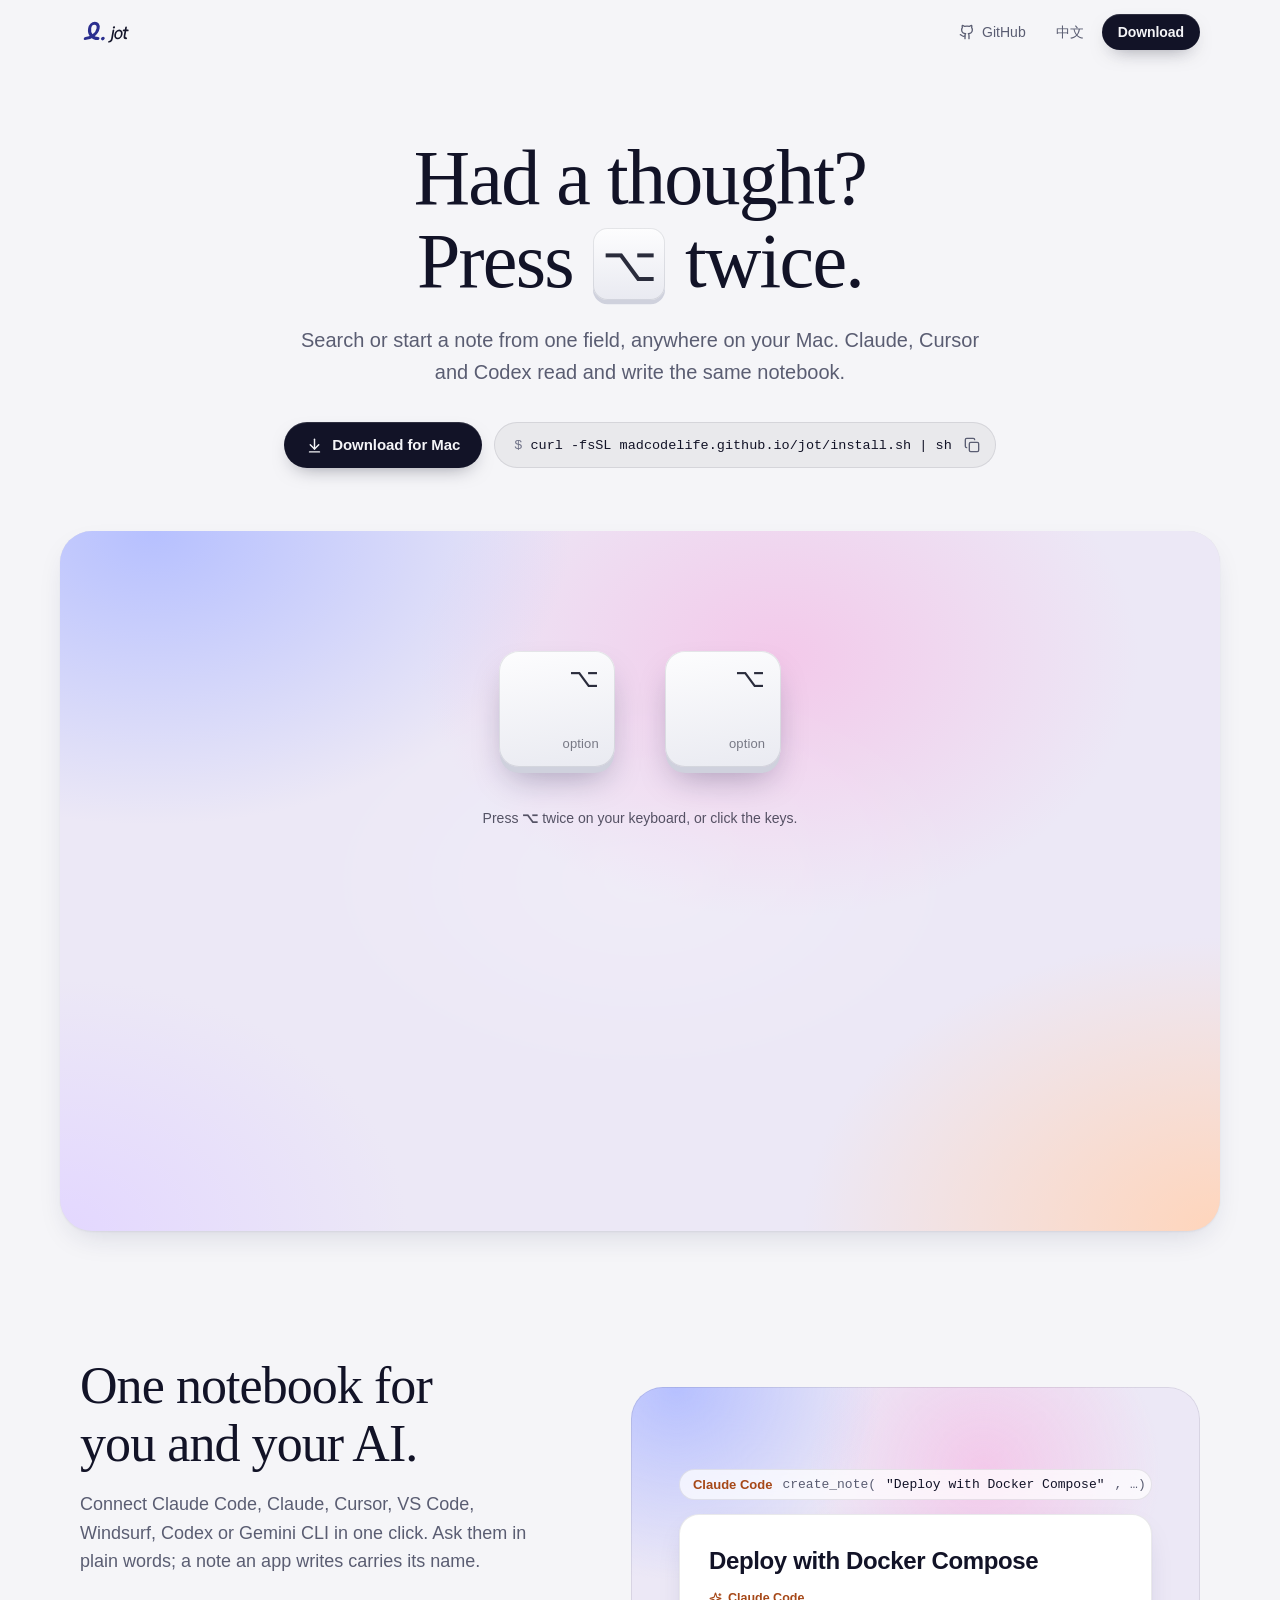
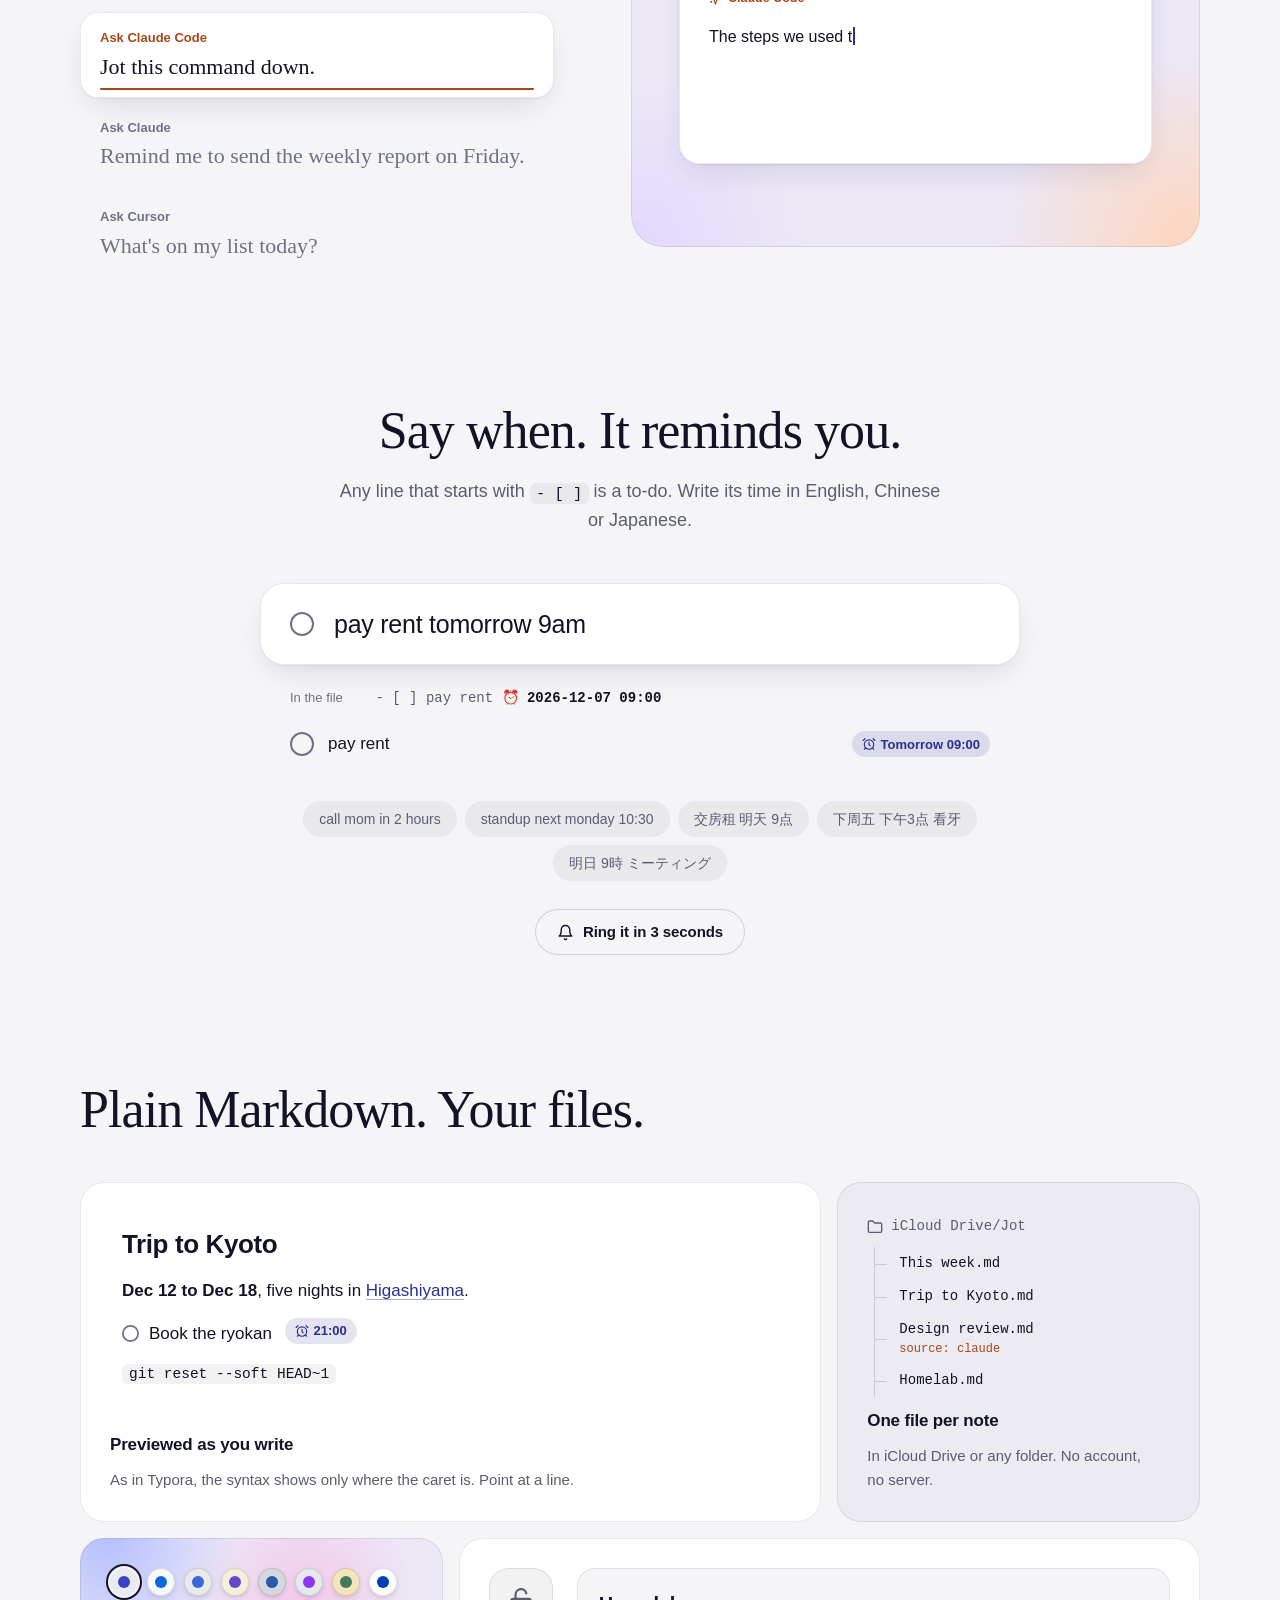
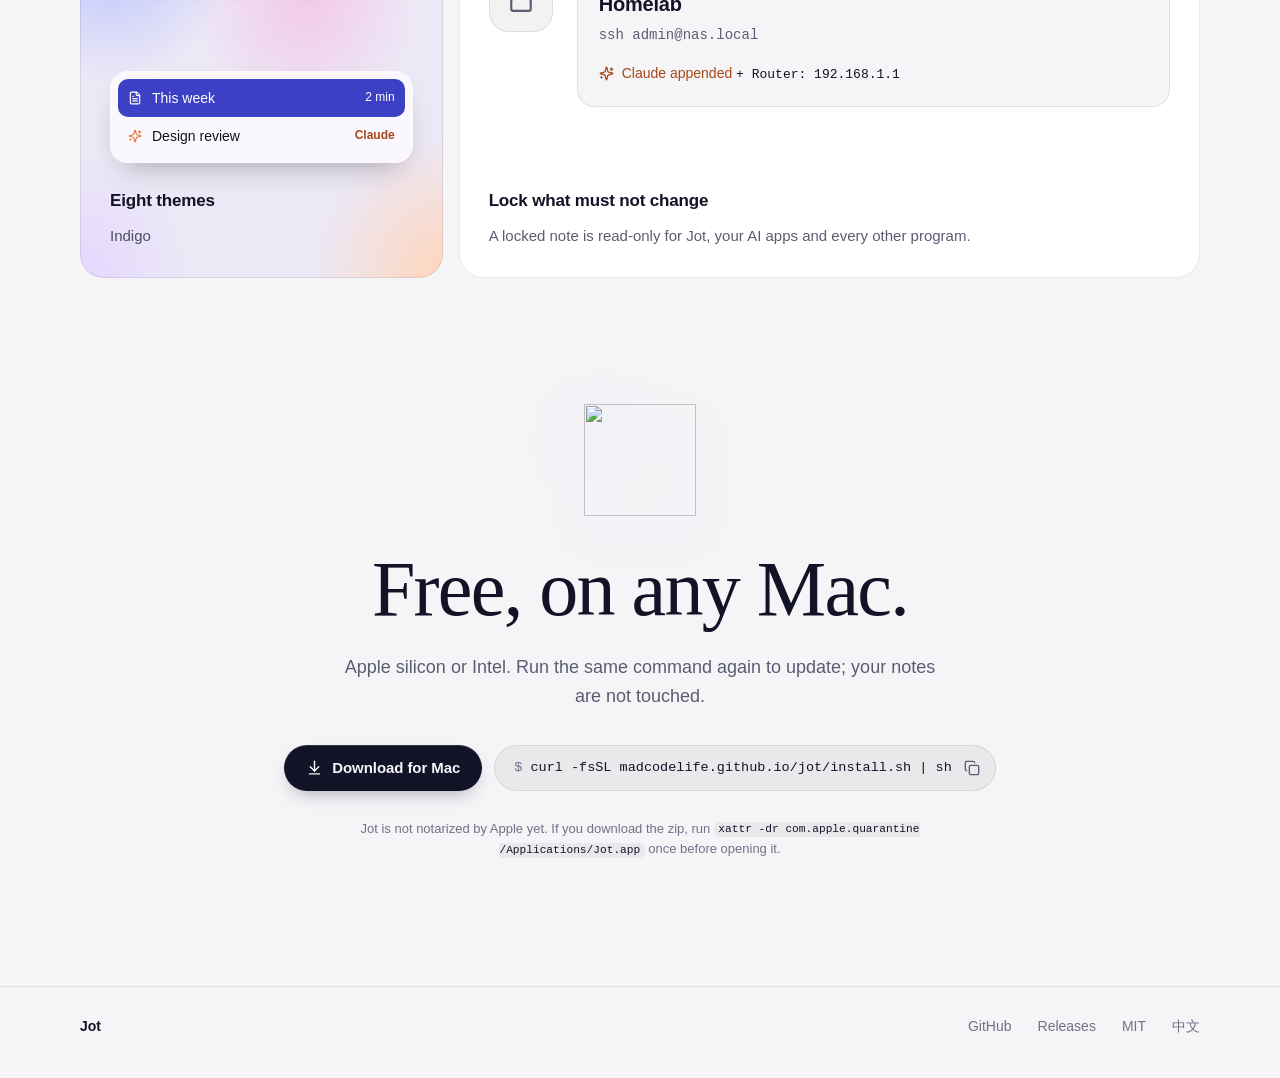
==== site/index.html @ 165623b4 "site: Add a landing page for GitHub Pages The page in site/ (plain HTML, CSS and JS, no build step)," ====
<!doctype html>
<html lang="en">
<head>
<meta charset="utf-8">
<meta name="viewport" content="width=device-width, initial-scale=1">
<title>Jot: quick notes for macOS that you share with your AI apps</title>
<meta name="description" content="Double-press ⌥ anywhere to search or start a note. Your AI apps read and write the same Markdown notebook.">
<meta name="color-scheme" content="light dark">
<meta name="theme-color" content="#f5f5f8" media="(prefers-color-scheme: light)">
<meta name="theme-color" content="#0b0b12" media="(prefers-color-scheme: dark)">
<meta property="og:title" content="Jot">
<meta property="og:description" content="Quick notes for macOS that you share with your AI apps.">
<meta property="og:image" content="https://madcodelife.github.io/jot/og.png">
<meta property="og:url" content="https://madcodelife.github.io/jot/">
<meta name="twitter:card" content="summary_large_image">
<link rel="icon" href="favicon.ico" sizes="48x48">
<link rel="icon" href="favicon.svg" type="image/svg+xml">
<link rel="apple-touch-icon" href="apple-touch-icon.png">
<link rel="stylesheet" href="style.css">
<script>
  // The language before the first paint: ?lang=, then the visitor's choice, then the browser's.
  (function () {
    var lang = new URLSearchParams(location.search).get("lang");
    try { lang = lang || localStorage.getItem("jot-lang"); } catch (e) {}
    if (lang !== "en" && lang !== "zh") lang = /^zh/i.test(navigator.language || "") ? "zh" : "en";
    document.documentElement.lang = lang === "zh" ? "zh-CN" : "en";
    document.documentElement.dataset.lang = lang;
  })();
</script>
</head>
<body>

<svg width="0" height="0" style="position:absolute" aria-hidden="true">
  <!-- Lucide icons (ISC), the set the app itself draws with. -->
  <symbol id="i-search" viewBox="0 0 24 24"><circle cx="11" cy="11" r="8"/><path d="m21 21-4.3-4.3"/></symbol>
  <symbol id="i-doc" viewBox="0 0 24 24"><path d="M15 2H6a2 2 0 0 0-2 2v16a2 2 0 0 0 2 2h12a2 2 0 0 0 2-2V7Z"/><path d="M14 2v4a2 2 0 0 0 2 2h4"/><path d="M10 9H8"/><path d="M16 13H8"/><path d="M16 17H8"/></symbol>
  <symbol id="i-spark" viewBox="0 0 24 24"><path d="M9.937 15.5A2 2 0 0 0 8.5 14.063l-6.135-1.582a.5.5 0 0 1 0-.962L8.5 9.936A2 2 0 0 0 9.937 8.5l1.582-6.135a.5.5 0 0 1 .963 0L14.063 8.5A2 2 0 0 0 15.5 9.937l6.135 1.581a.5.5 0 0 1 0 .964L15.5 14.063a2 2 0 0 0-1.437 1.437l-1.582 6.135a.5.5 0 0 1-.963 0z"/><path d="M20 3v4"/><path d="M22 5h-4"/><path d="M4 17v2"/><path d="M5 18H3"/></symbol>
  <symbol id="i-list" viewBox="0 0 24 24"><path d="m3 17 2 2 4-4"/><path d="m3 7 2 2 4-4"/><path d="M13 6h8"/><path d="M13 12h8"/><path d="M13 18h8"/></symbol>
  <symbol id="i-mic" viewBox="0 0 24 24"><path d="M12 2a3 3 0 0 0-3 3v7a3 3 0 0 0 6 0V5a3 3 0 0 0-3-3Z"/><path d="M19 10v2a7 7 0 0 1-14 0v-2"/><line x1="12" x2="12" y1="19" y2="22"/></symbol>
  <symbol id="i-gear" viewBox="0 0 24 24"><path d="M12.22 2h-.44a2 2 0 0 0-2 2v.18a2 2 0 0 1-1 1.73l-.43.25a2 2 0 0 1-2 0l-.15-.08a2 2 0 0 0-2.73.73l-.22.38a2 2 0 0 0 .73 2.73l.15.1a2 2 0 0 1 1 1.72v.51a2 2 0 0 1-1 1.74l-.15.09a2 2 0 0 0-.73 2.73l.22.38a2 2 0 0 0 2.73.73l.15-.08a2 2 0 0 1 2 0l.43.25a2 2 0 0 1 1 1.73V20a2 2 0 0 0 2 2h.44a2 2 0 0 0 2-2v-.18a2 2 0 0 1 1-1.73l.43-.25a2 2 0 0 1 2 0l.15.08a2 2 0 0 0 2.73-.73l.22-.39a2 2 0 0 0-.73-2.73l-.15-.08a2 2 0 0 1-1-1.74v-.5a2 2 0 0 1 1-1.74l.15-.09a2 2 0 0 0 .73-2.73l-.22-.38a2 2 0 0 0-2.73-.73l-.15.08a2 2 0 0 1-2 0l-.43-.25a2 2 0 0 1-1-1.73V4a2 2 0 0 0-2-2z"/><circle cx="12" cy="12" r="3"/></symbol>
  <symbol id="i-alarm" viewBox="0 0 24 24"><circle cx="12" cy="13" r="8"/><path d="M12 9v4l2 2"/><path d="M5 3 2 6"/><path d="m22 6-3-3"/><path d="M6.38 18.7 4 21"/><path d="M17.64 18.67 20 21"/></symbol>
  <symbol id="i-copy" viewBox="0 0 24 24"><rect width="14" height="14" x="8" y="8" rx="2" ry="2"/><path d="M4 16c-1.1 0-2-.9-2-2V4c0-1.1.9-2 2-2h10c1.1 0 2 .9 2 2"/></symbol>
  <symbol id="i-check" viewBox="0 0 24 24"><path d="M20 6 9 17l-5-5"/></symbol>
  <symbol id="i-return" viewBox="0 0 24 24"><polyline points="9 10 4 15 9 20"/><path d="M20 4v7a4 4 0 0 1-4 4H4"/></symbol>
  <symbol id="i-download" viewBox="0 0 24 24"><path d="M12 17V3"/><path d="m6 11 6 6 6-6"/><path d="M19 21H5"/></symbol>
  <symbol id="i-github" viewBox="0 0 24 24"><path d="M15 22v-4a4.8 4.8 0 0 0-1-3.5c3 0 6-2 6-5.5.08-1.25-.27-2.48-1-3.5.28-1.15.28-2.35 0-3.5 0 0-1 0-3 1.5-2.64-.5-5.36-.5-8 0C6 2 5 2 5 2c-.3 1.15-.3 2.35 0 3.5A5.403 5.403 0 0 0 4 9c0 3.5 3 5.5 6 5.5-.39.49-.68 1.05-.85 1.65-.17.6-.22 1.23-.15 1.85v4"/><path d="M9 18c-4.51 2-5-2-7-2"/></symbol>
  <symbol id="i-lock" viewBox="0 0 24 24"><rect width="18" height="11" x="3" y="11" rx="2" ry="2"/><path d="M7 11V7a5 5 0 0 1 10 0v4"/></symbol>
  <symbol id="i-unlock" viewBox="0 0 24 24"><rect width="18" height="11" x="3" y="11" rx="2" ry="2"/><path d="M7 11V7a5 5 0 0 1 9.9-1"/></symbol>
  <symbol id="i-folder" viewBox="0 0 24 24"><path d="M20 20a2 2 0 0 0 2-2V8a2 2 0 0 0-2-2h-7.9a2 2 0 0 1-1.69-.9L9.6 3.9A2 2 0 0 0 7.93 3H4a2 2 0 0 0-2 2v13a2 2 0 0 0 2 2Z"/></symbol>
  <symbol id="i-plus" viewBox="0 0 24 24"><path d="M5 12h14"/><path d="M12 5v14"/></symbol>
  <symbol id="i-bell" viewBox="0 0 24 24"><path d="M6 8a6 6 0 0 1 12 0c0 7 3 9 3 9H3s3-2 3-9"/><path d="M10.3 21a1.94 1.94 0 0 0 3.4 0"/></symbol>
  <symbol id="i-pointer" viewBox="0 0 24 24"><path d="M4.04 2.2 20.2 9.43c.9.4.82 1.71-.13 2l-6.42 1.95a1 1 0 0 0-.66.66l-1.95 6.42c-.29.95-1.6 1.03-2-.13L2.2 4.04a1.4 1.4 0 0 1 1.84-1.84Z"/></symbol>
</svg>

<header class="nav">
  <div class="nav-in">
    <a class="brand" href="./" aria-label="Jot">
      <!-- design/logo/loop/jot-horizontal.svg, its two inks as tokens so it turns lilac and white on dark. -->
      <svg class="brand-mark" viewBox="0 0 453 256" aria-hidden="true"><g transform="translate(-17 -2) translate(0 186) skewX(-10) translate(0 -186)"><path d="M62 186C102 186 156 150 156 100C156 71 138 56 119 56C98 56 84 74 84 98C84 148 126 186 170 186" fill="none" stroke="var(--logo-sym)" stroke-width="26" stroke-linecap="round" stroke-linejoin="round"/><circle cx="212" cy="186" r="15.5" fill="var(--logo-sym)"/></g><g transform="translate(244 45) scale(0.66)"><g transform="translate(0 0) translate(0 210) skewX(-10) translate(0 -210)" fill="none" stroke="var(--logo-word)" stroke-width="22" stroke-linecap="round" stroke-linejoin="round"><path d="M44 104V214C44 240 30 252 12 252"/><ellipse cx="118" cy="157" rx="42" ry="53"/><path d="M200 66V178C200 198 210 208 228 208M176 106H230"/><circle cx="44" cy="66" r="14" fill="var(--logo-word)" stroke="none"/></g></g></svg>
    </a>
    <nav class="nav-links">
      <a href="https://github.com/madcodelife/jot" class="nav-link"><svg class="ic"><use href="#i-github"/></svg><span>GitHub</span></a>
      <button class="nav-link lang-toggle" type="button" data-lang-toggle><span data-en>中文</span><span data-zh>English</span></button>
      <a href="https://github.com/madcodelife/jot/releases/latest" class="btn btn-small">
        <span data-en>Download</span><span data-zh>下载</span>
      </a>
    </nav>
  </div>
</header>

<main>

  <!-- Hero: the headline, then a desktop where ⌥⌥ summons a working copy of the panel. -->
  <section class="hero" id="top">
    <div class="hero-copy reveal">
      <h1 class="display">
        <span data-en>Had a thought? Press <kbd class="kbd-inline">⌥</kbd> twice.</span>
        <span data-zh><span class="nb">想到什么，</span><span class="nb">连按两下 <kbd class="kbd-inline">⌥</kbd>。</span></span>
      </h1>
      <p class="lede">
        <span data-en>Search or start a note from one field, anywhere on your Mac. Claude, Cursor and Codex read and write the same notebook.</span>
        <span data-zh>在 Mac 的任何地方，一个输入框搜索也新建。Claude、Cursor、Codex 也读写同一个本子。</span>
      </p>
      <div class="cta-row">
        <a href="https://github.com/madcodelife/jot/releases/latest" class="btn">
          <svg class="ic"><use href="#i-download"/></svg>
          <span data-en>Download for Mac</span><span data-zh>下载 Mac 版</span>
        </a>
        <button class="cmd" type="button" data-copy="curl -fsSL https://madcodelife.github.io/jot/install.sh | sh">
          <code><span class="cmd-dim">$</span> curl -fsSL madcodelife.github.io/jot/install.sh | sh</code>
          <svg class="ic cmd-ic"><use href="#i-copy"/></svg>
        </button>
      </div>
    </div>

    <div class="stage reveal" id="stage" data-state="idle">
      <div class="wall" aria-hidden="true"></div>

      <div class="keys" id="keys">
        <button class="key" type="button" data-key="0" aria-label="Option"><span class="key-glyph">⌥</span><span class="key-name">option</span></button>
        <button class="key" type="button" data-key="1" aria-label="Option"><span class="key-glyph">⌥</span><span class="key-name">option</span></button>
        <p class="keys-hint">
          <span data-en>Press <b>⌥</b> twice on your keyboard, or click the keys.</span>
          <span data-zh>在键盘上连按两下 <b>⌥</b>，或者点一下这两个键。</span>
        </p>
      </div>

      <div class="panel" id="panel" role="dialog" aria-label="Jot" hidden>
        <div class="field">
          <svg class="ic field-ic"><use href="#i-search"/></svg>
          <input id="q" type="text" autocomplete="off" spellcheck="false" aria-label="Search or create">
          <svg class="ic field-ic"><use href="#i-mic"/></svg>
        </div>
        <div class="panel-body" id="panel-body"></div>
        <div class="panel-foot">
          <span class="gear"><svg class="ic"><use href="#i-gear"/></svg></span>
          <span class="hints" id="hints"></span>
        </div>
      </div>

      <div class="cursors" id="cursors" aria-hidden="true"></div>
    </div>
  </section>

  <!-- AI apps: pick something to ask, see what lands in the notebook. -->
  <section class="ai" id="ai">
    <div class="ai-copy reveal">
      <h2 class="h2">
        <span data-en>One notebook for you and your AI.</span>
        <span data-zh>你和 AI 共用一个本子。</span>
      </h2>
      <p class="body">
        <span data-en>Connect Claude Code, Claude, Cursor, VS Code, Windsurf, Codex or Gemini CLI in one click. Ask them in plain words; a note an app writes carries its name.</span>
        <span data-zh>一键连接 Claude Code、Claude、Cursor、VS Code、Windsurf、Codex 或 Gemini CLI。用平常的话吩咐它们；应用写下的笔记带着它的名字。</span>
      </p>
      <div class="asks" role="tablist" id="asks"></div>
    </div>
    <div class="ai-demo reveal">
      <div class="call" id="call"></div>
      <article class="paper" id="ai-paper" aria-live="polite"></article>
    </div>
  </section>

  <!-- To-dos: type a time the way you'd say it, see what the file keeps. -->
  <section class="todo" id="todos">
    <h2 class="h2 center reveal">
      <span data-en>Say when. It reminds you.</span>
      <span data-zh>写下时间，到点提醒。</span>
    </h2>
    <p class="body center reveal">
      <span data-en>Any line that starts with <code>- [ ]</code> is a to-do. Write its time in English, Chinese or Japanese.</span>
      <span data-zh>以 <code>- [ ]</code> 开头的一行就是待办。时间用中文、英文或日文写都行。</span>
    </p>

    <div class="tparse reveal">
      <label class="tline">
        <span class="tbox" aria-hidden="true"></span>
        <input id="tinput" type="text" spellcheck="false" autocomplete="off" aria-label="To-do">
      </label>
      <div class="tout" id="tout">
        <div class="tfile"><span class="tfile-name" data-en>In the file</span><span class="tfile-name" data-zh>文件里</span><code id="tfile"></code></div>
        <div class="trow" id="trow"></div>
      </div>
      <div class="tchips" id="tchips"></div>
      <button class="btn btn-ghost" type="button" id="ring">
        <svg class="ic"><use href="#i-bell"/></svg>
        <span data-en>Ring it in 3 seconds</span><span data-zh>3 秒后提醒我</span>
      </button>
    </div>
  </section>

  <!-- The rest, in a grid: Markdown, files, themes, locks. -->
  <section class="more" id="more">
    <h2 class="h2 reveal">
      <span data-en>Plain Markdown. Your files.</span>
      <span data-zh>普通的 Markdown，你自己的文件。</span>
    </h2>
    <div class="bento">
      <div class="cell cell-md reveal">
        <div class="md" id="md">
          <div data-en>
            <p class="md-line md-h" tabindex="0"><span class="mk"># </span>Trip to Kyoto</p>
            <p class="md-line" tabindex="0"><span class="mk">**</span><b>Dec 12 to Dec 18</b><span class="mk">**</span>, five nights in <span class="mk">[</span><a>Higashiyama</a><span class="mk">](https://maps.app/…)</span>.</p>
            <p class="md-line" tabindex="0"><span class="mk">- [ ] </span><span class="md-box"></span>Book the ryokan <span class="chip"><svg class="ic"><use href="#i-alarm"/></svg>21:00</span><span class="mk"> ⏰ 2026-12-01 21:00</span></p>
            <p class="md-line" tabindex="0"><span class="mk">`</span><code>git reset --soft HEAD~1</code><span class="mk">`</span></p>
          </div>
          <div data-zh>
            <p class="md-line md-h" tabindex="0"><span class="mk"># </span>京都之行</p>
            <p class="md-line" tabindex="0"><span class="mk">**</span><b>12 月 12 日到 18 日</b><span class="mk">**</span>，在<span class="mk">[</span><a>东山</a><span class="mk">](https://maps.app/…)</span>住五晚。</p>
            <p class="md-line" tabindex="0"><span class="mk">- [ ] </span><span class="md-box"></span>订旅馆 <span class="chip"><svg class="ic"><use href="#i-alarm"/></svg>21:00</span><span class="mk"> ⏰ 2026-12-01 21:00</span></p>
            <p class="md-line" tabindex="0"><span class="mk">`</span><code>git reset --soft HEAD~1</code><span class="mk">`</span></p>
          </div>
        </div>
        <h3 class="h3"><span data-en>Previewed as you write</span><span data-zh>边写边预览</span></h3>
        <p class="small">
          <span data-en>As in Typora, the syntax shows only where the caret is. Point at a line.</span>
          <span data-zh>像 Typora 一样，光标在哪一行才显示那一行的符号。指一下试试。</span>
        </p>
      </div>

      <div class="cell cell-files reveal">
        <div class="files">
          <div class="files-dir"><svg class="ic"><use href="#i-folder"/></svg>iCloud Drive/Jot</div>
          <div class="files-f">This week.md</div>
          <div class="files-f"><span data-en>Trip to Kyoto.md</span><span data-zh>京都之行.md</span></div>
          <div class="files-f is-agent">Design review.md <span class="files-fm">source: claude</span></div>
          <div class="files-f">Homelab.md</div>
        </div>
        <h3 class="h3"><span data-en>One file per note</span><span data-zh>一条笔记一个文件</span></h3>
        <p class="small">
          <span data-en>In iCloud Drive or any folder. No account, no server.</span>
          <span data-zh>放在 iCloud 云盘或任何文件夹。不用账号，没有服务器。</span>
        </p>
      </div>

      <div class="cell cell-themes reveal">
        <div class="swatches" id="swatches" role="radiogroup" aria-label="Theme"></div>
        <div class="mini" id="mini">
          <div class="mini-row is-sel"><svg class="ic"><use href="#i-doc"/></svg><span>This week</span><em>2 min</em></div>
          <div class="mini-row"><svg class="ic mini-agent"><use href="#i-spark"/></svg><span>Design review</span><em class="mini-tag">Claude</em></div>
        </div>
        <h3 class="h3"><span data-en>Eight themes</span><span data-zh>八套主题</span></h3>
        <p class="small" id="theme-name"></p>
      </div>

      <div class="cell cell-lock reveal" id="lockcell" data-locked="false">
        <button class="lock-btn" type="button" id="lock" aria-pressed="false">
          <svg class="ic lock-on"><use href="#i-lock"/></svg>
          <svg class="ic lock-off"><use href="#i-unlock"/></svg>
        </button>
        <div class="lock-note">
          <div class="lock-title">Homelab</div>
          <div class="lock-line">ssh admin@nas.local</div>
          <div class="lock-agent" id="lock-agent"></div>
        </div>
        <h3 class="h3"><span data-en>Lock what must not change</span><span data-zh>不能改的，锁上</span></h3>
        <p class="small">
          <span data-en>A locked note is read-only for Jot, your AI apps and every other program.</span>
          <span data-zh>锁上的笔记，对 Jot、你的 AI 应用和其他任何程序都是只读的。</span>
        </p>
      </div>
    </div>
  </section>

  <!-- Install. -->
  <section class="get" id="install">
    <picture class="get-icon reveal">
      <source srcset="icon-dark.png" media="(prefers-color-scheme: dark)">
      <img src="icon.png" alt="" width="112" height="112">
    </picture>
    <h2 class="display center reveal">
      <span data-en>Free, on any Mac.</span>
      <span data-zh>免费，任何一台 Mac 都能用。</span>
    </h2>
    <p class="body center reveal">
      <span data-en>Apple silicon or Intel. Run the same command again to update; your notes are not touched.</span>
      <span data-zh>Apple 芯片或 Intel 都行。再运行一次同一条命令就是更新，笔记不受影响。</span>
    </p>
    <div class="cta-row center reveal">
      <a href="https://github.com/madcodelife/jot/releases/latest" class="btn">
        <svg class="ic"><use href="#i-download"/></svg>
        <span data-en>Download for Mac</span><span data-zh>下载 Mac 版</span>
      </a>
      <button class="cmd" type="button" data-copy="curl -fsSL https://madcodelife.github.io/jot/install.sh | sh">
        <code><span class="cmd-dim">$</span> curl -fsSL madcodelife.github.io/jot/install.sh | sh</code>
        <svg class="ic cmd-ic"><use href="#i-copy"/></svg>
      </button>
    </div>
    <p class="fine center reveal">
      <span data-en>Jot is not notarized by Apple yet. If you download the zip, run <code>xattr -dr com.apple.quarantine /Applications/Jot.app</code> once before opening it.</span>
      <span data-zh>Jot 还没有经过 Apple 公证。如果下载的是 zip，打开前先运行一次 <code>xattr -dr com.apple.quarantine /Applications/Jot.app</code>。</span>
    </p>
  </section>

</main>

<footer class="foot">
  <div class="foot-in">
    <span>Jot</span>
    <a href="https://github.com/madcodelife/jot">GitHub</a>
    <a href="https://github.com/madcodelife/jot/releases"><span data-en>Releases</span><span data-zh>版本</span></a>
    <a href="https://github.com/madcodelife/jot/blob/main/LICENSE">MIT</a>
    <button type="button" class="lang-toggle" data-lang-toggle><span data-en>中文</span><span data-zh>English</span></button>
  </div>
</footer>

<div class="island" id="island" aria-live="assertive"><div class="island-in"></div></div>
<div class="toast" id="toast" role="status"></div>

<script src="main.js"></script>
</body>
</html>
---- site/style.css ----
/* Jot's site. One page, no build step: tokens on :root, light and dark from the system.
   The panel in the hero takes its colors from the app's themes (app/ui/theme.json, themes.json), set by main.js as
   --p-* on the stage. */

:root {
  --bg: #f5f5f8;
  --bg-2: #ebebf1;
  --card: #ffffff;
  --fg: #121327;
  --muted: #5a5d72;
  --faint: #6f7287;
  --line: rgba(18, 19, 39, 0.09);
  --line-2: rgba(18, 19, 39, 0.16);
  --accent: #2b2f8f;
  --accent-hi: #3b40c4;
  --on-accent: #ffffff;
  --agent: #a64818;
  --code: rgba(18, 19, 39, 0.055);
  --shadow: 0 1px 2px rgba(30, 32, 80, 0.06), 0 12px 32px -12px rgba(30, 32, 80, 0.18);
  --logo-sym: #2b2f8f;
  --logo-word: #15162b;

  --key-top: #fdfdfe;
  --key-bot: #e9eaf1;
  --key-edge: rgba(18, 19, 39, 0.1);
  --key-depth: #cfd1dd;
  --key-fg: #2a2c3c;

  --wall:
    radial-gradient(60% 70% at 8% 0%, #b6c0ff 0%, transparent 60%),
    radial-gradient(50% 60% at 62% 18%, #f3c9ea 0%, transparent 62%),
    radial-gradient(60% 70% at 100% 100%, #ffd5bb 0%, transparent 60%),
    radial-gradient(50% 60% at 0% 100%, #e3d7ff 0%, transparent 60%),
    #ece8f6;

  --serif: "New York", ui-serif, "Iowan Old Style", "Songti SC", "Noto Serif SC", "Source Han Serif SC", Georgia, serif;
  --sans: -apple-system, BlinkMacSystemFont, "SF Pro Text", "PingFang SC", "Hiragino Sans GB", "Helvetica Neue", "Segoe UI", "Microsoft YaHei", sans-serif;
  --mono: ui-monospace, "SF Mono", Menlo, Consolas, monospace;

  --ease: cubic-bezier(0.16, 1, 0.3, 1);
  --spring: cubic-bezier(0.2, 0.9, 0.25, 1.08);
  --r: 24px;
  --pill: 999px;
  --gutter: clamp(16px, 4vw, 40px);
}

@media (prefers-color-scheme: dark) {
  :root {
    --bg: #0b0b12;
    --bg-2: #12121b;
    --card: #14141e;
    --fg: #ecedf5;
    --muted: #a1a3b9;
    --faint: #85879d;
    --line: rgba(255, 255, 255, 0.08);
    --line-2: rgba(255, 255, 255, 0.15);
    --accent: #9ea2ff;
    --accent-hi: #b6b9ff;
    --on-accent: #15162b;
    --agent: #ffb183;
    --code: rgba(255, 255, 255, 0.07);
    --shadow: 0 1px 2px rgba(0, 0, 0, 0.4), 0 16px 40px -16px rgba(0, 0, 0, 0.7);
    --logo-sym: #9ea2ff;
    --logo-word: #f3f3f8;

    --key-top: #2b2c38;
    --key-bot: #1e1f29;
    --key-edge: rgba(255, 255, 255, 0.09);
    --key-depth: #0c0c13;
    --key-fg: #e3e4ee;

    --wall:
      radial-gradient(60% 70% at 0% 0%, #4a2f9a 0%, transparent 62%),
      radial-gradient(50% 60% at 55% 30%, #241a63 0%, transparent 62%),
      radial-gradient(60% 70% at 100% 100%, #0f5274 0%, transparent 62%),
      radial-gradient(40% 50% at 0% 100%, #2a1b5a 0%, transparent 60%),
      #141233;
  }
}

/* Language: both are in the markup; the root's data-lang hides the other. */
[data-lang="en"] [data-zh],
[data-lang="zh"] [data-en] { display: none !important; }

* { box-sizing: border-box; }
html { -webkit-text-size-adjust: 100%; scroll-padding-top: 80px; }
body {
  margin: 0;
  background: var(--bg);
  color: var(--fg);
  font: 16px/1.6 var(--sans);
  -webkit-font-smoothing: antialiased;
  text-rendering: optimizeLegibility;
  overflow-x: hidden;
}
a { color: inherit; }
button { font: inherit; color: inherit; }
code, kbd { font-family: var(--mono); }
::selection { background: color-mix(in srgb, var(--accent) 28%, transparent); }
:focus-visible { outline: 2px solid var(--accent); outline-offset: 3px; border-radius: 6px; }

.ic {
  width: 1em; height: 1em; flex: none;
  fill: none; stroke: currentColor; stroke-width: 2; stroke-linecap: round; stroke-linejoin: round;
}

/* Type. */
.display {
  font-family: var(--serif);
  font-weight: 400;
  font-size: clamp(40px, 6.4vw, 78px);
  line-height: 1.06;
  letter-spacing: -0.022em;
  margin: 0;
  text-wrap: balance;
}
[data-lang="zh"] .display { letter-spacing: 0; line-height: 1.14; }
.nb { display: inline-block; }
.h2 {
  font-family: var(--serif);
  font-weight: 400;
  font-size: clamp(32px, 4.4vw, 52px);
  line-height: 1.1;
  letter-spacing: -0.018em;
  margin: 0 0 18px;
  text-wrap: balance;
}
[data-lang="zh"] .h2 { letter-spacing: 0; }
.h3 { font-size: 17px; font-weight: 600; letter-spacing: -0.01em; margin: 0 0 4px; }
.lede { font-size: clamp(17px, 1.6vw, 20px); color: var(--muted); max-width: 34em; margin: 22px auto 0; text-wrap: pretty; }
.body { font-size: 18px; color: var(--muted); max-width: 34em; margin: 0; text-wrap: pretty; }
.small { font-size: 15px; color: var(--muted); margin: 0; text-wrap: pretty; }
.fine { font-size: 13px; color: var(--faint); max-width: 44em; margin: 28px auto 0; }
.center { text-align: center; margin-left: auto; margin-right: auto; }
.body code, .fine code, .small code {
  font-size: 0.86em; background: var(--code); padding: 0.12em 0.4em; border-radius: 6px; color: var(--fg);
}

/* Buttons. Pills everywhere something is pressed; 24px cards; the panel keeps the app's own radii. */
.btn {
  display: inline-flex; align-items: center; gap: 9px;
  height: 46px; padding: 0 22px;
  border-radius: var(--pill); border: 0;
  background: var(--fg); color: var(--bg);
  font-size: 15px; font-weight: 600; letter-spacing: -0.005em;
  text-decoration: none; white-space: nowrap; cursor: pointer;
  transition: transform 0.25s var(--ease), background 0.2s, box-shadow 0.25s var(--ease);
  box-shadow: 0 1px 0 rgba(255, 255, 255, 0.12) inset, 0 8px 20px -10px rgba(18, 19, 39, 0.5);
}
.btn:hover { transform: translateY(-1px); }
.btn:active { transform: translateY(1px) scale(0.985); }
.btn .ic { font-size: 17px; }
.btn-small { height: 36px; padding: 0 16px; font-size: 14px; }
.btn-ghost {
  background: transparent; color: var(--fg); box-shadow: inset 0 0 0 1px var(--line-2);
}
.btn-ghost:hover { background: var(--code); }
.btn-ghost[disabled] { opacity: 0.55; cursor: default; transform: none; }

.cmd {
  display: inline-flex; align-items: center; gap: 12px;
  height: 46px; max-width: 100%; padding: 0 16px 0 20px;
  border-radius: var(--pill); border: 0;
  background: var(--code); box-shadow: inset 0 0 0 1px var(--line);
  cursor: pointer; transition: background 0.2s, box-shadow 0.2s;
}
.cmd:hover { box-shadow: inset 0 0 0 1px var(--line-2); }
.cmd code { font-size: 13.5px; white-space: nowrap; overflow: hidden; text-overflow: ellipsis; }
.cmd-dim { color: var(--faint); }
.cmd-ic { font-size: 16px; color: var(--muted); }
.cmd.is-copied .cmd-ic { color: var(--accent); }

.cta-row { display: flex; gap: 12px; justify-content: center; flex-wrap: wrap; margin-top: 34px; }

/* Nav. */
.nav {
  position: sticky; top: 0; z-index: 20;
  background: color-mix(in srgb, var(--bg) 78%, transparent);
  backdrop-filter: saturate(1.6) blur(18px); -webkit-backdrop-filter: saturate(1.6) blur(18px);
  border-bottom: 1px solid transparent;
  transition: border-color 0.3s;
}
.nav.is-scrolled { border-bottom-color: var(--line); }
.nav-in {
  max-width: 1200px; margin: 0 auto; height: 64px; padding: 0 var(--gutter);
  display: flex; align-items: center; justify-content: space-between;
}
.brand { display: flex; align-items: center; }
.brand-mark { height: 30px; width: auto; display: block; }
.nav-links { display: flex; align-items: center; gap: 6px; }
.nav-link {
  display: inline-flex; align-items: center; gap: 7px; height: 36px; padding: 0 12px;
  border-radius: var(--pill); border: 0; background: none;
  color: var(--muted); font-size: 14px; text-decoration: none; cursor: pointer;
  transition: color 0.2s, background 0.2s;
}
.nav-link:hover { color: var(--fg); background: var(--code); }
.nav-link .ic { font-size: 16px; }

/* Hero. */
main { overflow-x: clip; }
.hero { padding: clamp(48px, 8vh, 88px) var(--gutter) 0; }
.hero-copy { max-width: 900px; margin: 0 auto; text-align: center; }
.kbd-inline {
  display: inline-grid; place-items: center;
  font-family: var(--sans); font-size: 0.62em; line-height: 1;
  width: 1.5em; height: 1.5em; vertical-align: 0.12em; margin: 0 0.04em;
  border-radius: 0.3em;
  background: linear-gradient(var(--key-top), var(--key-bot));
  box-shadow: inset 0 0 0 1px var(--key-edge), 0 0.09em 0 var(--key-depth);
  color: var(--key-fg);
}

/* The desktop the panel is summoned onto. */
.stage {
  position: relative;
  max-width: 1160px; margin: clamp(44px, 7vh, 72px) auto 0;
  height: clamp(560px, 62vw, 700px);
  border-radius: 32px; overflow: hidden;
  isolation: isolate;
  box-shadow: inset 0 0 0 1px var(--line), var(--shadow);
  user-select: none; -webkit-user-select: none;
}
.wall { position: absolute; inset: 0; background: var(--wall); z-index: -1; }
.wall::after {
  /* A slow drift of the light, so the glass has something to refract. */
  content: ""; position: absolute; inset: -20%;
  background: radial-gradient(30% 30% at 50% 50%, rgba(255, 255, 255, 0.35), transparent 70%);
  animation: drift 18s ease-in-out infinite alternate;
  mix-blend-mode: soft-light;
}
@keyframes drift { from { transform: translate(-18%, -10%); } to { transform: translate(22%, 14%); } }

.keys {
  position: absolute; inset: 0;
  display: grid; grid-template-columns: auto auto; gap: 18px;
  place-content: start center; justify-items: center; padding-top: clamp(64px, 13%, 120px);
  transition: opacity 0.35s var(--ease), transform 0.5s var(--ease), filter 0.35s;
}
.stage[data-state="open"] .keys { opacity: 0; transform: scale(0.92); filter: blur(6px); pointer-events: none; }
.key {
  position: relative; width: 116px; height: 116px;
  border: 0; border-radius: 20px; cursor: pointer;
  background: linear-gradient(170deg, var(--key-top), var(--key-bot));
  color: var(--key-fg);
  box-shadow:
    inset 0 0 0 1px var(--key-edge),
    inset 0 1px 0 rgba(255, 255, 255, 0.5),
    0 7px 0 -1px var(--key-depth),
    0 18px 34px -10px rgba(20, 20, 60, 0.35);
  transition: transform 0.12s var(--ease), box-shadow 0.12s var(--ease);
}
@media (prefers-color-scheme: dark) { .key { box-shadow: inset 0 0 0 1px var(--key-edge), inset 0 1px 0 rgba(255,255,255,.08), 0 7px 0 -1px var(--key-depth), 0 18px 34px -10px rgba(0,0,0,.6); } }
.key:hover { transform: translateY(-1px); }
.key.is-down {
  transform: translateY(5px);
  box-shadow: inset 0 0 0 1px var(--key-edge), 0 2px 0 -1px var(--key-depth), 0 8px 16px -8px rgba(20, 20, 60, 0.3);
}
.key.is-lit::after {
  content: ""; position: absolute; inset: -6px; border-radius: 25px;
  box-shadow: 0 0 0 2px var(--p-primary, var(--accent));
  animation: lit 0.6s var(--ease) forwards;
}
@keyframes lit { from { opacity: 1; transform: scale(0.96); } to { opacity: 0; transform: scale(1.08); } }
.key-glyph { position: absolute; top: 14px; right: 16px; font-size: 26px; line-height: 1; }
.key-name { position: absolute; bottom: 13px; right: 16px; font-size: 13px; letter-spacing: 0.01em; opacity: 0.6; }
.keys-hint {
  grid-column: 1 / -1; margin: 22px 0 0; font-size: 14px;
  color: color-mix(in srgb, var(--fg) 70%, transparent);
}
.keys-hint b { font-weight: 600; }

/* The panel: a copy of Jot's, in its proportions (the app's macOS tokens). */
.panel {
  --p-radius: 28px;
  position: absolute; left: 50%; top: 9%;
  width: min(640px, calc(100% - 32px));
  transform: translateX(-50%);
  border-radius: var(--p-radius);
  background: var(--p-fill);
  color: var(--p-fg);
  backdrop-filter: blur(34px) saturate(1.7); -webkit-backdrop-filter: blur(34px) saturate(1.7);
  box-shadow:
    inset 0 0 0 1px var(--p-edge, rgba(255, 255, 255, 0.3)),
    0 1px 0 rgba(255, 255, 255, 0.25) inset,
    0 30px 80px -20px var(--p-shadow, rgba(30, 40, 80, 0.35));
  user-select: text; -webkit-user-select: text;
  transition: border-radius 0.4s var(--spring);
}
.panel[hidden] { display: block; visibility: hidden; }
.panel.is-in { animation: summon 0.5s var(--spring) both; }
.panel.is-out { animation: dismiss 0.26s var(--ease) both; }
@keyframes summon { from { opacity: 0; transform: translateX(-50%) translateY(-10px) scale(0.94); } to { opacity: 1; transform: translateX(-50%) scale(1); } }
@keyframes dismiss { to { opacity: 0; transform: translateX(-50%) translateY(-6px) scale(0.96); } }
.panel.is-capsule { --p-radius: 33px; }

.field { display: flex; align-items: center; gap: 14px; height: 66px; padding: 0 24px; }
.field-ic { font-size: 21px; color: var(--p-muted); }
.field input {
  flex: 1; min-width: 0; height: 100%;
  border: 0; outline: 0; background: none;
  font: 400 22px/1 var(--sans); color: var(--p-fg); letter-spacing: -0.01em;
  caret-color: var(--p-primary);
}
.field input::placeholder { color: var(--p-muted); }

.panel-body {
  height: 0; overflow: hidden;
  transition: height 0.46s var(--spring);
}
.panel-in { padding: 4px 8px 6px; max-height: 410px; overflow-y: auto; scrollbar-width: none; }
.panel-in::-webkit-scrollbar { display: none; }

.row {
  display: grid; grid-template-columns: 32px 1fr auto; align-items: center; gap: 14px;
  height: 54px; padding: 0 14px; border-radius: 14px;
  cursor: default; position: relative;
  animation: rise 0.5s var(--ease) both; animation-delay: calc(var(--i, 0) * 26ms);
}
@keyframes rise { from { opacity: 0; transform: translateY(8px); } }
.row:hover { background: var(--p-hover); }
.row.is-sel { background: var(--p-primary); color: var(--p-on); }
.row-ic {
  width: 32px; height: 32px; border-radius: 9px;
  display: grid; place-items: center; font-size: 17px;
  background: color-mix(in srgb, var(--p-fg) 7%, transparent); color: var(--p-fg);
}
.row-ic.is-agent { background: color-mix(in srgb, var(--p-agent) 18%, transparent); color: var(--p-agent); }
.row-ic.is-todo { background: color-mix(in srgb, var(--p-primary) 16%, transparent); color: var(--p-due); }
.row.is-sel .row-ic { background: color-mix(in srgb, var(--p-on) 22%, transparent); color: var(--p-on); }
.row-t { min-width: 0; line-height: 1.25; }
.row-title { font-size: 15px; white-space: nowrap; overflow: hidden; text-overflow: ellipsis; }
.row-sub { font-size: 13px; color: var(--p-muted); white-space: nowrap; overflow: hidden; text-overflow: ellipsis; margin-top: 2px; }
.row.is-sel .row-sub { color: color-mix(in srgb, var(--p-on) 86%, transparent); }
.row-meta { display: flex; gap: 14px; align-items: center; font-size: 13px; color: var(--p-muted); white-space: nowrap; }
.row.is-sel .row-meta { color: var(--p-on); }
.row-src { color: var(--p-agent-ink); font-weight: 500; }
.row.is-sel .row-src { color: var(--p-on); }
.row.is-new { animation: arrive 0.7s var(--spring) both; }
@keyframes arrive {
  0% { opacity: 0; transform: translateY(-10px) scale(0.98); background: color-mix(in srgb, var(--p-agent) 26%, transparent); }
  60% { opacity: 1; transform: none; background: color-mix(in srgb, var(--p-agent) 16%, transparent); }
  100% { background: transparent; }
}
.dots { display: inline-flex; gap: 5px; }
.dots i { width: 9px; height: 9px; border-radius: 50%; box-shadow: inset 0 0 0 1.5px currentColor; }

/* The to-do view. */
.group { display: flex; gap: 8px; font-size: 13px; font-weight: 600; color: var(--p-muted); padding: 12px 16px 4px; animation: rise 0.5s var(--ease) both; animation-delay: calc(var(--i, 0) * 26ms); }
.group.is-late { color: var(--p-late); }
.group b { font-weight: 500; opacity: 0.8; }
.trow-p {
  display: flex; align-items: center; gap: 14px; height: 46px; padding: 0 14px; border-radius: 14px;
  animation: rise 0.5s var(--ease) both; animation-delay: calc(var(--i, 0) * 26ms);
  transition: opacity 0.35s, transform 0.45s var(--ease);
}
.trow-p:hover { background: var(--p-hover); }
.trow-p.is-sel { background: color-mix(in srgb, var(--p-primary) 22%, transparent); }
.trow-p.is-done { opacity: 0; transform: translateX(16px); }
.tick {
  width: 22px; height: 22px; border-radius: 50%; flex: none; cursor: pointer; padding: 0;
  border: 0; background: none; box-shadow: inset 0 0 0 1.75px color-mix(in srgb, var(--p-fg) 55%, transparent);
  display: grid; place-items: center; color: var(--p-on); position: relative;
  transition: box-shadow 0.2s, background 0.25s var(--spring), transform 0.2s var(--spring);
}
.tick .ic { font-size: 13px; stroke-width: 3; opacity: 0; transform: scale(0.4); transition: 0.3s var(--spring); }
.tick:hover { box-shadow: inset 0 0 0 1.75px var(--p-primary); }
.tick.is-on { background: var(--p-primary); box-shadow: none; transform: scale(1.06); }
.tick.is-on .ic { opacity: 1; transform: none; }
.tick.is-on::after {
  content: ""; position: absolute; inset: -7px; border-radius: 50%;
  border: 2px solid var(--p-primary); animation: burst 0.5s var(--ease) forwards;
}
@keyframes burst { from { opacity: 0.8; transform: scale(0.6); } to { opacity: 0; transform: scale(1.4); } }
.trow-title { font-size: 15px; white-space: nowrap; overflow: hidden; text-overflow: ellipsis; transition: color 0.3s; }
.trow-p.is-ticked .trow-title { text-decoration: line-through; color: var(--p-muted); }
.trow-note { font-size: 13px; color: var(--p-muted); white-space: nowrap; flex: 1; overflow: hidden; text-overflow: ellipsis; }
.pchip {
  display: inline-flex; align-items: center; gap: 5px; height: 26px; padding: 0 10px;
  border-radius: var(--pill); font-size: 13px; font-weight: 600; white-space: nowrap;
  background: color-mix(in srgb, var(--p-primary) 14%, transparent); color: var(--p-due);
  font-variant-numeric: tabular-nums;
}
.pchip.is-late { background: color-mix(in srgb, var(--p-late) 14%, transparent); color: var(--p-late); }

/* A note open in the panel: Jot's paper. */
.ppaper {
  margin: 2px 8px 6px; padding: 22px 26px; border-radius: 20px; min-height: 250px;
  background: var(--p-paper); color: var(--p-paper-fg);
  box-shadow: 0 0 0 1px var(--p-line);
  animation: rise 0.4s var(--ease) both;
}
.ppaper h4 { margin: 0 0 10px; font-size: 22px; font-weight: 700; letter-spacing: -0.01em; color: var(--p-paper-fg); }
.ppaper p { margin: 0 0 8px; font-size: 15px; line-height: 1.6; }
.ppaper .pl-todo { display: flex; align-items: center; gap: 10px; }
.ppaper .pl-todo i { width: 16px; height: 16px; border-radius: 50%; box-shadow: inset 0 0 0 1.5px var(--p-paper-muted); flex: none; }
.ppaper code { font-size: 13px; background: color-mix(in srgb, var(--p-paper-fg) 7%, transparent); padding: 2px 6px; border-radius: 6px; }
.ppaper textarea {
  width: 100%; min-height: 150px; resize: none; border: 0; outline: 0; background: none; padding: 0;
  font: 15px/1.6 var(--sans); color: var(--p-paper-fg); caret-color: var(--p-primary);
}
.ppaper textarea::placeholder { color: var(--p-paper-muted); }
.psrc { font-size: 12px; font-weight: 600; color: var(--p-agent-ink); margin: -4px 0 12px; }

.panel-foot { display: flex; align-items: center; justify-content: space-between; height: 0; overflow: hidden; padding: 0 10px; transition: height 0.4s var(--spring); }
.panel.is-open .panel-foot { height: 62px; }
.gear {
  width: 38px; height: 38px; border-radius: 50%; display: grid; place-items: center; font-size: 19px;
  color: var(--p-muted); box-shadow: inset 0 0 0 1px var(--p-line);
}
.hints {
  display: inline-flex; align-items: center; gap: 18px; height: 40px; padding: 0 8px 0 16px;
  border-radius: var(--pill); box-shadow: inset 0 0 0 1px var(--p-line); font-size: 14px;
}
.hints span { display: inline-flex; align-items: center; gap: 8px; }
.hints kbd {
  display: inline-grid; place-items: center; min-width: 26px; height: 26px; padding: 0 6px;
  border-radius: 7px; font: 500 13px var(--sans); color: var(--p-muted);
  box-shadow: inset 0 0 0 1px var(--p-line); background: color-mix(in srgb, var(--p-fg) 5%, transparent);
}
.hints kbd .ic { font-size: 14px; }

/* AI cursors on the stage. */
.cursors { position: absolute; inset: 0; pointer-events: none; }
.acur {
  position: absolute; left: 0; top: 0;
  display: flex; align-items: flex-start; gap: 2px;
  transition: transform 1.25s cubic-bezier(0.65, 0, 0.35, 1), opacity 0.4s;
  will-change: transform;
}
.acur .ic { font-size: 22px; fill: var(--c); stroke: #fff; stroke-width: 1.5; filter: drop-shadow(0 2px 3px rgba(0, 0, 0, 0.25)); }
.acur span {
  margin-top: 16px; padding: 3px 9px; border-radius: var(--pill);
  background: var(--c); color: #fff; font-size: 12px; font-weight: 600; white-space: nowrap;
  box-shadow: 0 4px 12px -4px rgba(0, 0, 0, 0.35);
}
.acur.is-click .ic { animation: press 0.3s var(--ease); }
@keyframes press { 50% { transform: scale(0.82); } }

/* Sections. */
section { scroll-margin-top: 72px; }
.ai, .todo, .more, .get { max-width: 1200px; margin: 0 auto; padding: clamp(96px, 14vh, 160px) var(--gutter) 0; }

/* AI apps. */
.ai { display: grid; grid-template-columns: 5fr 6fr; gap: clamp(40px, 6vw, 88px); align-items: center; }
.asks { display: grid; gap: 4px; margin-top: 36px; }
.ask {
  text-align: left; border: 0; background: none; cursor: pointer;
  padding: 16px 20px; border-radius: 18px; position: relative;
  transition: background 0.25s;
}
.ask:hover { background: var(--code); }
.ask-app { display: block; font-size: 13px; font-weight: 600; color: var(--faint); margin-bottom: 4px; transition: color 0.25s; }
.ask-q { display: block; font-family: var(--serif); font-size: 22px; line-height: 1.3; color: var(--faint); transition: color 0.25s; }
.ask.is-on { background: var(--card); box-shadow: inset 0 0 0 1px var(--line), var(--shadow); }
.ask.is-on .ask-q { color: var(--fg); }
.ask.is-on .ask-app { color: var(--agent); }
.ask-bar { position: absolute; left: 20px; right: 20px; bottom: 8px; height: 2px; border-radius: 2px; background: var(--line); overflow: hidden; opacity: 0; }
.ask.is-on .ask-bar { opacity: 1; }
.ask-bar i { display: block; height: 100%; width: 100%; background: var(--agent); transform-origin: left; transform: scaleX(0); }
.ask.is-on.is-auto .ask-bar i { animation: fill var(--dur, 6s) linear forwards; }
@keyframes fill { to { transform: scaleX(1); } }

.ai-demo {
  position: relative; padding: clamp(28px, 4vw, 48px); border-radius: 32px; overflow: hidden; isolation: isolate;
  background: var(--wall); box-shadow: inset 0 0 0 1px var(--line);
  min-height: 460px; display: flex; flex-direction: column; justify-content: center; gap: 14px;
}
.call {
  align-self: flex-start;
  display: inline-flex; align-items: center; gap: 10px; max-width: 100%;
  padding: 8px 14px; border-radius: var(--pill);
  background: color-mix(in srgb, var(--card) 72%, transparent);
  backdrop-filter: blur(12px); -webkit-backdrop-filter: blur(12px);
  box-shadow: inset 0 0 0 1px var(--line);
  font: 13px var(--mono); color: var(--muted);
  white-space: nowrap; overflow: hidden; text-overflow: ellipsis;
}
.call b { font: 600 13px var(--sans); color: var(--agent); }
.call em { font-style: normal; color: var(--fg); }
.paper {
  background: var(--card); border-radius: 20px; padding: 28px 30px; min-height: 250px;
  box-shadow: var(--shadow), inset 0 0 0 1px var(--line);
}
.paper h4 { margin: 0 0 6px; font-size: 24px; font-weight: 700; letter-spacing: -0.015em; }
.paper .src { display: inline-flex; gap: 6px; align-items: center; font-size: 12.5px; font-weight: 600; color: var(--agent); margin-bottom: 16px; }
.paper .src .ic { font-size: 13px; }
.paper p { margin: 0 0 10px; color: var(--fg); min-height: 1.6em; }
.paper pre {
  margin: 0 0 10px; padding: 12px 14px; border-radius: 12px; background: var(--code);
  font: 13.5px/1.5 var(--mono); white-space: pre; overflow-x: auto; scrollbar-width: none;
}
.paper .pl-todo { display: flex; align-items: center; gap: 12px; }
.paper .pl-todo > i { width: 18px; height: 18px; border-radius: 50%; box-shadow: inset 0 0 0 1.75px var(--faint); flex: none; }
.paper .chip { margin-left: auto; }
.caret { display: inline-block; width: 2px; height: 1.1em; background: var(--accent); vertical-align: -0.18em; margin-left: 1px; animation: blink 1s steps(1) infinite; }
@keyframes blink { 50% { opacity: 0; } }
.paper .new { animation: rise 0.45s var(--ease) both; }

.chip {
  display: inline-flex; align-items: center; gap: 5px; height: 26px; padding: 0 10px;
  border-radius: var(--pill); font-size: 13px; font-weight: 600; white-space: nowrap; line-height: 1;
  background: color-mix(in srgb, var(--accent) 13%, transparent); color: var(--accent);
  font-family: var(--sans); font-variant-numeric: tabular-nums; vertical-align: 0.05em;
}
.chip .ic { font-size: 14px; }

/* To-dos. */
.todo { text-align: center; }
.todo .body { margin-bottom: 48px; }
.tparse { max-width: 760px; margin: 0 auto; }
.tline {
  display: flex; align-items: center; gap: 18px;
  height: 82px; padding: 0 30px; border-radius: 24px;
  background: var(--card); box-shadow: var(--shadow), inset 0 0 0 1px var(--line);
  cursor: text; transition: box-shadow 0.25s;
}
.tline:focus-within { box-shadow: var(--shadow), inset 0 0 0 1.5px var(--accent); }
.tbox { width: 24px; height: 24px; border-radius: 50%; box-shadow: inset 0 0 0 2px var(--faint); flex: none; }
.tline input {
  flex: 1; min-width: 0; border: 0; outline: 0; background: none;
  font: 400 clamp(19px, 2.4vw, 25px) var(--sans); color: var(--fg); letter-spacing: -0.01em; caret-color: var(--accent);
}
.tout { display: grid; gap: 14px; margin-top: 18px; text-align: left; }
.tfile {
  display: flex; align-items: center; gap: 14px; padding: 0 30px; min-height: 30px;
  font-size: 13px; color: var(--faint);
}
.tfile code { font-size: 14px; color: var(--muted); overflow-wrap: anywhere; }
.tfile code b { color: var(--fg); font-weight: 600; }
.tfile-name { flex: none; width: 5.5em; }
.trow { display: flex; align-items: center; gap: 14px; padding: 0 30px; min-height: 34px; font-size: 17px; }
.trow .chip { margin-left: auto; }
.trow .is-none { color: var(--faint); font-size: 14px; }
.trow .chip { animation: pop 0.4s var(--spring); }
@keyframes pop { from { transform: scale(0.85); opacity: 0; } }
.tchips { display: flex; flex-wrap: wrap; gap: 8px; justify-content: center; margin: 40px 0 28px; }
.tchip {
  height: 36px; padding: 0 16px; border-radius: var(--pill); border: 0; cursor: pointer;
  background: var(--code); color: var(--muted); font-size: 14px;
  transition: background 0.2s, color 0.2s, transform 0.2s var(--ease);
}
.tchip:hover { color: var(--fg); background: color-mix(in srgb, var(--accent) 12%, transparent); }
.tchip:active { transform: scale(0.97); }

/* The grid of the rest. */
.more .h2 { margin-bottom: 44px; }
.bento { display: grid; grid-template-columns: repeat(3, minmax(0, 1fr)); gap: 16px; }
.cell {
  border-radius: var(--r); padding: 30px; background: var(--card);
  box-shadow: inset 0 0 0 1px var(--line);
  display: flex; flex-direction: column; justify-content: flex-end; gap: 6px; min-height: 340px;
}
.cell > :first-child { margin-bottom: auto; }
.cell-md { grid-column: span 2; }
.cell-lock { grid-column: span 2; }
.cell-files { background: var(--bg-2); }
.cell-themes { background: var(--wall); }
.cell-themes .small { color: color-mix(in srgb, var(--fg) 72%, transparent); }

.md { padding-top: 6px; }
.md-line {
  margin: 0; padding: 7px 12px; border-radius: 10px; font-size: 17px; line-height: 1.5; outline: 0;
  transition: background 0.2s; cursor: text;
}
.md-line:hover, .md-line:focus { background: var(--code); }
.md-h { font-size: 26px; font-weight: 700; letter-spacing: -0.015em; }
.md-line a { color: var(--accent); text-decoration: underline; text-decoration-color: color-mix(in srgb, var(--accent) 40%, transparent); text-underline-offset: 3px; }
.md-line code { font-size: 14.5px; background: var(--code); padding: 2px 7px; border-radius: 6px; }
.md-box { display: inline-block; width: 17px; height: 17px; border-radius: 50%; box-shadow: inset 0 0 0 1.75px var(--faint); vertical-align: -0.2em; margin-right: 10px; }
.mk { display: none; color: var(--faint); font-weight: 400; font-family: var(--mono); font-size: 0.86em; }
.md-line:hover .mk, .md-line:focus .mk { display: inline; }
.md-line:hover .md-box, .md-line:focus .md-box,
.md-line:hover .chip, .md-line:focus .chip { display: none; }
.md-line .chip { margin-left: 8px; }

.files { font: 14px/1.5 var(--mono); padding-top: 4px; }
.files-dir { display: flex; align-items: center; gap: 8px; color: var(--muted); margin-bottom: 10px; }
.files-dir .ic { font-size: 16px; }
.files-f { padding: 6px 0 6px 24px; border-left: 1px solid var(--line-2); margin-left: 7px; color: var(--fg); position: relative; }
.files-f::before { content: ""; position: absolute; left: 0; top: 50%; width: 12px; height: 1px; background: var(--line-2); }
.files-fm { display: block; font-size: 12px; color: var(--agent); }

.swatches { display: flex; flex-wrap: wrap; gap: 9px; }
.sw {
  width: 28px; height: 28px; border-radius: 50%; border: 0; padding: 0; cursor: pointer; position: relative;
  background: var(--sw-bg); box-shadow: inset 0 0 0 1px rgba(0, 0, 0, 0.12), 0 2px 6px -2px rgba(0, 0, 0, 0.25);
  transition: transform 0.25s var(--spring);
}
.sw::after { content: ""; position: absolute; inset: 8px; border-radius: 50%; background: var(--sw-fg); }
.sw:hover { transform: scale(1.08); }
.sw[aria-checked="true"] { box-shadow: 0 0 0 2px var(--bg), 0 0 0 4px var(--fg); }
.mini {
  margin: 22px 0 18px; padding: 8px; border-radius: 18px;
  background: var(--p-fill); color: var(--p-fg);
  backdrop-filter: blur(20px) saturate(1.6); -webkit-backdrop-filter: blur(20px) saturate(1.6);
  box-shadow: inset 0 0 0 1px var(--p-edge, rgba(255,255,255,.3)), 0 14px 30px -14px rgba(0, 0, 0, 0.35);
  transition: background 0.4s, color 0.4s;
}
.mini-row { display: flex; align-items: center; gap: 10px; height: 38px; padding: 0 10px; border-radius: 10px; font-size: 14px; transition: background 0.4s, color 0.4s; }
.mini-row span { flex: 1; }
.mini-row em { font-style: normal; font-size: 12px; color: var(--p-muted); }
.mini-row.is-sel { background: var(--p-primary); color: var(--p-on); }
.mini-row.is-sel em { color: var(--p-on); }
.mini-agent { color: var(--p-agent); }
.mini-tag { color: var(--p-agent-ink) !important; font-weight: 600; }

.cell-lock { display: grid; grid-template-columns: auto 1fr; grid-template-rows: 1fr auto auto; column-gap: 24px; align-items: start; }
.cell-lock > .h3, .cell-lock > .small { grid-column: 1 / -1; }
.cell-lock > :first-child { margin-bottom: 0; }
.lock-btn {
  width: 64px; height: 64px; border-radius: 20px; border: 0; cursor: pointer;
  display: grid; place-items: center; font-size: 26px;
  background: var(--code); color: var(--muted); box-shadow: inset 0 0 0 1px var(--line);
  transition: background 0.3s, color 0.3s, transform 0.3s var(--spring);
}
.lock-btn:hover { color: var(--fg); }
.lock-btn:active { transform: scale(0.94); }
.lock-btn .lock-on { display: none; }
.cell-lock[data-locked="true"] .lock-btn { background: var(--accent); color: var(--on-accent); box-shadow: none; }
.cell-lock[data-locked="true"] .lock-on { display: block; }
.cell-lock[data-locked="true"] .lock-off { display: none; }
.lock-note { min-width: 0; padding: 20px 22px; margin-bottom: 24px; border-radius: 18px; background: var(--bg); box-shadow: inset 0 0 0 1px var(--line); }
.lock-title { font-size: 20px; font-weight: 700; letter-spacing: -0.01em; }
.lock-line { font-family: var(--mono); font-size: 14px; color: var(--muted); margin-top: 4px; }
.lock-agent { margin-top: 14px; min-height: 26px; font-size: 14px; display: flex; align-items: center; gap: 8px; color: var(--agent); }
.lock-agent .ic { font-size: 15px; }
.lock-agent.is-denied { animation: deny 0.45s var(--ease); }
@keyframes deny { 20% { transform: translateX(-6px); } 40% { transform: translateX(5px); } 60% { transform: translateX(-3px); } 80% { transform: translateX(2px); } }
.lock-agent .add { color: var(--fg); font-family: var(--mono); font-size: 13px; }

/* Install. */
.get { text-align: center; padding-bottom: clamp(96px, 14vh, 150px); }
.get-icon { display: block; width: 112px; height: 112px; margin: 0 auto 32px; }
.get-icon img { width: 100%; height: 100%; display: block; filter: drop-shadow(0 18px 30px rgba(43, 47, 143, 0.28)); }
.get .body { margin-top: 22px; }

.foot { border-top: 1px solid var(--line); }
.foot-in {
  max-width: 1200px; margin: 0 auto; padding: 28px var(--gutter) 40px;
  display: flex; flex-wrap: wrap; gap: 8px 26px; align-items: center;
  font-size: 14px; color: var(--faint);
}
.foot-in > span { color: var(--fg); font-weight: 600; margin-right: auto; }
.foot a, .foot button { color: var(--faint); text-decoration: none; background: none; border: 0; padding: 0; cursor: pointer; font-size: 14px; }
.foot a:hover, .foot button:hover { color: var(--fg); }

/* The notch island, for a reminder that comes due. */
.island {
  position: fixed; left: 50%; top: 10px; z-index: 40;
  width: 128px; height: 36px; border-radius: 20px;
  background: #050507; color: #fff;
  transform: translateX(-50%) translateY(-60px); opacity: 0;
  transition: transform 0.5s var(--spring), opacity 0.3s, width 0.56s var(--spring), height 0.56s var(--spring), border-radius 0.56s var(--spring);
  box-shadow: 0 18px 40px -12px rgba(0, 0, 0, 0.5);
  overflow: hidden;
}
.island.is-peek { transform: translateX(-50%); opacity: 1; }
.island.is-open { width: min(380px, calc(100vw - 32px)); height: 72px; border-radius: 30px; }
.island-in {
  display: flex; align-items: center; gap: 14px; height: 72px; padding: 0 14px 0 16px;
  opacity: 0; transition: opacity 0.25s 0.1s;
}
.island.is-open .island-in { opacity: 1; }
.island-bell {
  width: 42px; height: 42px; border-radius: 50%; flex: none; display: grid; place-items: center; font-size: 19px;
  background: conic-gradient(from 200deg, #ff9f43, #ff5e8a, #b07cff, #4fa8ff, #ffcf5c, #ff9f43);
  animation: ring 0.8s var(--ease) 0.35s;
}
.island-bell .ic { color: #fff; filter: drop-shadow(0 1px 2px rgba(0,0,0,.3)); }
@keyframes ring { 15% { transform: rotate(14deg); } 30% { transform: rotate(-12deg); } 45% { transform: rotate(8deg); } 60% { transform: rotate(-5deg); } 75% { transform: rotate(2deg); } }
.island-t { flex: 1; min-width: 0; text-align: left; line-height: 1.25; }
.island-t small { display: block; font-size: 12px; color: rgba(255, 255, 255, 0.58); }
.island-t b { display: block; font-size: 15px; font-weight: 600; white-space: nowrap; overflow: hidden; text-overflow: ellipsis; }
.island-done {
  height: 34px; padding: 0 14px; border-radius: var(--pill); border: 0; cursor: pointer;
  background: rgba(255, 255, 255, 0.14); color: #fff; font-size: 13px; font-weight: 600;
  display: inline-flex; align-items: center; gap: 6px;
}
.island-done:hover { background: rgba(255, 255, 255, 0.22); }
.island-done .ic { font-size: 14px; stroke-width: 3; }

.toast {
  position: fixed; left: 50%; bottom: 28px; z-index: 40;
  transform: translate(-50%, 20px); opacity: 0; pointer-events: none;
  padding: 10px 18px; border-radius: var(--pill);
  background: var(--fg); color: var(--bg); font-size: 14px; font-weight: 600;
  transition: transform 0.4s var(--spring), opacity 0.25s;
}
.toast.is-on { transform: translate(-50%, 0); opacity: 1; }

/* Reveal on scroll. */
.reveal { opacity: 0; transform: translateY(18px); transition: opacity 0.9s var(--ease), transform 0.9s var(--ease); }
.reveal.is-in { opacity: 1; transform: none; }

/* Narrow screens: one column, the stage shorter, the keys smaller. */
@media (max-width: 900px) {
  .ai { grid-template-columns: 1fr; }
  .bento { grid-template-columns: 1fr; }
  .cell-md, .cell-lock { grid-column: auto; }
  .cell { min-height: 0; }
  .cell > :first-child { margin-bottom: 24px; }
}
@media (max-width: 640px) {
  .nav-link span { display: none; }
  .nav-link.lang-toggle span { display: inline; }
  [data-lang="en"] .nav-link.lang-toggle [data-zh], [data-lang="zh"] .nav-link.lang-toggle [data-en] { display: none; }
  .stage { height: 600px; border-radius: 24px; margin-top: 40px; }
  .key { width: 92px; height: 92px; border-radius: 17px; }
  .key-glyph { font-size: 22px; top: 11px; right: 13px; }
  .keys-hint { max-width: 260px; text-align: center; }
  .panel { top: 4%; }
  .field { height: 56px; padding: 0 18px; }
  .field input { font-size: 18px; }
  .row { grid-template-columns: 30px 1fr; gap: 12px; padding: 0 10px; }
  .row-meta { display: none; }
  .trow-note { display: none; }
  .hints span:last-child { display: none; }
  .cta-row { flex-direction: column; align-items: stretch; }
  .cta-row .btn { justify-content: center; }
  .cmd { justify-content: space-between; }
  .tline { height: 68px; padding: 0 20px; }
  .tfile, .trow { padding: 0 8px; }
  .tfile { flex-direction: column; align-items: flex-start; gap: 2px; }
  .trow { font-size: 16px; }
  .ask-q { font-size: 19px; }
  .ai-demo { min-height: 0; padding: 20px; }
  .paper { padding: 22px; }
  .cell { padding: 24px; }
  .cell-lock { grid-template-columns: 1fr; }
  .lock-btn { margin-bottom: 16px; }
}

@media (prefers-reduced-motion: reduce) {
  *, *::before, *::after { animation-duration: 0.01ms !important; animation-iteration-count: 1 !important; transition-duration: 0.01ms !important; }
  .reveal { opacity: 1; transform: none; }
  .wall::after { animation: none; }
}
@media (prefers-reduced-transparency: reduce) {
  .panel, .mini, .call, .nav { backdrop-filter: none; -webkit-backdrop-filter: none; }
  .panel, .mini { background: var(--p-paper); }
}
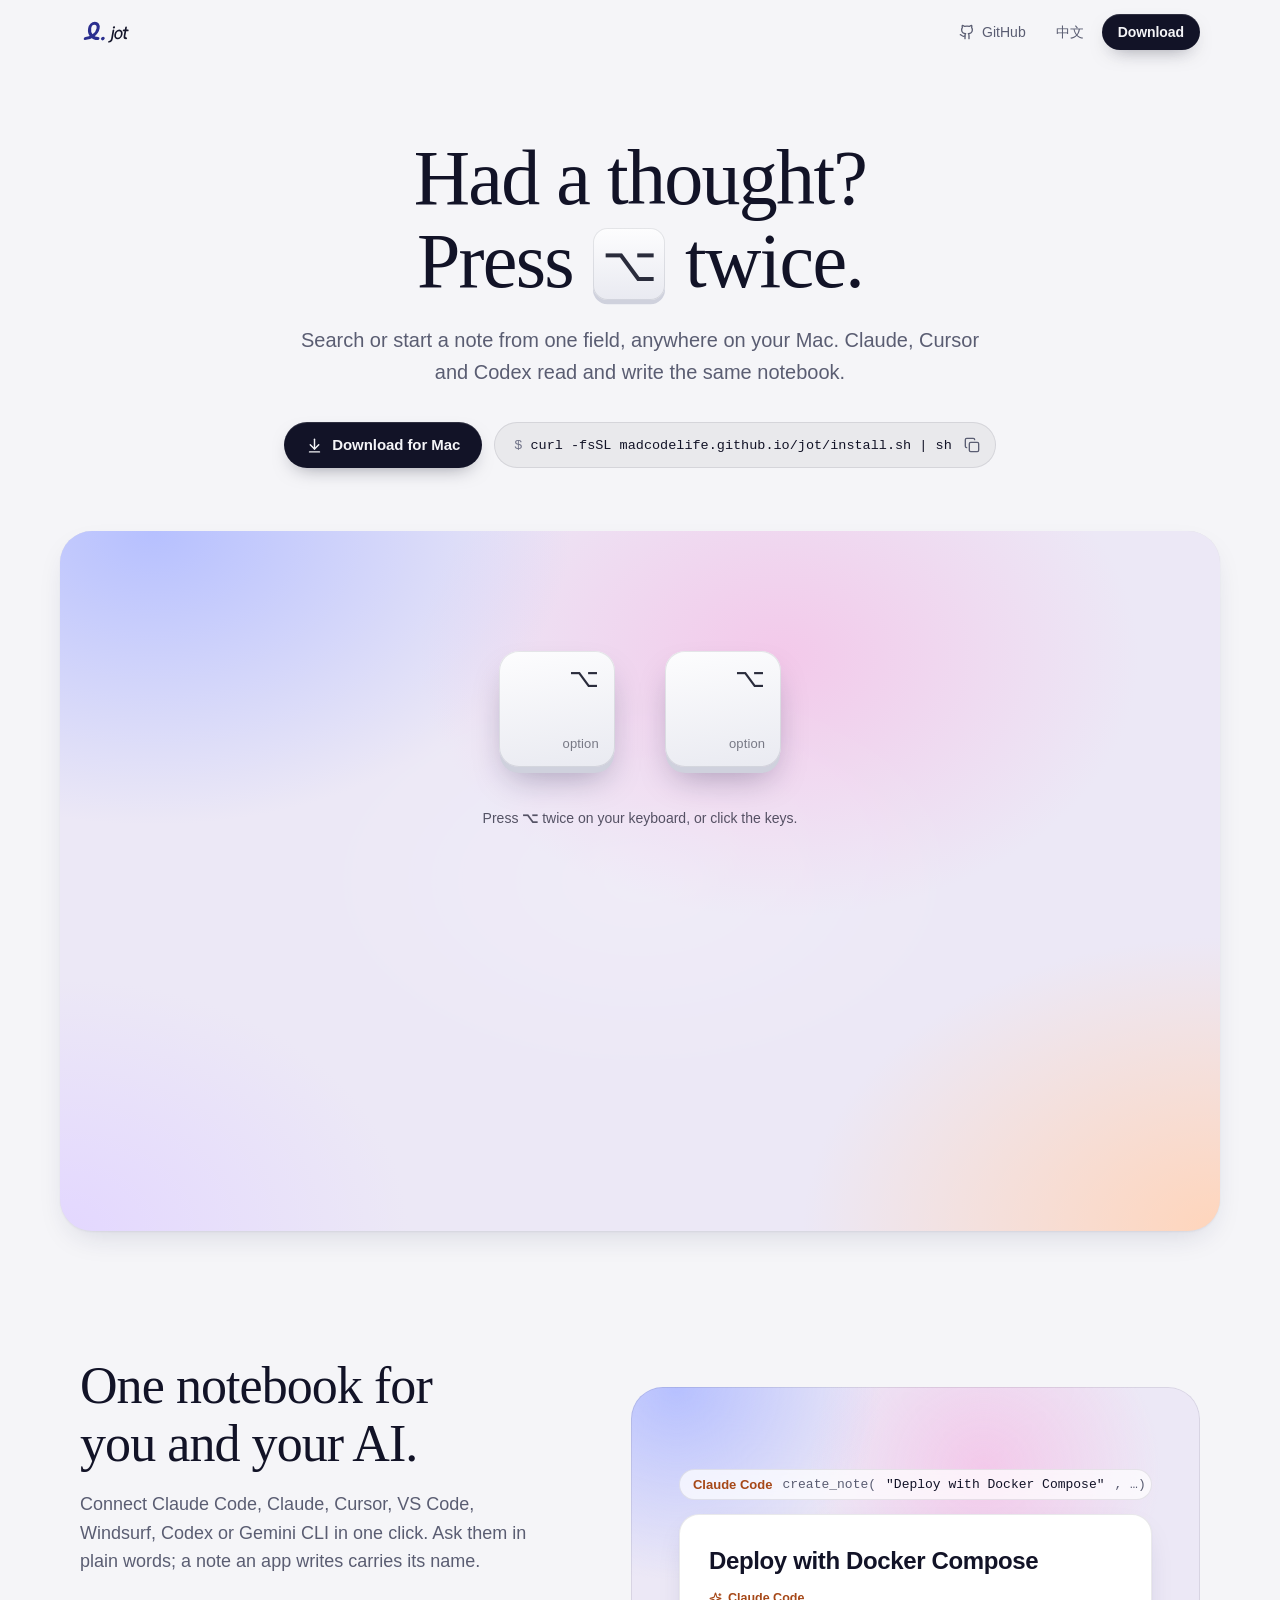
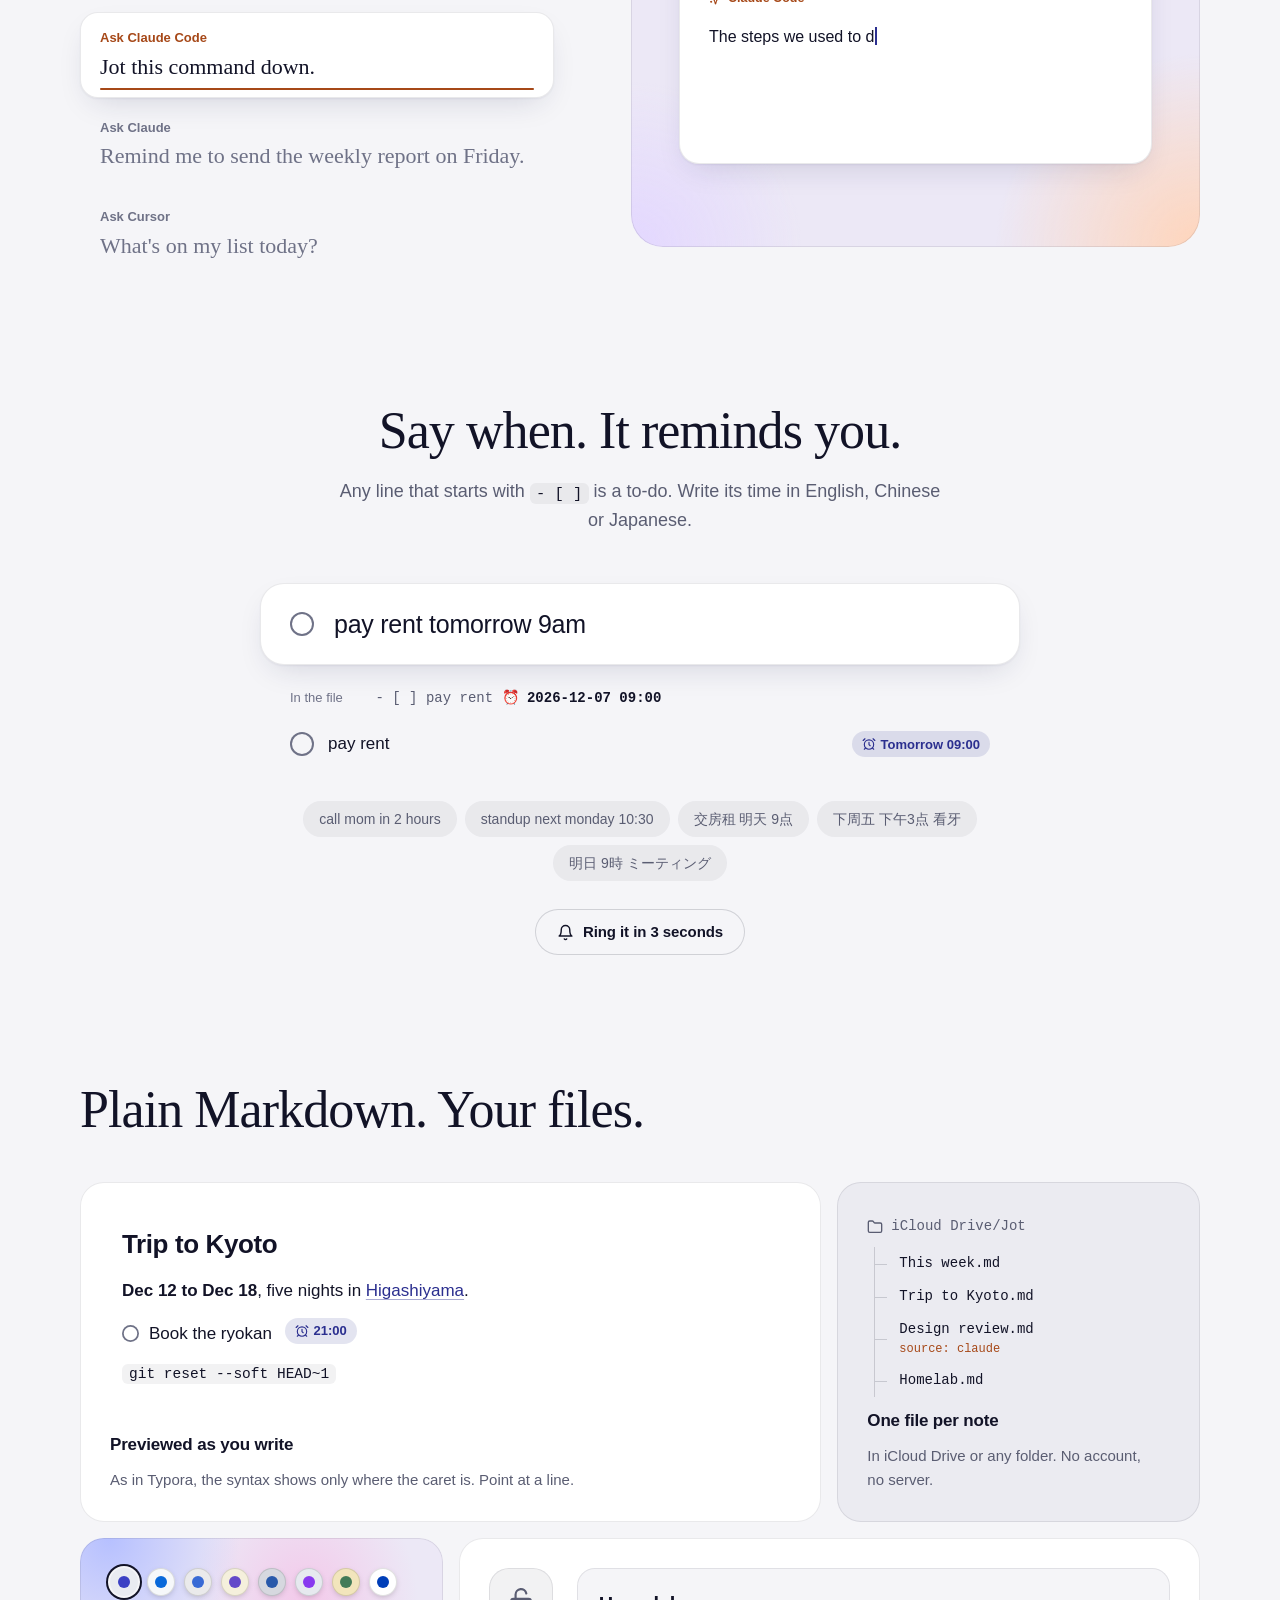
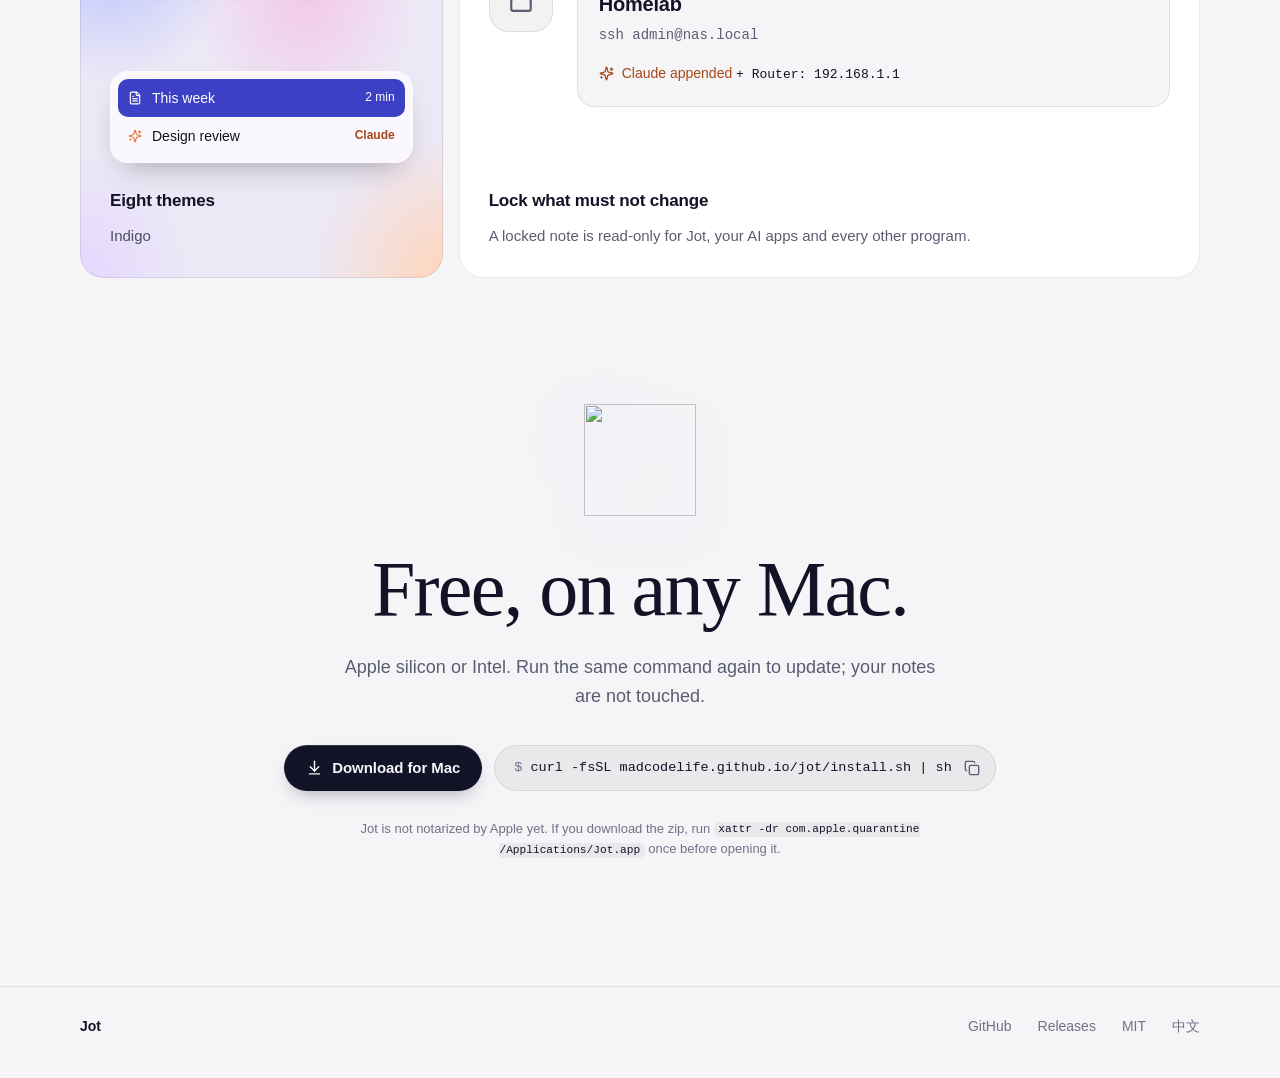
==== commit a1b61a4d: "site: Rewrite the Chinese copy in plainer words The Chinese read as translated from the English. Say" ====
--- a/site/index.html
+++ b/site/index.html
@@ -75,11 +75,11 @@
     <div class="hero-copy reveal">
       <h1 class="display">
         <span data-en>Had a thought? Press <kbd class="kbd-inline">⌥</kbd> twice.</span>
-        <span data-zh><span class="nb">想到什么，</span><span class="nb">连按两下 <kbd class="kbd-inline">⌥</kbd>。</span></span>
+        <span data-zh><span class="nb">想到什么，</span><span class="nb">按两下 <kbd class="kbd-inline">⌥</kbd> 记下来</span></span>
       </h1>
       <p class="lede">
         <span data-en>Search or start a note from one field, anywhere on your Mac. Claude, Cursor and Codex read and write the same notebook.</span>
-        <span data-zh>在 Mac 的任何地方，一个输入框搜索也新建。Claude、Cursor、Codex 也读写同一个本子。</span>
+        <span data-zh>在 Mac 上随时呼出，一个输入框，既能搜也能记。你的笔记，Claude、Cursor、Codex 也能看、也能写。</span>
       </p>
       <div class="cta-row">
         <a href="https://github.com/madcodelife/jot/releases/latest" class="btn">
@@ -101,7 +101,7 @@
         <button class="key" type="button" data-key="1" aria-label="Option"><span class="key-glyph">⌥</span><span class="key-name">option</span></button>
         <p class="keys-hint">
           <span data-en>Press <b>⌥</b> twice on your keyboard, or click the keys.</span>
-          <span data-zh>在键盘上连按两下 <b>⌥</b>，或者点一下这两个键。</span>
+          <span data-zh>在键盘上按两下 <b>⌥</b>，或者直接点这两个键</span>
         </p>
       </div>
 
@@ -127,11 +127,11 @@
     <div class="ai-copy reveal">
       <h2 class="h2">
         <span data-en>One notebook for you and your AI.</span>
-        <span data-zh>你和 AI 共用一个本子。</span>
+        <span data-zh>你记的，AI 也看得到</span>
       </h2>
       <p class="body">
         <span data-en>Connect Claude Code, Claude, Cursor, VS Code, Windsurf, Codex or Gemini CLI in one click. Ask them in plain words; a note an app writes carries its name.</span>
-        <span data-zh>一键连接 Claude Code、Claude、Cursor、VS Code、Windsurf、Codex 或 Gemini CLI。用平常的话吩咐它们；应用写下的笔记带着它的名字。</span>
+        <span data-zh>Claude Code、Claude、Cursor、VS Code、Windsurf、Codex、Gemini CLI，点一下就能连上。直接跟它说“帮我记一下”，它写的笔记会标上自己的名字。</span>
       </p>
       <div class="asks" role="tablist" id="asks"></div>
     </div>
@@ -145,11 +145,11 @@
   <section class="todo" id="todos">
     <h2 class="h2 center reveal">
       <span data-en>Say when. It reminds you.</span>
-      <span data-zh>写下时间，到点提醒。</span>
+      <span data-zh>随手写个时间，到点就提醒</span>
     </h2>
     <p class="body center reveal">
       <span data-en>Any line that starts with <code>- [ ]</code> is a to-do. Write its time in English, Chinese or Japanese.</span>
-      <span data-zh>以 <code>- [ ]</code> 开头的一行就是待办。时间用中文、英文或日文写都行。</span>
+      <span data-zh>任何一行 <code>- [ ]</code> 都是待办。时间就照平时说话那样写，中文、英文、日文都认得。</span>
     </p>
 
     <div class="tparse reveal">
@@ -158,7 +158,7 @@
         <input id="tinput" type="text" spellcheck="false" autocomplete="off" aria-label="To-do">
       </label>
       <div class="tout" id="tout">
-        <div class="tfile"><span class="tfile-name" data-en>In the file</span><span class="tfile-name" data-zh>文件里</span><code id="tfile"></code></div>
+        <div class="tfile"><span class="tfile-name" data-en>In the file</span><span class="tfile-name" data-zh>存成</span><code id="tfile"></code></div>
         <div class="trow" id="trow"></div>
       </div>
       <div class="tchips" id="tchips"></div>
@@ -173,7 +173,7 @@
   <section class="more" id="more">
     <h2 class="h2 reveal">
       <span data-en>Plain Markdown. Your files.</span>
-      <span data-zh>普通的 Markdown，你自己的文件。</span>
+      <span data-zh>纯 Markdown，文件在你手里</span>
     </h2>
     <div class="bento">
       <div class="cell cell-md reveal">
@@ -194,30 +194,30 @@
         <h3 class="h3"><span data-en>Previewed as you write</span><span data-zh>边写边预览</span></h3>
         <p class="small">
           <span data-en>As in Typora, the syntax shows only where the caret is. Point at a line.</span>
-          <span data-zh>像 Typora 一样，光标在哪一行才显示那一行的符号。指一下试试。</span>
+          <span data-zh>和 Typora 一样，只有光标所在的那行才显示 Markdown 符号。鼠标移上去看看。</span>
         </p>
       </div>
 
       <div class="cell cell-files reveal">
         <div class="files">
           <div class="files-dir"><svg class="ic"><use href="#i-folder"/></svg>iCloud Drive/Jot</div>
-          <div class="files-f">This week.md</div>
+          <div class="files-f"><span data-en>This week.md</span><span data-zh>本周.md</span></div>
           <div class="files-f"><span data-en>Trip to Kyoto.md</span><span data-zh>京都之行.md</span></div>
-          <div class="files-f is-agent">Design review.md <span class="files-fm">source: claude</span></div>
+          <div class="files-f is-agent"><span data-en>Design review.md</span><span data-zh>设计评审.md</span> <span class="files-fm">source: claude</span></div>
           <div class="files-f">Homelab.md</div>
         </div>
         <h3 class="h3"><span data-en>One file per note</span><span data-zh>一条笔记一个文件</span></h3>
         <p class="small">
           <span data-en>In iCloud Drive or any folder. No account, no server.</span>
-          <span data-zh>放在 iCloud 云盘或任何文件夹。不用账号，没有服务器。</span>
+          <span data-zh>放在 iCloud 云盘或任意文件夹。不用注册，也没有服务器。</span>
         </p>
       </div>
 
       <div class="cell cell-themes reveal">
         <div class="swatches" id="swatches" role="radiogroup" aria-label="Theme"></div>
         <div class="mini" id="mini">
-          <div class="mini-row is-sel"><svg class="ic"><use href="#i-doc"/></svg><span>This week</span><em>2 min</em></div>
-          <div class="mini-row"><svg class="ic mini-agent"><use href="#i-spark"/></svg><span>Design review</span><em class="mini-tag">Claude</em></div>
+          <div class="mini-row is-sel"><svg class="ic"><use href="#i-doc"/></svg><span><span data-en>This week</span><span data-zh>本周</span></span><em><span data-en>2 min</span><span data-zh>2 分钟前</span></em></div>
+          <div class="mini-row"><svg class="ic mini-agent"><use href="#i-spark"/></svg><span><span data-en>Design review</span><span data-zh>设计评审</span></span><em class="mini-tag">Claude</em></div>
         </div>
         <h3 class="h3"><span data-en>Eight themes</span><span data-zh>八套主题</span></h3>
         <p class="small" id="theme-name"></p>
@@ -233,10 +233,10 @@
           <div class="lock-line">ssh admin@nas.local</div>
           <div class="lock-agent" id="lock-agent"></div>
         </div>
-        <h3 class="h3"><span data-en>Lock what must not change</span><span data-zh>不能改的，锁上</span></h3>
+        <h3 class="h3"><span data-en>Lock what must not change</span><span data-zh>重要的笔记，锁起来</span></h3>
         <p class="small">
           <span data-en>A locked note is read-only for Jot, your AI apps and every other program.</span>
-          <span data-zh>锁上的笔记，对 Jot、你的 AI 应用和其他任何程序都是只读的。</span>
+          <span data-zh>锁上之后，Jot、AI 应用和其他程序都只能看，不能改。</span>
         </p>
       </div>
     </div>
@@ -250,11 +250,11 @@
     </picture>
     <h2 class="display center reveal">
       <span data-en>Free, on any Mac.</span>
-      <span data-zh>免费，任何一台 Mac 都能用。</span>
+      <span data-zh>免费，装上就能用</span>
     </h2>
     <p class="body center reveal">
       <span data-en>Apple silicon or Intel. Run the same command again to update; your notes are not touched.</span>
-      <span data-zh>Apple 芯片或 Intel 都行。再运行一次同一条命令就是更新，笔记不受影响。</span>
+      <span data-zh>Apple 芯片和 Intel 的 Mac 都支持。想更新，再跑一遍同一条命令就行，笔记不会动。</span>
     </p>
     <div class="cta-row center reveal">
       <a href="https://github.com/madcodelife/jot/releases/latest" class="btn">
@@ -268,7 +268,7 @@
     </div>
     <p class="fine center reveal">
       <span data-en>Jot is not notarized by Apple yet. If you download the zip, run <code>xattr -dr com.apple.quarantine /Applications/Jot.app</code> once before opening it.</span>
-      <span data-zh>Jot 还没有经过 Apple 公证。如果下载的是 zip，打开前先运行一次 <code>xattr -dr com.apple.quarantine /Applications/Jot.app</code>。</span>
+      <span data-zh>Jot 暂未经过 Apple 公证。如果是下载 zip 安装，第一次打开前先运行 <code>xattr -dr com.apple.quarantine /Applications/Jot.app</code></span>
     </p>
   </section>
 
--- a/site/style.css
+++ b/site/style.css
@@ -315,9 +315,11 @@
   display: grid; grid-template-columns: 32px 1fr auto; align-items: center; gap: 14px;
   height: 54px; padding: 0 14px; border-radius: 14px;
   cursor: default; position: relative;
-  animation: rise 0.5s var(--ease) both; animation-delay: calc(var(--i, 0) * 26ms);
 }
 @keyframes rise { from { opacity: 0; transform: translateY(8px); } }
+/* A view showing for the first time: its rows rise in, one after another. */
+.is-fresh > .row, .is-fresh > .group, .is-fresh > .trow-p { animation: rise 0.5s var(--ease) both; animation-delay: calc(var(--i, 0) * 26ms); }
+.is-fresh > .ppaper { animation: rise 0.4s var(--ease) both; }
 .row:hover { background: var(--p-hover); }
 .row.is-sel { background: var(--p-primary); color: var(--p-on); }
 .row-ic {
@@ -346,12 +348,11 @@
 .dots i { width: 9px; height: 9px; border-radius: 50%; box-shadow: inset 0 0 0 1.5px currentColor; }
 
 /* The to-do view. */
-.group { display: flex; gap: 8px; font-size: 13px; font-weight: 600; color: var(--p-muted); padding: 12px 16px 4px; animation: rise 0.5s var(--ease) both; animation-delay: calc(var(--i, 0) * 26ms); }
+.group { display: flex; gap: 8px; font-size: 13px; font-weight: 600; color: var(--p-muted); padding: 12px 16px 4px; }
 .group.is-late { color: var(--p-late); }
 .group b { font-weight: 500; opacity: 0.8; }
 .trow-p {
   display: flex; align-items: center; gap: 14px; height: 46px; padding: 0 14px; border-radius: 14px;
-  animation: rise 0.5s var(--ease) both; animation-delay: calc(var(--i, 0) * 26ms);
   transition: opacity 0.35s, transform 0.45s var(--ease);
 }
 .trow-p:hover { background: var(--p-hover); }
@@ -388,7 +389,6 @@
   margin: 2px 8px 6px; padding: 22px 26px; border-radius: 20px; min-height: 250px;
   background: var(--p-paper); color: var(--p-paper-fg);
   box-shadow: 0 0 0 1px var(--p-line);
-  animation: rise 0.4s var(--ease) both;
 }
 .ppaper h4 { margin: 0 0 10px; font-size: 22px; font-weight: 700; letter-spacing: -0.01em; color: var(--p-paper-fg); }
 .ppaper p { margin: 0 0 8px; font-size: 15px; line-height: 1.6; }
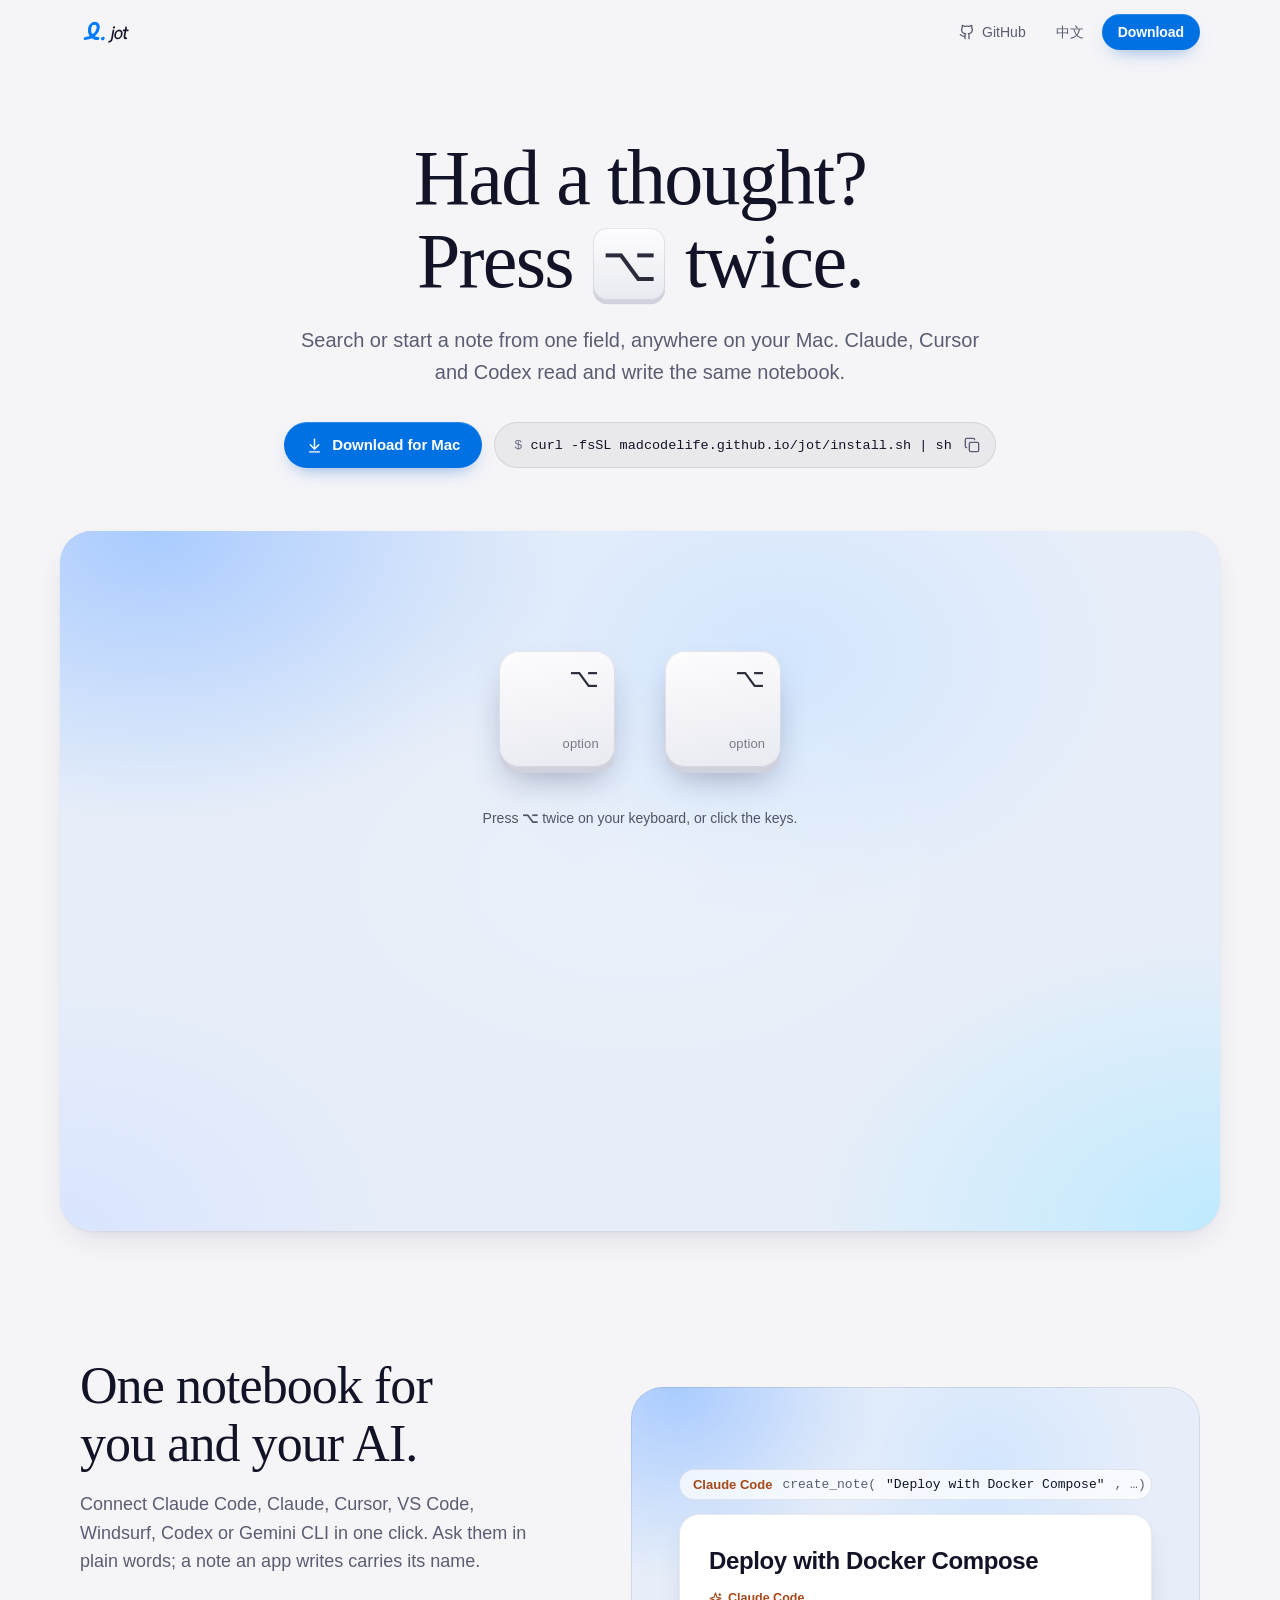
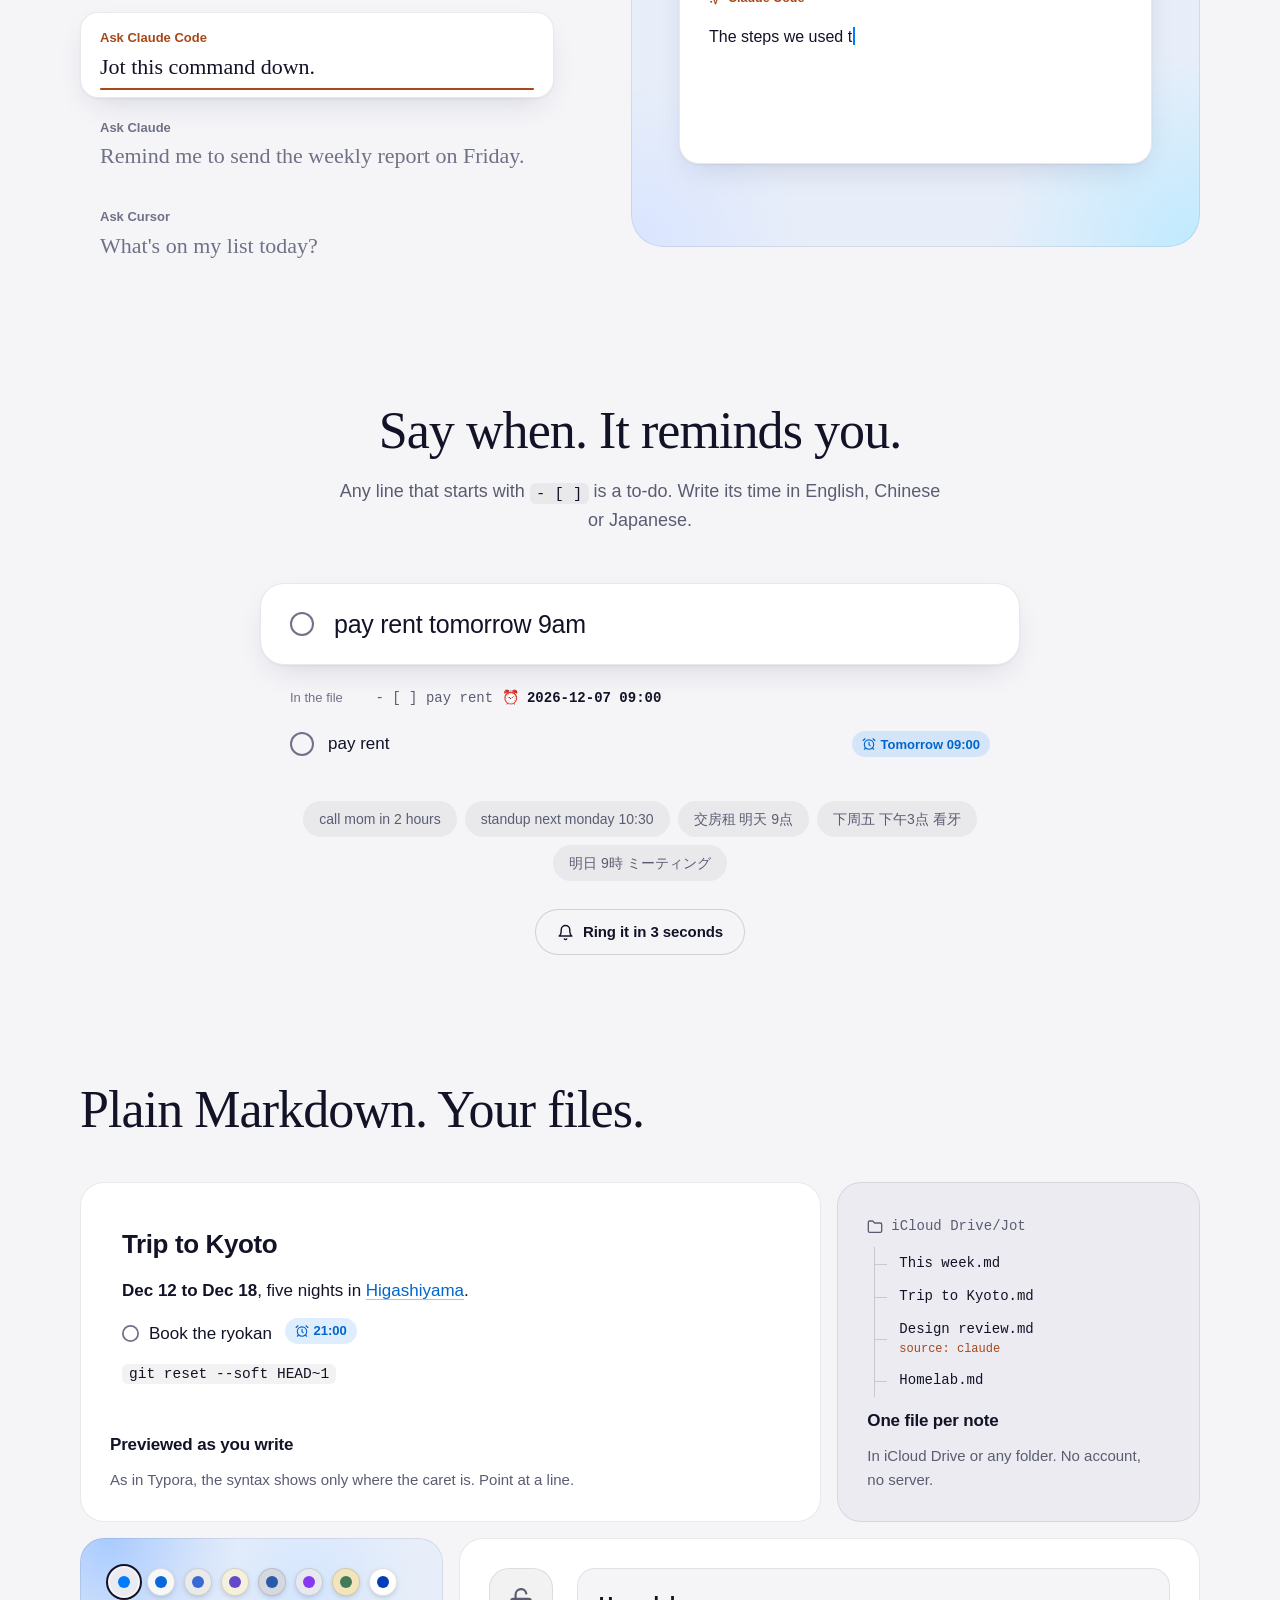
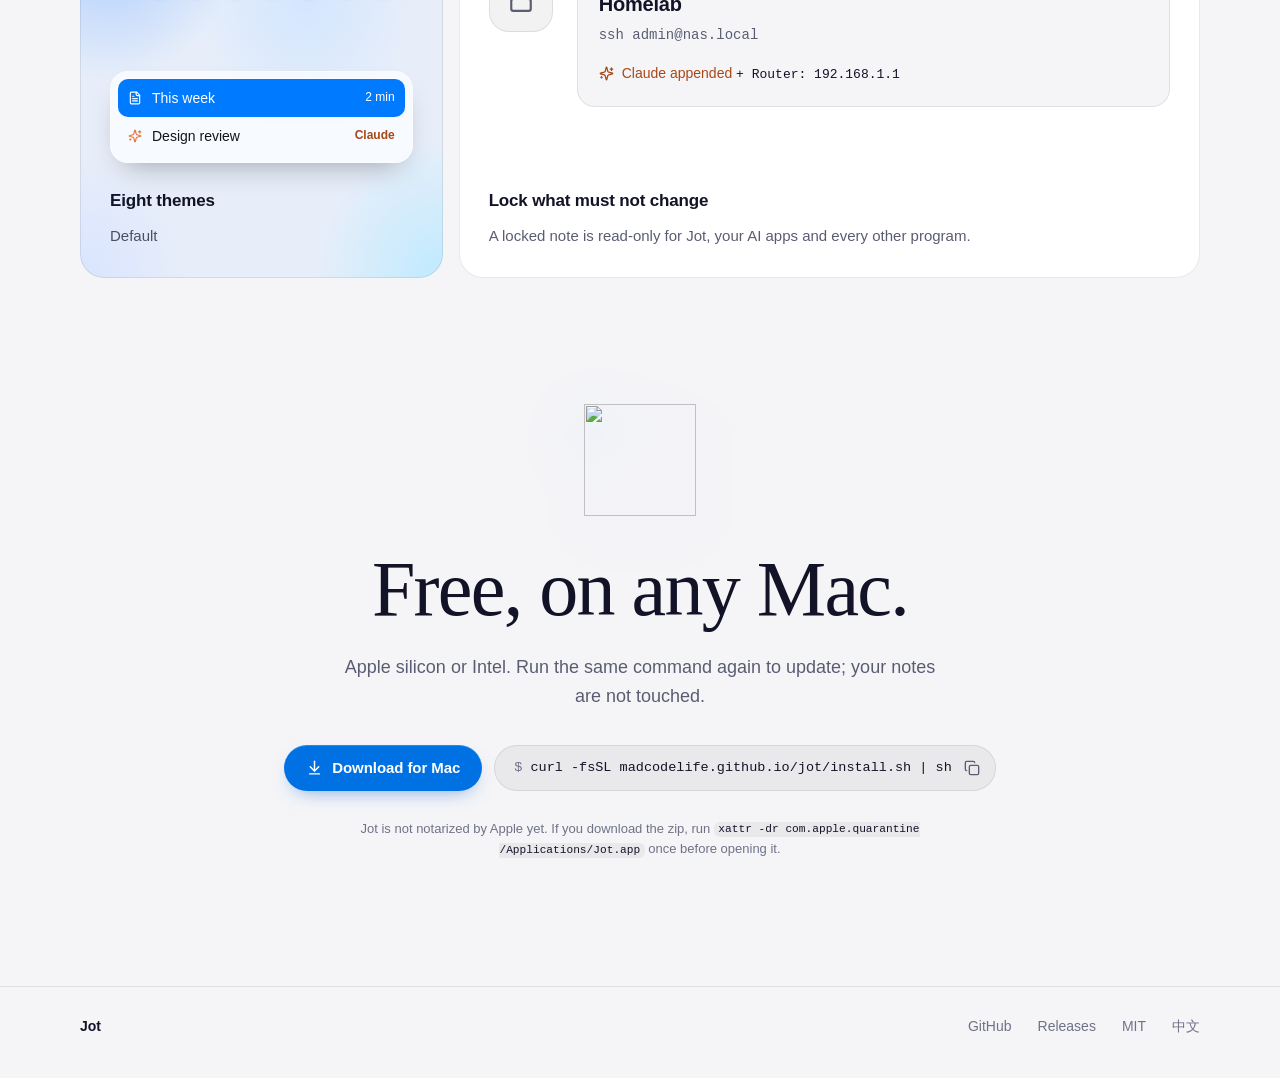
==== commit 5d172d33: "site: Use macOS system blue across the page The accent (#007AFF, #0A84FF on dark), the filled button" ====
--- a/site/index.html
+++ b/site/index.html
@@ -7,7 +7,7 @@
 <meta name="description" content="Double-press ⌥ anywhere to search or start a note. Your AI apps read and write the same Markdown notebook.">
 <meta name="color-scheme" content="light dark">
 <meta name="theme-color" content="#f5f5f8" media="(prefers-color-scheme: light)">
-<meta name="theme-color" content="#0b0b12" media="(prefers-color-scheme: dark)">
+<meta name="theme-color" content="#0a0b0f" media="(prefers-color-scheme: dark)">
 <meta property="og:title" content="Jot">
 <meta property="og:description" content="Quick notes for macOS that you share with your AI apps.">
 <meta property="og:image" content="https://madcodelife.github.io/jot/og.png">
@@ -55,7 +55,7 @@
 <header class="nav">
   <div class="nav-in">
     <a class="brand" href="./" aria-label="Jot">
-      <!-- design/logo/loop/jot-horizontal.svg, its two inks as tokens so it turns lilac and white on dark. -->
+      <!-- design/logo/loop/jot-horizontal.svg, its two inks as tokens: the symbol in the site's blue, the word dark or white. -->
       <svg class="brand-mark" viewBox="0 0 453 256" aria-hidden="true"><g transform="translate(-17 -2) translate(0 186) skewX(-10) translate(0 -186)"><path d="M62 186C102 186 156 150 156 100C156 71 138 56 119 56C98 56 84 74 84 98C84 148 126 186 170 186" fill="none" stroke="var(--logo-sym)" stroke-width="26" stroke-linecap="round" stroke-linejoin="round"/><circle cx="212" cy="186" r="15.5" fill="var(--logo-sym)"/></g><g transform="translate(244 45) scale(0.66)"><g transform="translate(0 0) translate(0 210) skewX(-10) translate(0 -210)" fill="none" stroke="var(--logo-word)" stroke-width="22" stroke-linecap="round" stroke-linejoin="round"><path d="M44 104V214C44 240 30 252 12 252"/><ellipse cx="118" cy="157" rx="42" ry="53"/><path d="M200 66V178C200 198 210 208 228 208M176 106H230"/><circle cx="44" cy="66" r="14" fill="var(--logo-word)" stroke="none"/></g></g></svg>
     </a>
     <nav class="nav-links">
--- a/site/style.css
+++ b/site/style.css
@@ -11,13 +11,17 @@
   --faint: #6f7287;
   --line: rgba(18, 19, 39, 0.09);
   --line-2: rgba(18, 19, 39, 0.16);
-  --accent: #2b2f8f;
-  --accent-hi: #3b40c4;
+  /* macOS system blue: #007AFF fills; text in blue uses the deeper ink, which reads at AA on the page. */
+  --accent: #007aff;
+  --accent-ink: #0066cc;
   --on-accent: #ffffff;
   --agent: #a64818;
   --code: rgba(18, 19, 39, 0.055);
   --shadow: 0 1px 2px rgba(30, 32, 80, 0.06), 0 12px 32px -12px rgba(30, 32, 80, 0.18);
-  --logo-sym: #2b2f8f;
+  --logo-sym: #007aff;
+  /* Filled buttons: Apple's button blue, deep enough for white text (4.6:1). */
+  --btn: #0071e3;
+  --btn-hover: #0077ed;
   --logo-word: #15162b;
 
   --key-top: #fdfdfe;
@@ -27,11 +31,11 @@
   --key-fg: #2a2c3c;
 
   --wall:
-    radial-gradient(60% 70% at 8% 0%, #b6c0ff 0%, transparent 60%),
-    radial-gradient(50% 60% at 62% 18%, #f3c9ea 0%, transparent 62%),
-    radial-gradient(60% 70% at 100% 100%, #ffd5bb 0%, transparent 60%),
-    radial-gradient(50% 60% at 0% 100%, #e3d7ff 0%, transparent 60%),
-    #ece8f6;
+    radial-gradient(60% 70% at 8% 0%, #a9cbff 0%, transparent 60%),
+    radial-gradient(50% 60% at 62% 18%, #d3e6ff 0%, transparent 62%),
+    radial-gradient(60% 70% at 100% 100%, #bfeaff 0%, transparent 60%),
+    radial-gradient(50% 60% at 0% 100%, #d9e4ff 0%, transparent 60%),
+    #e7eef9;
 
   --serif: "New York", ui-serif, "Iowan Old Style", "Songti SC", "Noto Serif SC", "Source Han Serif SC", Georgia, serif;
   --sans: -apple-system, BlinkMacSystemFont, "SF Pro Text", "PingFang SC", "Hiragino Sans GB", "Helvetica Neue", "Segoe UI", "Microsoft YaHei", sans-serif;
@@ -46,21 +50,21 @@
 
 @media (prefers-color-scheme: dark) {
   :root {
-    --bg: #0b0b12;
-    --bg-2: #12121b;
-    --card: #14141e;
+    --bg: #0a0b0f;
+    --bg-2: #111318;
+    --card: #14161c;
     --fg: #ecedf5;
-    --muted: #a1a3b9;
-    --faint: #85879d;
+    --muted: #a0a4b4;
+    --faint: #848898;
     --line: rgba(255, 255, 255, 0.08);
     --line-2: rgba(255, 255, 255, 0.15);
-    --accent: #9ea2ff;
-    --accent-hi: #b6b9ff;
-    --on-accent: #15162b;
+    --accent: #0a84ff;
+    --accent-ink: #4ea1ff;
+    --on-accent: #ffffff;
     --agent: #ffb183;
     --code: rgba(255, 255, 255, 0.07);
     --shadow: 0 1px 2px rgba(0, 0, 0, 0.4), 0 16px 40px -16px rgba(0, 0, 0, 0.7);
-    --logo-sym: #9ea2ff;
+    --logo-sym: #0a84ff;
     --logo-word: #f3f3f8;
 
     --key-top: #2b2c38;
@@ -70,11 +74,11 @@
     --key-fg: #e3e4ee;
 
     --wall:
-      radial-gradient(60% 70% at 0% 0%, #4a2f9a 0%, transparent 62%),
-      radial-gradient(50% 60% at 55% 30%, #241a63 0%, transparent 62%),
-      radial-gradient(60% 70% at 100% 100%, #0f5274 0%, transparent 62%),
-      radial-gradient(40% 50% at 0% 100%, #2a1b5a 0%, transparent 60%),
-      #141233;
+      radial-gradient(60% 70% at 0% 0%, #1550b8 0%, transparent 62%),
+      radial-gradient(50% 60% at 55% 30%, #0c2a6b 0%, transparent 62%),
+      radial-gradient(60% 70% at 100% 100%, #0b5a7a 0%, transparent 62%),
+      radial-gradient(40% 50% at 0% 100%, #102a66 0%, transparent 60%),
+      #0b1530;
   }
 }
 
@@ -141,20 +145,20 @@
   display: inline-flex; align-items: center; gap: 9px;
   height: 46px; padding: 0 22px;
   border-radius: var(--pill); border: 0;
-  background: var(--fg); color: var(--bg);
+  background: var(--btn); color: #fff;
   font-size: 15px; font-weight: 600; letter-spacing: -0.005em;
   text-decoration: none; white-space: nowrap; cursor: pointer;
   transition: transform 0.25s var(--ease), background 0.2s, box-shadow 0.25s var(--ease);
-  box-shadow: 0 1px 0 rgba(255, 255, 255, 0.12) inset, 0 8px 20px -10px rgba(18, 19, 39, 0.5);
-}
-.btn:hover { transform: translateY(-1px); }
+  box-shadow: 0 1px 0 rgba(255, 255, 255, 0.16) inset, 0 8px 20px -10px rgba(0, 90, 200, 0.6);
+}
+.btn:hover { transform: translateY(-1px); background: var(--btn-hover); }
 .btn:active { transform: translateY(1px) scale(0.985); }
 .btn .ic { font-size: 17px; }
 .btn-small { height: 36px; padding: 0 16px; font-size: 14px; }
 .btn-ghost {
   background: transparent; color: var(--fg); box-shadow: inset 0 0 0 1px var(--line-2);
 }
-.btn-ghost:hover { background: var(--code); }
+.btn-ghost:hover { background: var(--code); color: var(--fg); }
 .btn-ghost[disabled] { opacity: 0.55; cursor: default; transform: none; }
 
 .cmd {
@@ -500,7 +504,7 @@
 .chip {
   display: inline-flex; align-items: center; gap: 5px; height: 26px; padding: 0 10px;
   border-radius: var(--pill); font-size: 13px; font-weight: 600; white-space: nowrap; line-height: 1;
-  background: color-mix(in srgb, var(--accent) 13%, transparent); color: var(--accent);
+  background: color-mix(in srgb, var(--accent) 13%, transparent); color: var(--accent-ink);
   font-family: var(--sans); font-variant-numeric: tabular-nums; vertical-align: 0.05em;
 }
 .chip .ic { font-size: 14px; }
@@ -565,7 +569,7 @@
 }
 .md-line:hover, .md-line:focus { background: var(--code); }
 .md-h { font-size: 26px; font-weight: 700; letter-spacing: -0.015em; }
-.md-line a { color: var(--accent); text-decoration: underline; text-decoration-color: color-mix(in srgb, var(--accent) 40%, transparent); text-underline-offset: 3px; }
+.md-line a { color: var(--accent-ink); text-decoration: underline; text-decoration-color: color-mix(in srgb, var(--accent) 40%, transparent); text-underline-offset: 3px; }
 .md-line code { font-size: 14.5px; background: var(--code); padding: 2px 7px; border-radius: 6px; }
 .md-box { display: inline-block; width: 17px; height: 17px; border-radius: 50%; box-shadow: inset 0 0 0 1.75px var(--faint); vertical-align: -0.2em; margin-right: 10px; }
 .mk { display: none; color: var(--faint); font-weight: 400; font-family: var(--mono); font-size: 0.86em; }
@@ -632,7 +636,7 @@
 /* Install. */
 .get { text-align: center; padding-bottom: clamp(96px, 14vh, 150px); }
 .get-icon { display: block; width: 112px; height: 112px; margin: 0 auto 32px; }
-.get-icon img { width: 100%; height: 100%; display: block; filter: drop-shadow(0 18px 30px rgba(43, 47, 143, 0.28)); }
+.get-icon img { width: 100%; height: 100%; display: block; filter: drop-shadow(0 18px 30px rgba(0, 90, 200, 0.26)); }
 .get .body { margin-top: 22px; }
 
 .foot { border-top: 1px solid var(--line); }
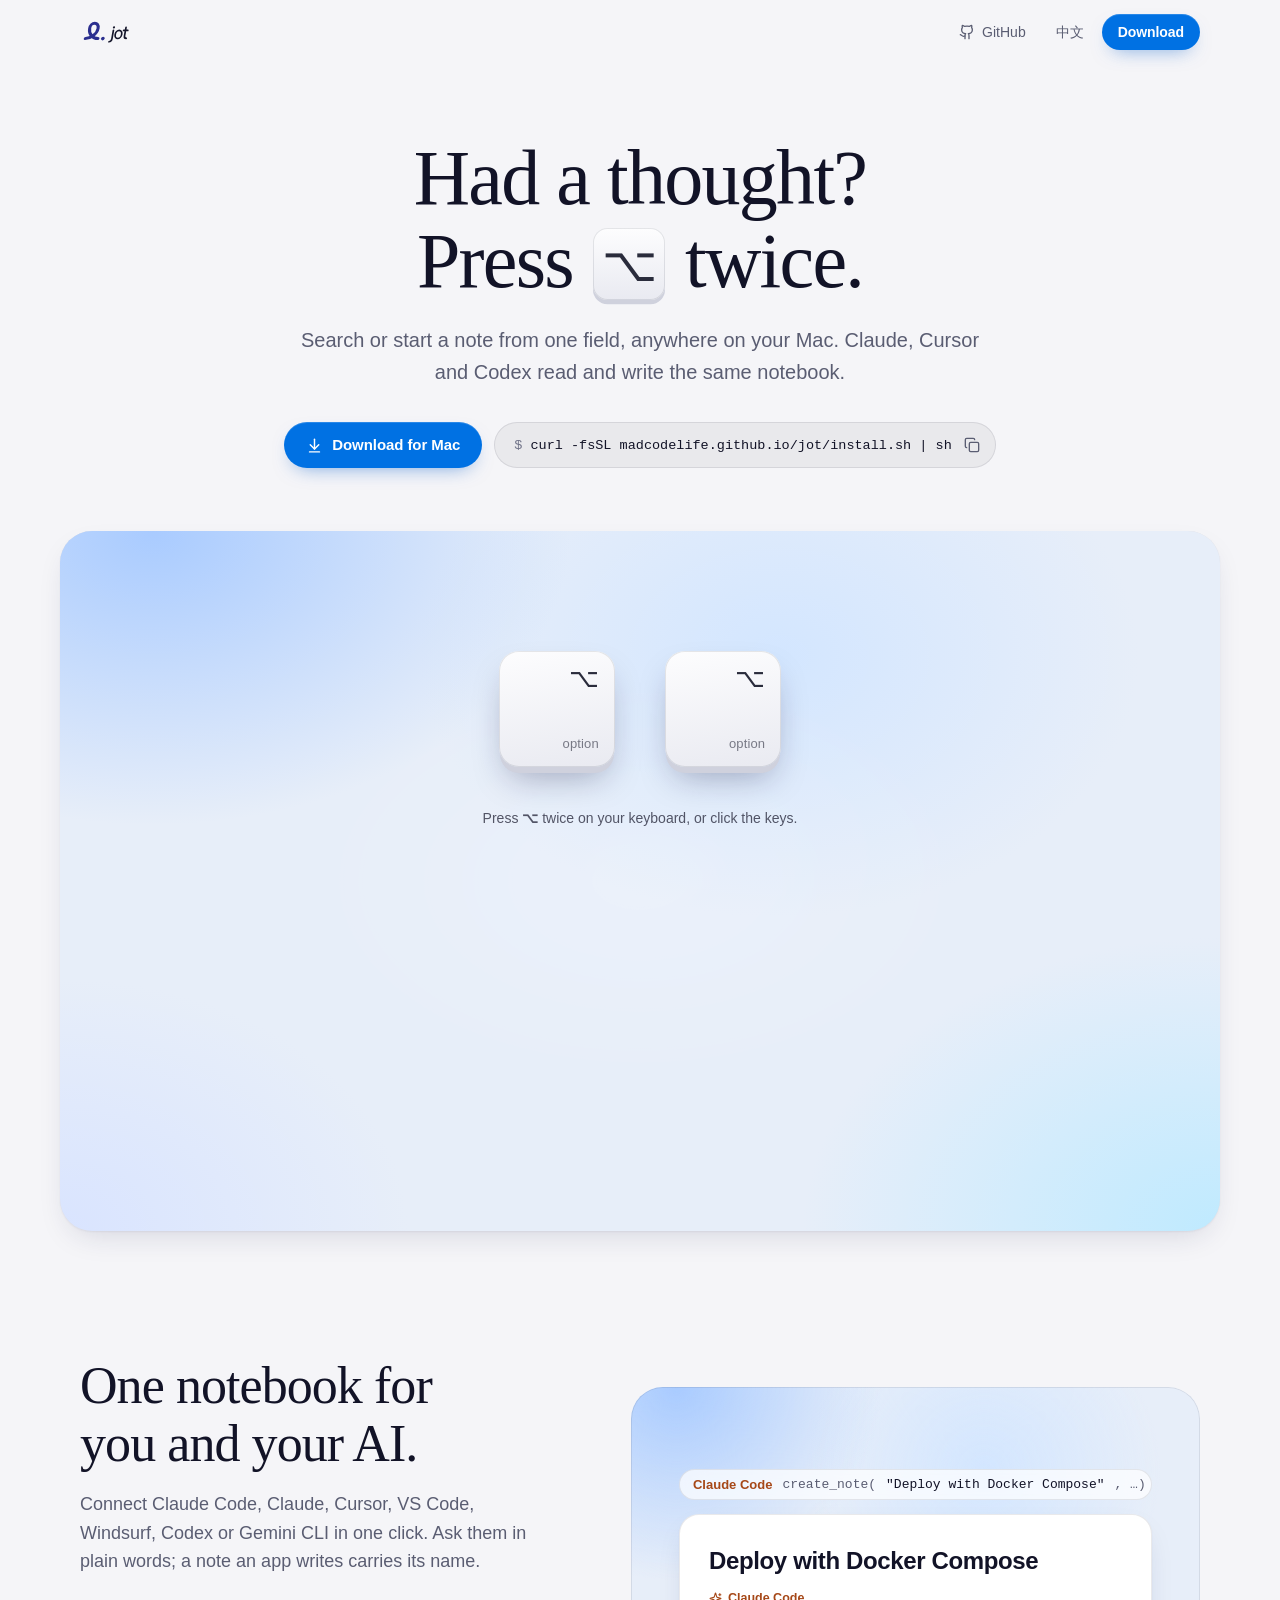
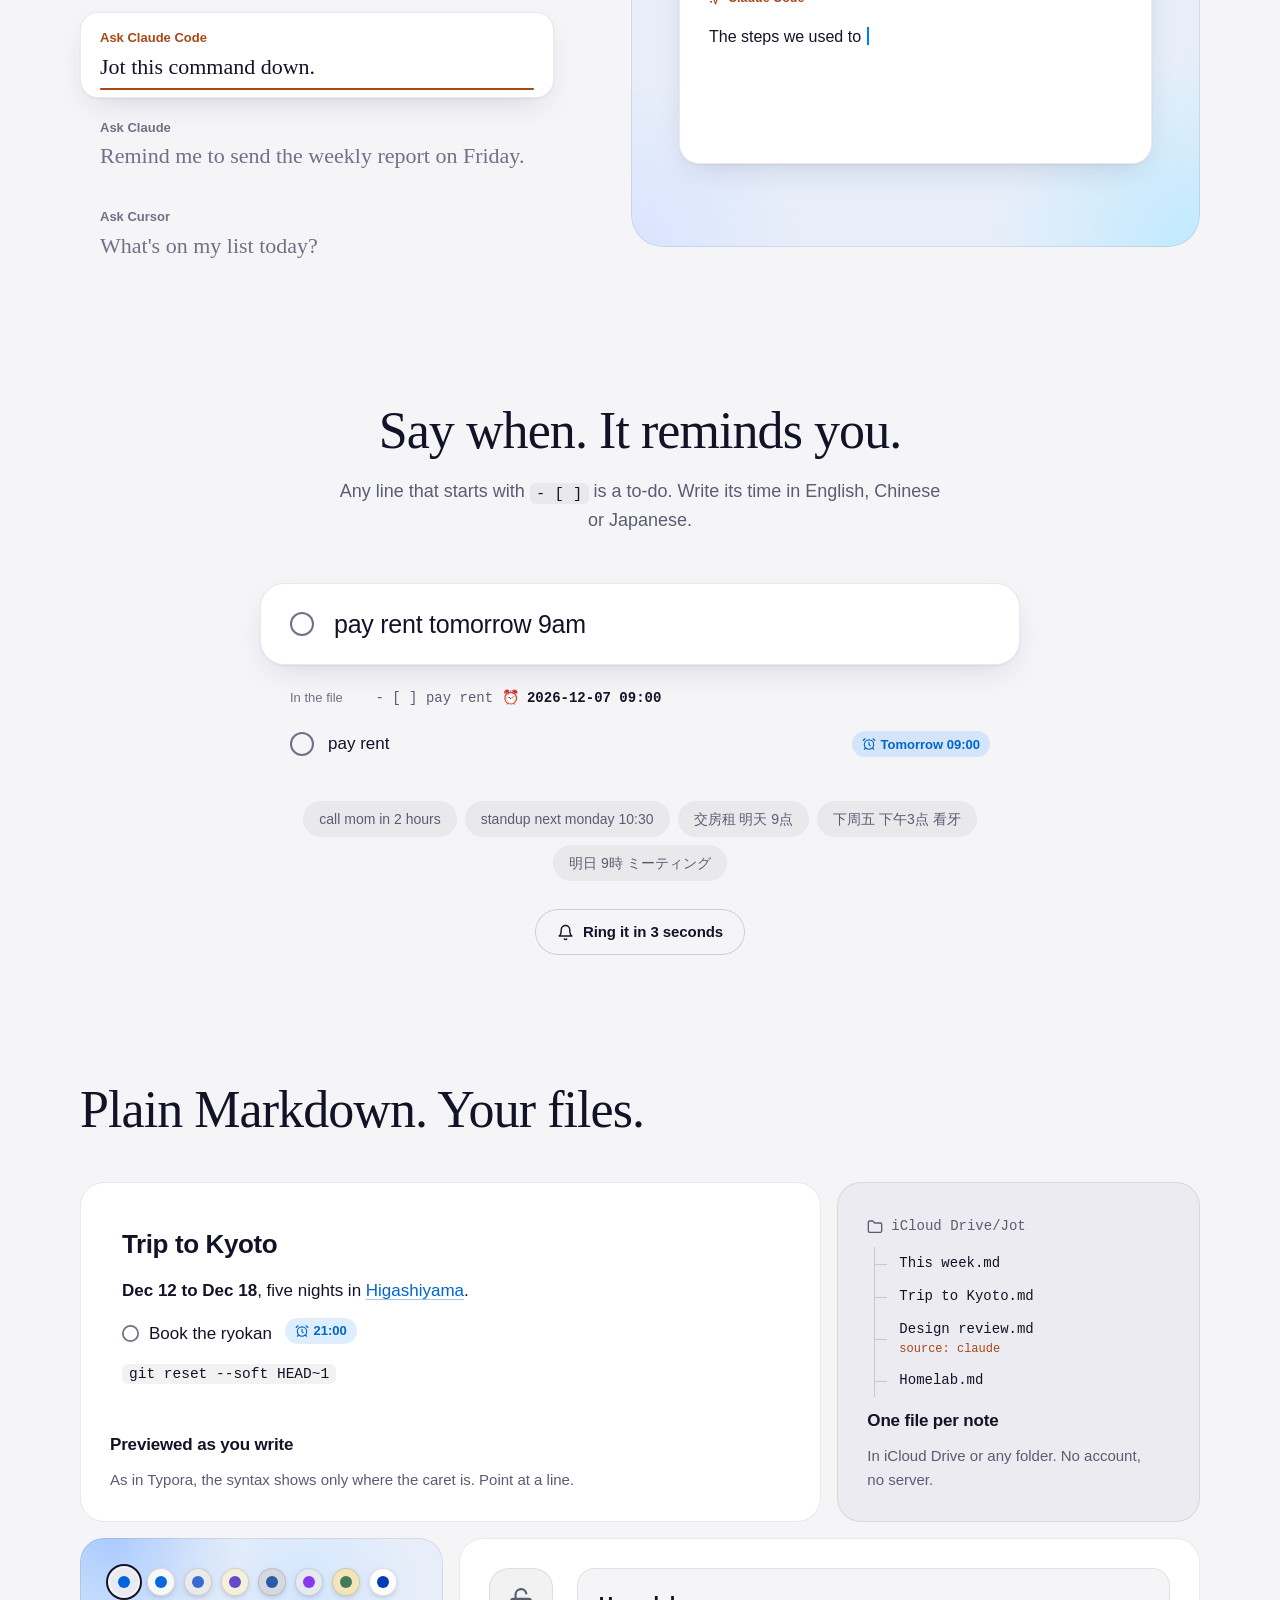
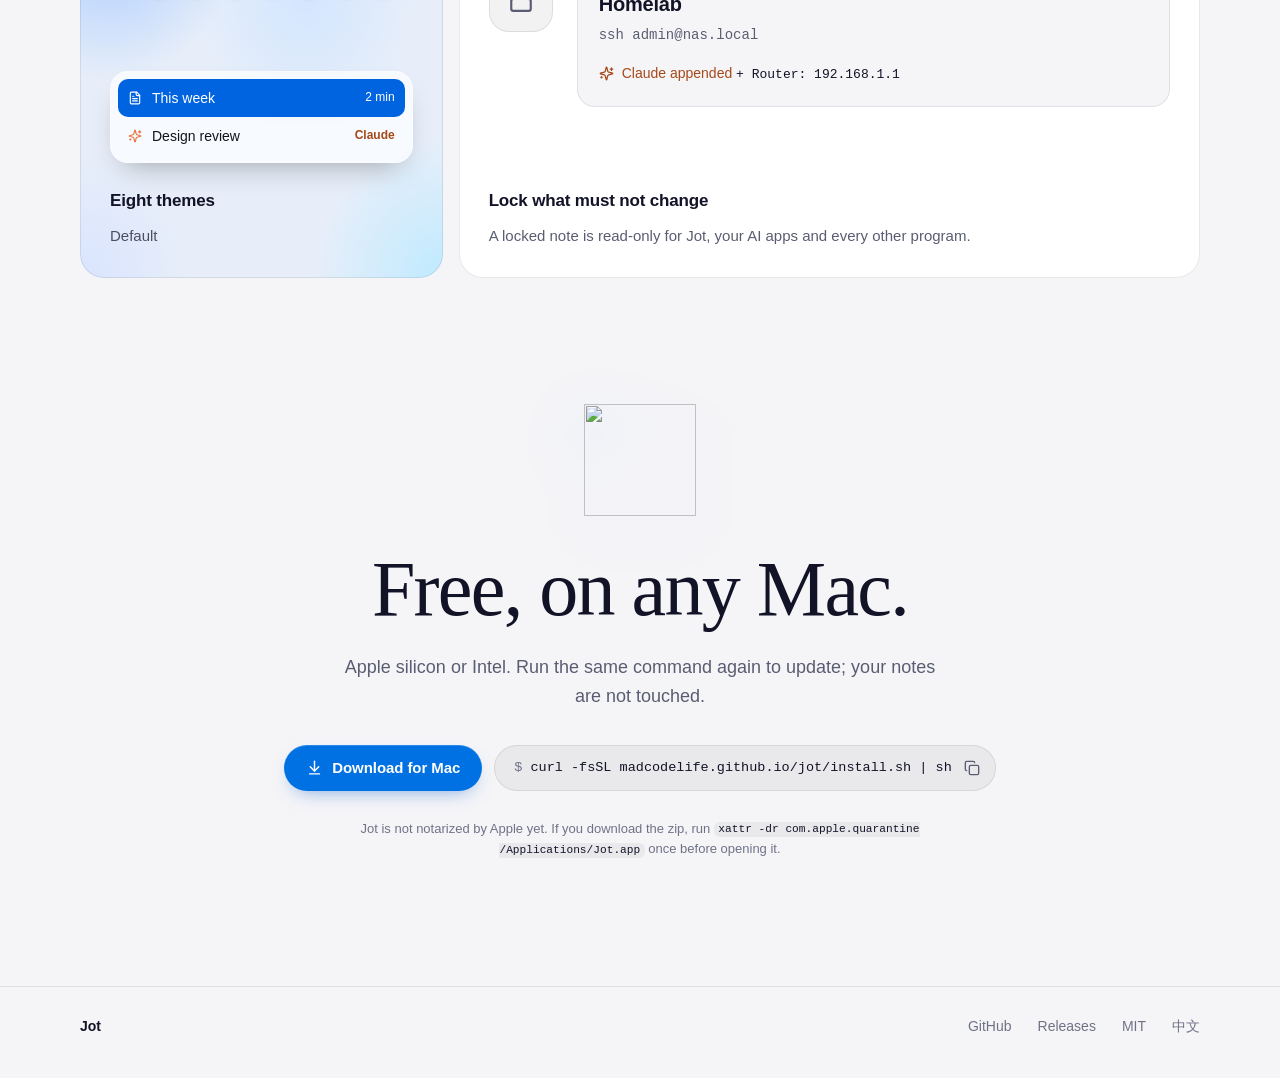
==== commit 7ce76e45: "site: Draw the logo in the brand's indigo again The page's accent is blue, but the logo is the brand" ====
--- a/site/index.html
+++ b/site/index.html
@@ -55,7 +55,7 @@
 <header class="nav">
   <div class="nav-in">
     <a class="brand" href="./" aria-label="Jot">
-      <!-- design/logo/loop/jot-horizontal.svg, its two inks as tokens: the symbol in the site's blue, the word dark or white. -->
+      <!-- design/logo/loop/jot-horizontal.svg, its two inks as tokens: indigo and night, lilac and white on dark. -->
       <svg class="brand-mark" viewBox="0 0 453 256" aria-hidden="true"><g transform="translate(-17 -2) translate(0 186) skewX(-10) translate(0 -186)"><path d="M62 186C102 186 156 150 156 100C156 71 138 56 119 56C98 56 84 74 84 98C84 148 126 186 170 186" fill="none" stroke="var(--logo-sym)" stroke-width="26" stroke-linecap="round" stroke-linejoin="round"/><circle cx="212" cy="186" r="15.5" fill="var(--logo-sym)"/></g><g transform="translate(244 45) scale(0.66)"><g transform="translate(0 0) translate(0 210) skewX(-10) translate(0 -210)" fill="none" stroke="var(--logo-word)" stroke-width="22" stroke-linecap="round" stroke-linejoin="round"><path d="M44 104V214C44 240 30 252 12 252"/><ellipse cx="118" cy="157" rx="42" ry="53"/><path d="M200 66V178C200 198 210 208 228 208M176 106H230"/><circle cx="44" cy="66" r="14" fill="var(--logo-word)" stroke="none"/></g></g></svg>
     </a>
     <nav class="nav-links">
--- a/site/style.css
+++ b/site/style.css
@@ -18,7 +18,8 @@
   --agent: #a64818;
   --code: rgba(18, 19, 39, 0.055);
   --shadow: 0 1px 2px rgba(30, 32, 80, 0.06), 0 12px 32px -12px rgba(30, 32, 80, 0.18);
-  --logo-sym: #007aff;
+  /* The logo keeps the brand's inks (design/logo/loop/README.md): indigo, lilac on dark. The UI is blue. */
+  --logo-sym: #2b2f8f;
   /* Filled buttons: Apple's button blue, deep enough for white text (4.6:1). */
   --btn: #0071e3;
   --btn-hover: #0077ed;
@@ -64,7 +65,7 @@
     --agent: #ffb183;
     --code: rgba(255, 255, 255, 0.07);
     --shadow: 0 1px 2px rgba(0, 0, 0, 0.4), 0 16px 40px -16px rgba(0, 0, 0, 0.7);
-    --logo-sym: #0a84ff;
+    --logo-sym: #9ea2ff;
     --logo-word: #f3f3f8;
 
     --key-top: #2b2c38;
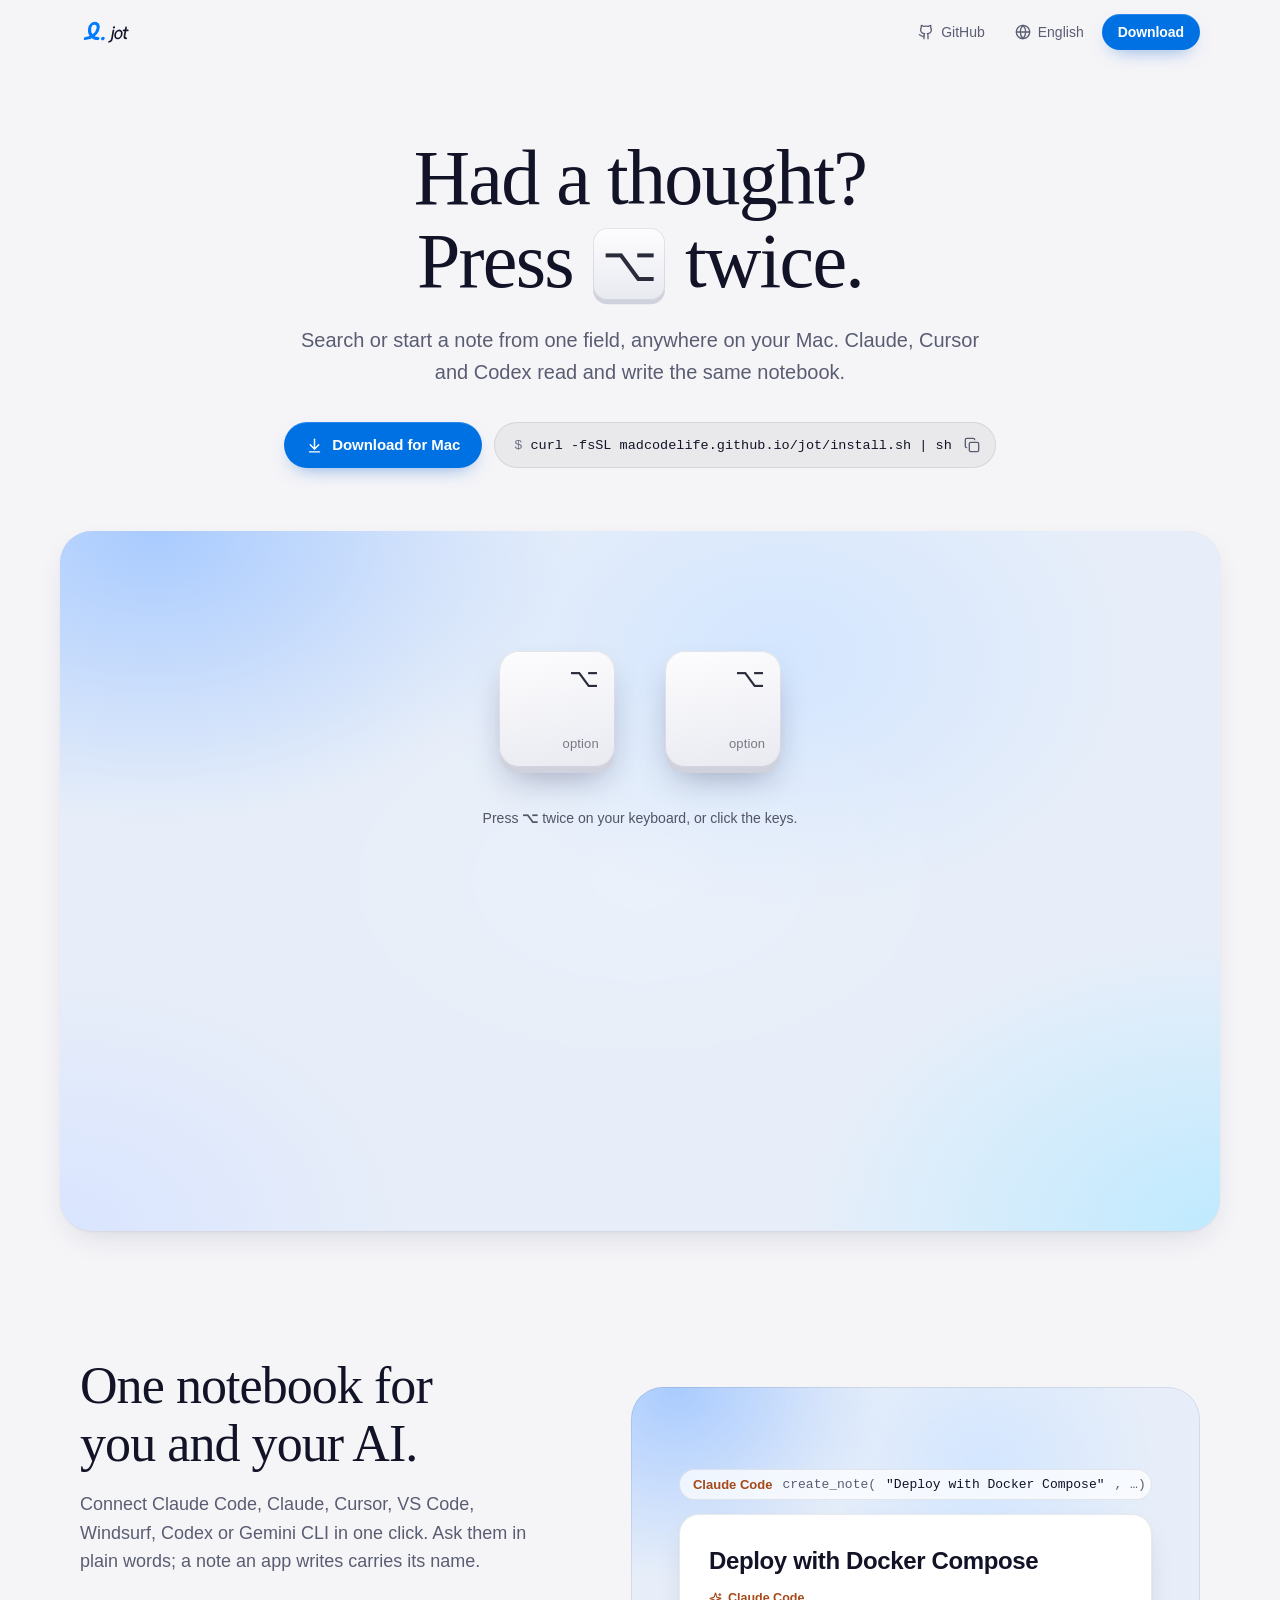
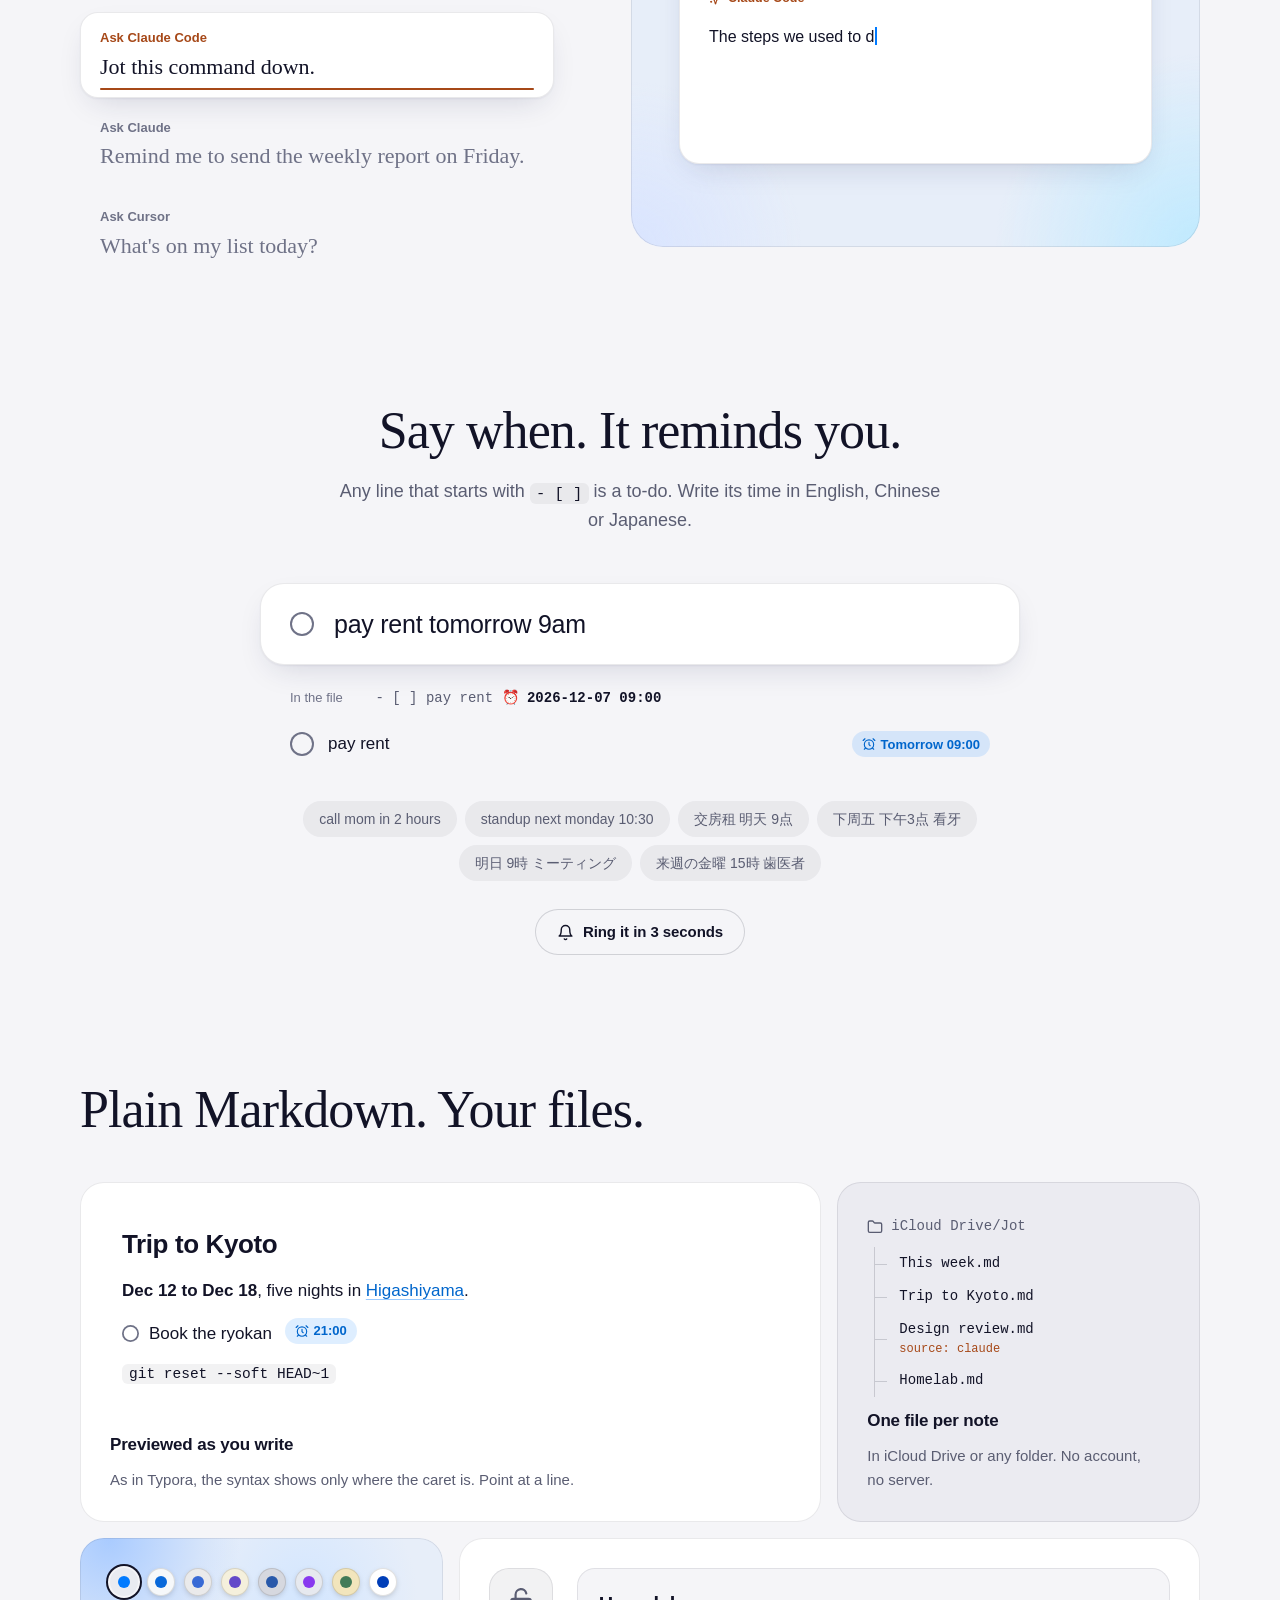
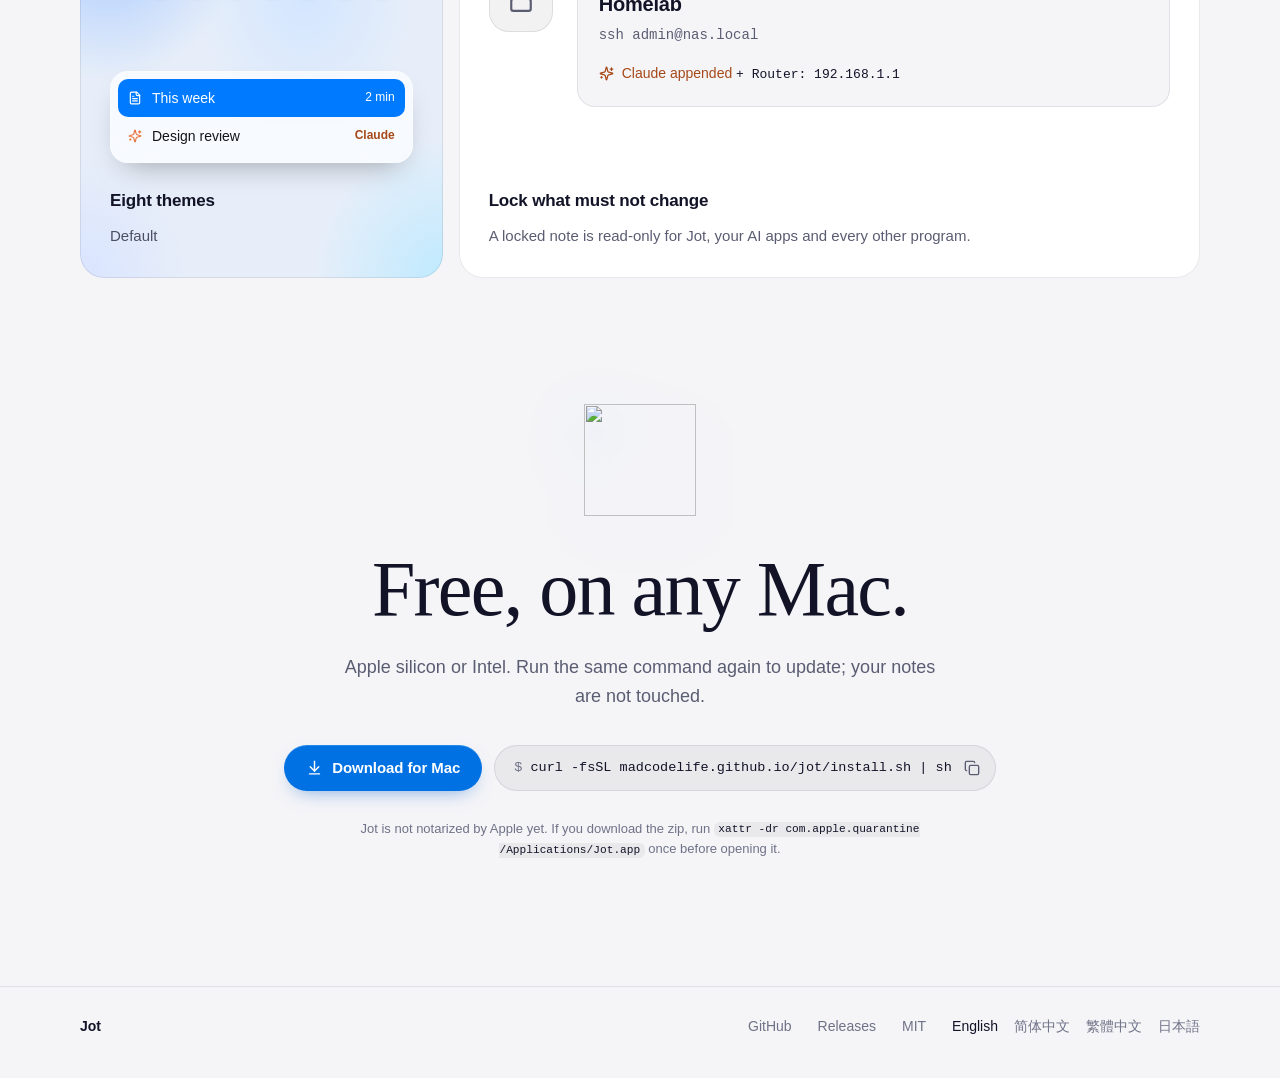
==== commit af343df3: "site: Speak every language the app does: Traditional Chinese and Japanese, from a language menu The " ====
--- a/site/index.html
+++ b/site/index.html
@@ -18,13 +18,35 @@
 <link rel="apple-touch-icon" href="apple-touch-icon.png">
 <link rel="stylesheet" href="style.css">
 <script>
-  // The language before the first paint: ?lang=, then the visitor's choice, then the browser's.
+  // The app's languages. The page's one is set before the first paint: ?lang=, then the visitor's choice, then the
+  // browser's. Chinese tagged Hant, or from Taiwan, Hong Kong or Macau, is Traditional (as in the app).
   (function () {
-    var lang = new URLSearchParams(location.search).get("lang");
-    try { lang = lang || localStorage.getItem("jot-lang"); } catch (e) {}
-    if (lang !== "en" && lang !== "zh") lang = /^zh/i.test(navigator.language || "") ? "zh" : "en";
-    document.documentElement.lang = lang === "zh" ? "zh-CN" : "en";
-    document.documentElement.dataset.lang = lang;
+    var TAG = { en: "en", zh: "zh-CN", "zh-Hant": "zh-TW", ja: "ja" };
+    var TITLE = {
+      en: "Jot: quick notes for macOS that you share with your AI apps",
+      zh: "Jot：在 Mac 上随手记，AI 也能读写",
+      "zh-Hant": "Jot：在 Mac 上隨手記，AI 也能讀寫",
+      ja: "Jot：AI と共有できる Mac のメモ帳",
+    };
+    function pick(l) {
+      l = String(l || "").toLowerCase().replace(/_/g, "-");
+      if (/^en\b/.test(l)) return "en";
+      if (/^zh-(hant|tw|hk|mo)\b/.test(l)) return "zh-Hant";
+      if (/^zh\b/.test(l)) return "zh";
+      if (/^ja\b/.test(l)) return "ja";
+      return null;
+    }
+    window.jotLang = function (l) {
+      var root = document.documentElement;
+      root.dataset.lang = l;
+      root.lang = TAG[l];
+      document.title = TITLE[l];
+    };
+    var lang = pick(new URLSearchParams(location.search).get("lang"));
+    try { lang = lang || pick(localStorage.getItem("jot-lang")); } catch (e) {}
+    var langs = navigator.languages || [navigator.language];
+    for (var i = 0; !lang && i < langs.length; i++) lang = pick(langs[i]);
+    window.jotLang(lang || "en");
   })();
 </script>
 </head>
@@ -49,20 +71,30 @@
   <symbol id="i-folder" viewBox="0 0 24 24"><path d="M20 20a2 2 0 0 0 2-2V8a2 2 0 0 0-2-2h-7.9a2 2 0 0 1-1.69-.9L9.6 3.9A2 2 0 0 0 7.93 3H4a2 2 0 0 0-2 2v13a2 2 0 0 0 2 2Z"/></symbol>
   <symbol id="i-plus" viewBox="0 0 24 24"><path d="M5 12h14"/><path d="M12 5v14"/></symbol>
   <symbol id="i-bell" viewBox="0 0 24 24"><path d="M6 8a6 6 0 0 1 12 0c0 7 3 9 3 9H3s3-2 3-9"/><path d="M10.3 21a1.94 1.94 0 0 0 3.4 0"/></symbol>
+  <symbol id="i-globe" viewBox="0 0 24 24"><circle cx="12" cy="12" r="10"/><path d="M12 2a14.5 14.5 0 0 0 0 20 14.5 14.5 0 0 0 0-20"/><path d="M2 12h20"/></symbol>
   <symbol id="i-pointer" viewBox="0 0 24 24"><path d="M4.04 2.2 20.2 9.43c.9.4.82 1.71-.13 2l-6.42 1.95a1 1 0 0 0-.66.66l-1.95 6.42c-.29.95-1.6 1.03-2-.13L2.2 4.04a1.4 1.4 0 0 1 1.84-1.84Z"/></symbol>
 </svg>
 
 <header class="nav">
   <div class="nav-in">
     <a class="brand" href="./" aria-label="Jot">
-      <!-- design/logo/loop/jot-horizontal.svg, its two inks as tokens: indigo and night, lilac and white on dark. -->
+      <!-- design/logo/loop/jot-horizontal.svg, its two inks as tokens: the symbol in the site's blue, the word dark or white. -->
       <svg class="brand-mark" viewBox="0 0 453 256" aria-hidden="true"><g transform="translate(-17 -2) translate(0 186) skewX(-10) translate(0 -186)"><path d="M62 186C102 186 156 150 156 100C156 71 138 56 119 56C98 56 84 74 84 98C84 148 126 186 170 186" fill="none" stroke="var(--logo-sym)" stroke-width="26" stroke-linecap="round" stroke-linejoin="round"/><circle cx="212" cy="186" r="15.5" fill="var(--logo-sym)"/></g><g transform="translate(244 45) scale(0.66)"><g transform="translate(0 0) translate(0 210) skewX(-10) translate(0 -210)" fill="none" stroke="var(--logo-word)" stroke-width="22" stroke-linecap="round" stroke-linejoin="round"><path d="M44 104V214C44 240 30 252 12 252"/><ellipse cx="118" cy="157" rx="42" ry="53"/><path d="M200 66V178C200 198 210 208 228 208M176 106H230"/><circle cx="44" cy="66" r="14" fill="var(--logo-word)" stroke="none"/></g></g></svg>
     </a>
     <nav class="nav-links">
       <a href="https://github.com/madcodelife/jot" class="nav-link"><svg class="ic"><use href="#i-github"/></svg><span>GitHub</span></a>
-      <button class="nav-link lang-toggle" type="button" data-lang-toggle><span data-en>中文</span><span data-zh>English</span></button>
+      <label class="nav-link lang-pick">
+        <svg class="ic"><use href="#i-globe"/></svg>
+        <span data-en>English</span><span data-zh>简体中文</span><span data-zh-hant>繁體中文</span><span data-ja>日本語</span>
+        <select data-lang-pick aria-label="Language">
+          <option value="en" lang="en">English</option>
+          <option value="zh" lang="zh-CN">简体中文</option>
+          <option value="zh-Hant" lang="zh-TW">繁體中文</option>
+          <option value="ja" lang="ja">日本語</option>
+        </select>
+      </label>
       <a href="https://github.com/madcodelife/jot/releases/latest" class="btn btn-small">
-        <span data-en>Download</span><span data-zh>下载</span>
+        <span data-en>Download</span><span data-zh>下载</span><span data-zh-hant>下載</span><span data-ja>ダウンロード</span>
       </a>
     </nav>
   </div>
@@ -76,15 +108,19 @@
       <h1 class="display">
         <span data-en>Had a thought? Press <kbd class="kbd-inline">⌥</kbd> twice.</span>
         <span data-zh><span class="nb">想到什么，</span><span class="nb">按两下 <kbd class="kbd-inline">⌥</kbd> 记下来</span></span>
+        <span data-zh-hant><span class="nb">想到什麼，</span><span class="nb">按兩下 <kbd class="kbd-inline">⌥</kbd> 記下來</span></span>
+        <span data-ja><span class="nb">思いついたら、</span><span class="nb"><kbd class="kbd-inline">⌥</kbd> を2回</span></span>
       </h1>
       <p class="lede">
         <span data-en>Search or start a note from one field, anywhere on your Mac. Claude, Cursor and Codex read and write the same notebook.</span>
         <span data-zh>在 Mac 上随时呼出，一个输入框，既能搜也能记。你的笔记，Claude、Cursor、Codex 也能看、也能写。</span>
+        <span data-zh-hant>在 Mac 上隨時叫出來，一個輸入框，可以搜尋也可以記。你的筆記，Claude、Cursor、Codex 也能看、也能寫。</span>
+        <span data-ja>Mac のどこからでも呼び出せて、ひとつの入力欄で検索もメモも。書いたメモは Claude、Cursor、Codex も読み書きできます。</span>
       </p>
       <div class="cta-row">
         <a href="https://github.com/madcodelife/jot/releases/latest" class="btn">
           <svg class="ic"><use href="#i-download"/></svg>
-          <span data-en>Download for Mac</span><span data-zh>下载 Mac 版</span>
+          <span data-en>Download for Mac</span><span data-zh>下载 Mac 版</span><span data-zh-hant>下載 Mac 版</span><span data-ja>Mac 版をダウンロード</span>
         </a>
         <button class="cmd" type="button" data-copy="curl -fsSL https://madcodelife.github.io/jot/install.sh | sh">
           <code><span class="cmd-dim">$</span> curl -fsSL madcodelife.github.io/jot/install.sh | sh</code>
@@ -102,6 +138,8 @@
         <p class="keys-hint">
           <span data-en>Press <b>⌥</b> twice on your keyboard, or click the keys.</span>
           <span data-zh>在键盘上按两下 <b>⌥</b>，或者直接点这两个键</span>
+          <span data-zh-hant>在鍵盤上按兩下 <b>⌥</b>，或直接點這兩個鍵</span>
+          <span data-ja>キーボードの <b>⌥</b> を2回押すか、このキーをクリック</span>
         </p>
       </div>
 
@@ -128,10 +166,14 @@
       <h2 class="h2">
         <span data-en>One notebook for you and your AI.</span>
         <span data-zh>你记的，AI 也看得到</span>
+        <span data-zh-hant>你記的，AI 也看得到</span>
+        <span data-ja>書いたメモは、AI にも見える</span>
       </h2>
       <p class="body">
         <span data-en>Connect Claude Code, Claude, Cursor, VS Code, Windsurf, Codex or Gemini CLI in one click. Ask them in plain words; a note an app writes carries its name.</span>
         <span data-zh>Claude Code、Claude、Cursor、VS Code、Windsurf、Codex、Gemini CLI，点一下就能连上。直接跟它说“帮我记一下”，它写的笔记会标上自己的名字。</span>
+        <span data-zh-hant>Claude Code、Claude、Cursor、VS Code、Windsurf、Codex、Gemini CLI，點一下就能連上。直接跟它說「幫我記一下」，它寫的筆記會標上自己的名字。</span>
+        <span data-ja>Claude Code、Claude、Cursor、VS Code、Windsurf、Codex、Gemini CLI とワンクリックでつながります。「メモしておいて」と頼めば書いてくれて、そのメモには AI の名前が付きます。</span>
       </p>
       <div class="asks" role="tablist" id="asks"></div>
     </div>
@@ -146,10 +188,14 @@
     <h2 class="h2 center reveal">
       <span data-en>Say when. It reminds you.</span>
       <span data-zh>随手写个时间，到点就提醒</span>
+      <span data-zh-hant>隨手寫個時間，時間到就提醒你</span>
+      <span data-ja>時間を書いておけば、その時に知らせます</span>
     </h2>
     <p class="body center reveal">
       <span data-en>Any line that starts with <code>- [ ]</code> is a to-do. Write its time in English, Chinese or Japanese.</span>
       <span data-zh>任何一行 <code>- [ ]</code> 都是待办。时间就照平时说话那样写，中文、英文、日文都认得。</span>
+      <span data-zh-hant>任何一行 <code>- [ ]</code> 都是待辦。時間就照平常講話那樣寫，中文、英文、日文都看得懂。</span>
+      <span data-ja><code>- [ ]</code> で始まる行は、どれもやることになります。時間はふだん話すように書けば大丈夫。日本語、英語、中国語のどれでも読み取ります。</span>
     </p>
 
     <div class="tparse reveal">
@@ -158,13 +204,13 @@
         <input id="tinput" type="text" spellcheck="false" autocomplete="off" aria-label="To-do">
       </label>
       <div class="tout" id="tout">
-        <div class="tfile"><span class="tfile-name" data-en>In the file</span><span class="tfile-name" data-zh>存成</span><code id="tfile"></code></div>
+        <div class="tfile"><span class="tfile-name" data-en>In the file</span><span class="tfile-name" data-zh>存成</span><span class="tfile-name" data-zh-hant>存成</span><span class="tfile-name" data-ja>ファイル</span><code id="tfile"></code></div>
         <div class="trow" id="trow"></div>
       </div>
       <div class="tchips" id="tchips"></div>
       <button class="btn btn-ghost" type="button" id="ring">
         <svg class="ic"><use href="#i-bell"/></svg>
-        <span data-en>Ring it in 3 seconds</span><span data-zh>3 秒后提醒我</span>
+        <span data-en>Ring it in 3 seconds</span><span data-zh>3 秒后提醒我</span><span data-zh-hant>3 秒後提醒我</span><span data-ja>3 秒後に鳴らす</span>
       </button>
     </div>
   </section>
@@ -174,6 +220,8 @@
     <h2 class="h2 reveal">
       <span data-en>Plain Markdown. Your files.</span>
       <span data-zh>纯 Markdown，文件在你手里</span>
+      <span data-zh-hant>純 Markdown，檔案在你手上</span>
+      <span data-ja>ただの Markdown。ファイルは手元に</span>
     </h2>
     <div class="bento">
       <div class="cell cell-md reveal">
@@ -190,36 +238,52 @@
             <p class="md-line" tabindex="0"><span class="mk">- [ ] </span><span class="md-box"></span>订旅馆 <span class="chip"><svg class="ic"><use href="#i-alarm"/></svg>21:00</span><span class="mk"> ⏰ 2026-12-01 21:00</span></p>
             <p class="md-line" tabindex="0"><span class="mk">`</span><code>git reset --soft HEAD~1</code><span class="mk">`</span></p>
           </div>
-        </div>
-        <h3 class="h3"><span data-en>Previewed as you write</span><span data-zh>边写边预览</span></h3>
+          <div data-zh-hant>
+            <p class="md-line md-h" tabindex="0"><span class="mk"># </span>京都旅行</p>
+            <p class="md-line" tabindex="0"><span class="mk">**</span><b>12 月 12 日到 18 日</b><span class="mk">**</span>，在<span class="mk">[</span><a>東山</a><span class="mk">](https://maps.app/…)</span>住五晚。</p>
+            <p class="md-line" tabindex="0"><span class="mk">- [ ] </span><span class="md-box"></span>訂旅館 <span class="chip"><svg class="ic"><use href="#i-alarm"/></svg>21:00</span><span class="mk"> ⏰ 2026-12-01 21:00</span></p>
+            <p class="md-line" tabindex="0"><span class="mk">`</span><code>git reset --soft HEAD~1</code><span class="mk">`</span></p>
+          </div>
+          <div data-ja>
+            <p class="md-line md-h" tabindex="0"><span class="mk"># </span>京都旅行</p>
+            <p class="md-line" tabindex="0"><span class="mk">**</span><b>12月12日〜18日</b><span class="mk">**</span>、<span class="mk">[</span><a>東山</a><span class="mk">](https://maps.app/…)</span>に5泊。</p>
+            <p class="md-line" tabindex="0"><span class="mk">- [ ] </span><span class="md-box"></span>旅館を予約 <span class="chip"><svg class="ic"><use href="#i-alarm"/></svg>21:00</span><span class="mk"> ⏰ 2026-12-01 21:00</span></p>
+            <p class="md-line" tabindex="0"><span class="mk">`</span><code>git reset --soft HEAD~1</code><span class="mk">`</span></p>
+          </div>
+        </div>
+        <h3 class="h3"><span data-en>Previewed as you write</span><span data-zh>边写边预览</span><span data-zh-hant>邊寫邊預覽</span><span data-ja>書きながらプレビュー</span></h3>
         <p class="small">
           <span data-en>As in Typora, the syntax shows only where the caret is. Point at a line.</span>
           <span data-zh>和 Typora 一样，只有光标所在的那行才显示 Markdown 符号。鼠标移上去看看。</span>
+          <span data-zh-hant>跟 Typora 一樣，只有游標所在的那一行才會顯示 Markdown 符號。把滑鼠移上去看看。</span>
+          <span data-ja>Typora と同じように、Markdown の記号はカーソルのある行にだけ表示されます。行にマウスを乗せてみてください。</span>
         </p>
       </div>
 
       <div class="cell cell-files reveal">
         <div class="files">
           <div class="files-dir"><svg class="ic"><use href="#i-folder"/></svg>iCloud Drive/Jot</div>
-          <div class="files-f"><span data-en>This week.md</span><span data-zh>本周.md</span></div>
-          <div class="files-f"><span data-en>Trip to Kyoto.md</span><span data-zh>京都之行.md</span></div>
-          <div class="files-f is-agent"><span data-en>Design review.md</span><span data-zh>设计评审.md</span> <span class="files-fm">source: claude</span></div>
+          <div class="files-f"><span data-en>This week.md</span><span data-zh>本周.md</span><span data-zh-hant>本週.md</span><span data-ja>今週.md</span></div>
+          <div class="files-f"><span data-en>Trip to Kyoto.md</span><span data-zh>京都之行.md</span><span data-zh-hant>京都旅行.md</span><span data-ja>京都旅行.md</span></div>
+          <div class="files-f is-agent"><span data-en>Design review.md</span><span data-zh>设计评审.md</span><span data-zh-hant>設計審查.md</span><span data-ja>デザインレビュー.md</span> <span class="files-fm">source: claude</span></div>
           <div class="files-f">Homelab.md</div>
         </div>
-        <h3 class="h3"><span data-en>One file per note</span><span data-zh>一条笔记一个文件</span></h3>
+        <h3 class="h3"><span data-en>One file per note</span><span data-zh>一条笔记一个文件</span><span data-zh-hant>一則筆記一個檔案</span><span data-ja>メモ1件にファイル1つ</span></h3>
         <p class="small">
           <span data-en>In iCloud Drive or any folder. No account, no server.</span>
           <span data-zh>放在 iCloud 云盘或任意文件夹。不用注册，也没有服务器。</span>
+          <span data-zh-hant>放在 iCloud 雲碟或任何資料夾。不用註冊，也沒有伺服器。</span>
+          <span data-ja>iCloud Drive でも、好きなフォルダでも。アカウントもサーバーもいりません。</span>
         </p>
       </div>
 
       <div class="cell cell-themes reveal">
         <div class="swatches" id="swatches" role="radiogroup" aria-label="Theme"></div>
         <div class="mini" id="mini">
-          <div class="mini-row is-sel"><svg class="ic"><use href="#i-doc"/></svg><span><span data-en>This week</span><span data-zh>本周</span></span><em><span data-en>2 min</span><span data-zh>2 分钟前</span></em></div>
-          <div class="mini-row"><svg class="ic mini-agent"><use href="#i-spark"/></svg><span><span data-en>Design review</span><span data-zh>设计评审</span></span><em class="mini-tag">Claude</em></div>
-        </div>
-        <h3 class="h3"><span data-en>Eight themes</span><span data-zh>八套主题</span></h3>
+          <div class="mini-row is-sel"><svg class="ic"><use href="#i-doc"/></svg><span><span data-en>This week</span><span data-zh>本周</span><span data-zh-hant>本週</span><span data-ja>今週</span></span><em><span data-en>2 min</span><span data-zh>2 分钟前</span><span data-zh-hant>2 分鐘前</span><span data-ja>2 分前</span></em></div>
+          <div class="mini-row"><svg class="ic mini-agent"><use href="#i-spark"/></svg><span><span data-en>Design review</span><span data-zh>设计评审</span><span data-zh-hant>設計審查</span><span data-ja>デザインレビュー</span></span><em class="mini-tag">Claude</em></div>
+        </div>
+        <h3 class="h3"><span data-en>Eight themes</span><span data-zh>八套主题</span><span data-zh-hant>八套主題</span><span data-ja>8 つのテーマ</span></h3>
         <p class="small" id="theme-name"></p>
       </div>
 
@@ -233,10 +297,12 @@
           <div class="lock-line">ssh admin@nas.local</div>
           <div class="lock-agent" id="lock-agent"></div>
         </div>
-        <h3 class="h3"><span data-en>Lock what must not change</span><span data-zh>重要的笔记，锁起来</span></h3>
+        <h3 class="h3"><span data-en>Lock what must not change</span><span data-zh>重要的笔记，锁起来</span><span data-zh-hant>重要的筆記，鎖起來</span><span data-ja>大事なメモはロック</span></h3>
         <p class="small">
           <span data-en>A locked note is read-only for Jot, your AI apps and every other program.</span>
           <span data-zh>锁上之后，Jot、AI 应用和其他程序都只能看，不能改。</span>
+          <span data-zh-hant>鎖上之後，Jot、AI App 和其他程式都只能看，不能改。</span>
+          <span data-ja>ロックしたメモは、Jot も AI アプリもほかのアプリも、読めるだけで書き換えられません。</span>
         </p>
       </div>
     </div>
@@ -251,15 +317,19 @@
     <h2 class="display center reveal">
       <span data-en>Free, on any Mac.</span>
       <span data-zh>免费，装上就能用</span>
+      <span data-zh-hant>免費，裝了就能用</span>
+      <span data-ja>無料。どの Mac でも</span>
     </h2>
     <p class="body center reveal">
       <span data-en>Apple silicon or Intel. Run the same command again to update; your notes are not touched.</span>
       <span data-zh>Apple 芯片和 Intel 的 Mac 都支持。想更新，再跑一遍同一条命令就行，笔记不会动。</span>
+      <span data-zh-hant>Apple 晶片和 Intel 的 Mac 都支援。要更新的話，再執行一次同一個指令就好，筆記不會被動到。</span>
+      <span data-ja>Apple シリコンでも Intel でも動きます。アップデートは同じコマンドをもう一度実行するだけで、メモはそのまま残ります。</span>
     </p>
     <div class="cta-row center reveal">
       <a href="https://github.com/madcodelife/jot/releases/latest" class="btn">
         <svg class="ic"><use href="#i-download"/></svg>
-        <span data-en>Download for Mac</span><span data-zh>下载 Mac 版</span>
+        <span data-en>Download for Mac</span><span data-zh>下载 Mac 版</span><span data-zh-hant>下載 Mac 版</span><span data-ja>Mac 版をダウンロード</span>
       </a>
       <button class="cmd" type="button" data-copy="curl -fsSL https://madcodelife.github.io/jot/install.sh | sh">
         <code><span class="cmd-dim">$</span> curl -fsSL madcodelife.github.io/jot/install.sh | sh</code>
@@ -269,6 +339,8 @@
     <p class="fine center reveal">
       <span data-en>Jot is not notarized by Apple yet. If you download the zip, run <code>xattr -dr com.apple.quarantine /Applications/Jot.app</code> once before opening it.</span>
       <span data-zh>Jot 暂未经过 Apple 公证。如果是下载 zip 安装，第一次打开前先运行 <code>xattr -dr com.apple.quarantine /Applications/Jot.app</code></span>
+      <span data-zh-hant>Jot 目前還沒有經過 Apple 公證。如果是下載 zip 安裝，第一次打開前先執行 <code>xattr -dr com.apple.quarantine /Applications/Jot.app</code></span>
+      <span data-ja>Jot はまだ Apple の公証を受けていません。zip をダウンロードした場合は、初めて開く前に <code>xattr -dr com.apple.quarantine /Applications/Jot.app</code> を一度実行してください。</span>
     </p>
   </section>
 
@@ -278,9 +350,14 @@
   <div class="foot-in">
     <span>Jot</span>
     <a href="https://github.com/madcodelife/jot">GitHub</a>
-    <a href="https://github.com/madcodelife/jot/releases"><span data-en>Releases</span><span data-zh>版本</span></a>
+    <a href="https://github.com/madcodelife/jot/releases"><span data-en>Releases</span><span data-zh>版本</span><span data-zh-hant>版本</span><span data-ja>リリース</span></a>
     <a href="https://github.com/madcodelife/jot/blob/main/LICENSE">MIT</a>
-    <button type="button" class="lang-toggle" data-lang-toggle><span data-en>中文</span><span data-zh>English</span></button>
+    <div class="foot-langs">
+      <button type="button" data-set-lang="en" lang="en">English</button>
+      <button type="button" data-set-lang="zh" lang="zh-CN">简体中文</button>
+      <button type="button" data-set-lang="zh-Hant" lang="zh-TW">繁體中文</button>
+      <button type="button" data-set-lang="ja" lang="ja">日本語</button>
+    </div>
   </div>
 </footer>
 
--- a/site/style.css
+++ b/site/style.css
@@ -18,8 +18,7 @@
   --agent: #a64818;
   --code: rgba(18, 19, 39, 0.055);
   --shadow: 0 1px 2px rgba(30, 32, 80, 0.06), 0 12px 32px -12px rgba(30, 32, 80, 0.18);
-  /* The logo keeps the brand's inks (design/logo/loop/README.md): indigo, lilac on dark. The UI is blue. */
-  --logo-sym: #2b2f8f;
+  --logo-sym: #007aff;
   /* Filled buttons: Apple's button blue, deep enough for white text (4.6:1). */
   --btn: #0071e3;
   --btn-hover: #0077ed;
@@ -65,7 +64,7 @@
     --agent: #ffb183;
     --code: rgba(255, 255, 255, 0.07);
     --shadow: 0 1px 2px rgba(0, 0, 0, 0.4), 0 16px 40px -16px rgba(0, 0, 0, 0.7);
-    --logo-sym: #9ea2ff;
+    --logo-sym: #0a84ff;
     --logo-word: #f3f3f8;
 
     --key-top: #2b2c38;
@@ -83,9 +82,20 @@
   }
 }
 
-/* Language: both are in the markup; the root's data-lang hides the other. */
-[data-lang="en"] [data-zh],
-[data-lang="zh"] [data-en] { display: none !important; }
+/* Language: every one is in the markup; the root's data-lang hides the others. */
+html:not([data-lang="en"]) [data-en],
+html:not([data-lang="zh"]) [data-zh],
+html:not([data-lang="zh-Hant"]) [data-zh-hant],
+html:not([data-lang="ja"]) [data-ja] { display: none !important; }
+/* Traditional Chinese and Japanese take their own glyphs before the Simplified ones. */
+[data-lang="zh-Hant"] {
+  --serif: "New York", ui-serif, "Iowan Old Style", "Songti TC", "Noto Serif TC", "Source Han Serif TC", Georgia, serif;
+  --sans: -apple-system, BlinkMacSystemFont, "SF Pro Text", "PingFang TC", "Helvetica Neue", "Segoe UI", "Microsoft JhengHei", sans-serif;
+}
+[data-lang="ja"] {
+  --serif: "New York", ui-serif, "Iowan Old Style", "Hiragino Mincho ProN", "Yu Mincho", "Noto Serif JP", Georgia, serif;
+  --sans: -apple-system, BlinkMacSystemFont, "SF Pro Text", "Hiragino Sans", "Hiragino Kaku Gothic ProN", "Helvetica Neue", "Segoe UI", "Yu Gothic", Meiryo, sans-serif;
+}
 
 * { box-sizing: border-box; }
 html { -webkit-text-size-adjust: 100%; scroll-padding-top: 80px; }
@@ -119,7 +129,7 @@
   margin: 0;
   text-wrap: balance;
 }
-[data-lang="zh"] .display { letter-spacing: 0; line-height: 1.14; }
+html:not([data-lang="en"]) .display { letter-spacing: 0; line-height: 1.14; }
 .nb { display: inline-block; }
 .h2 {
   font-family: var(--serif);
@@ -130,7 +140,7 @@
   margin: 0 0 18px;
   text-wrap: balance;
 }
-[data-lang="zh"] .h2 { letter-spacing: 0; }
+html:not([data-lang="en"]) .h2 { letter-spacing: 0; }
 .h3 { font-size: 17px; font-weight: 600; letter-spacing: -0.01em; margin: 0 0 4px; }
 .lede { font-size: clamp(17px, 1.6vw, 20px); color: var(--muted); max-width: 34em; margin: 22px auto 0; text-wrap: pretty; }
 .body { font-size: 18px; color: var(--muted); max-width: 34em; margin: 0; text-wrap: pretty; }
@@ -201,6 +211,13 @@
 }
 .nav-link:hover { color: var(--fg); background: var(--code); }
 .nav-link .ic { font-size: 16px; }
+/* The language menu: a native select laid over the globe and the language's name. */
+.lang-pick { position: relative; }
+.lang-pick select {
+  position: absolute; inset: 0; width: 100%; height: 100%;
+  opacity: 0; cursor: pointer; font-size: 16px; border: 0;
+}
+.lang-pick:has(select:focus-visible) { outline: 2px solid var(--accent); outline-offset: 3px; }
 
 /* Hero. */
 main { overflow-x: clip; }
@@ -649,6 +666,8 @@
 .foot-in > span { color: var(--fg); font-weight: 600; margin-right: auto; }
 .foot a, .foot button { color: var(--faint); text-decoration: none; background: none; border: 0; padding: 0; cursor: pointer; font-size: 14px; }
 .foot a:hover, .foot button:hover { color: var(--fg); }
+.foot-langs { display: flex; flex-wrap: wrap; gap: 8px 16px; }
+.foot-langs button[aria-current="true"] { color: var(--fg); }
 
 /* The notch island, for a reminder that comes due. */
 .island {
@@ -708,8 +727,6 @@
 }
 @media (max-width: 640px) {
   .nav-link span { display: none; }
-  .nav-link.lang-toggle span { display: inline; }
-  [data-lang="en"] .nav-link.lang-toggle [data-zh], [data-lang="zh"] .nav-link.lang-toggle [data-en] { display: none; }
   .stage { height: 600px; border-radius: 24px; margin-top: 40px; }
   .key { width: 92px; height: 92px; border-radius: 17px; }
   .key-glyph { font-size: 22px; top: 11px; right: 13px; }
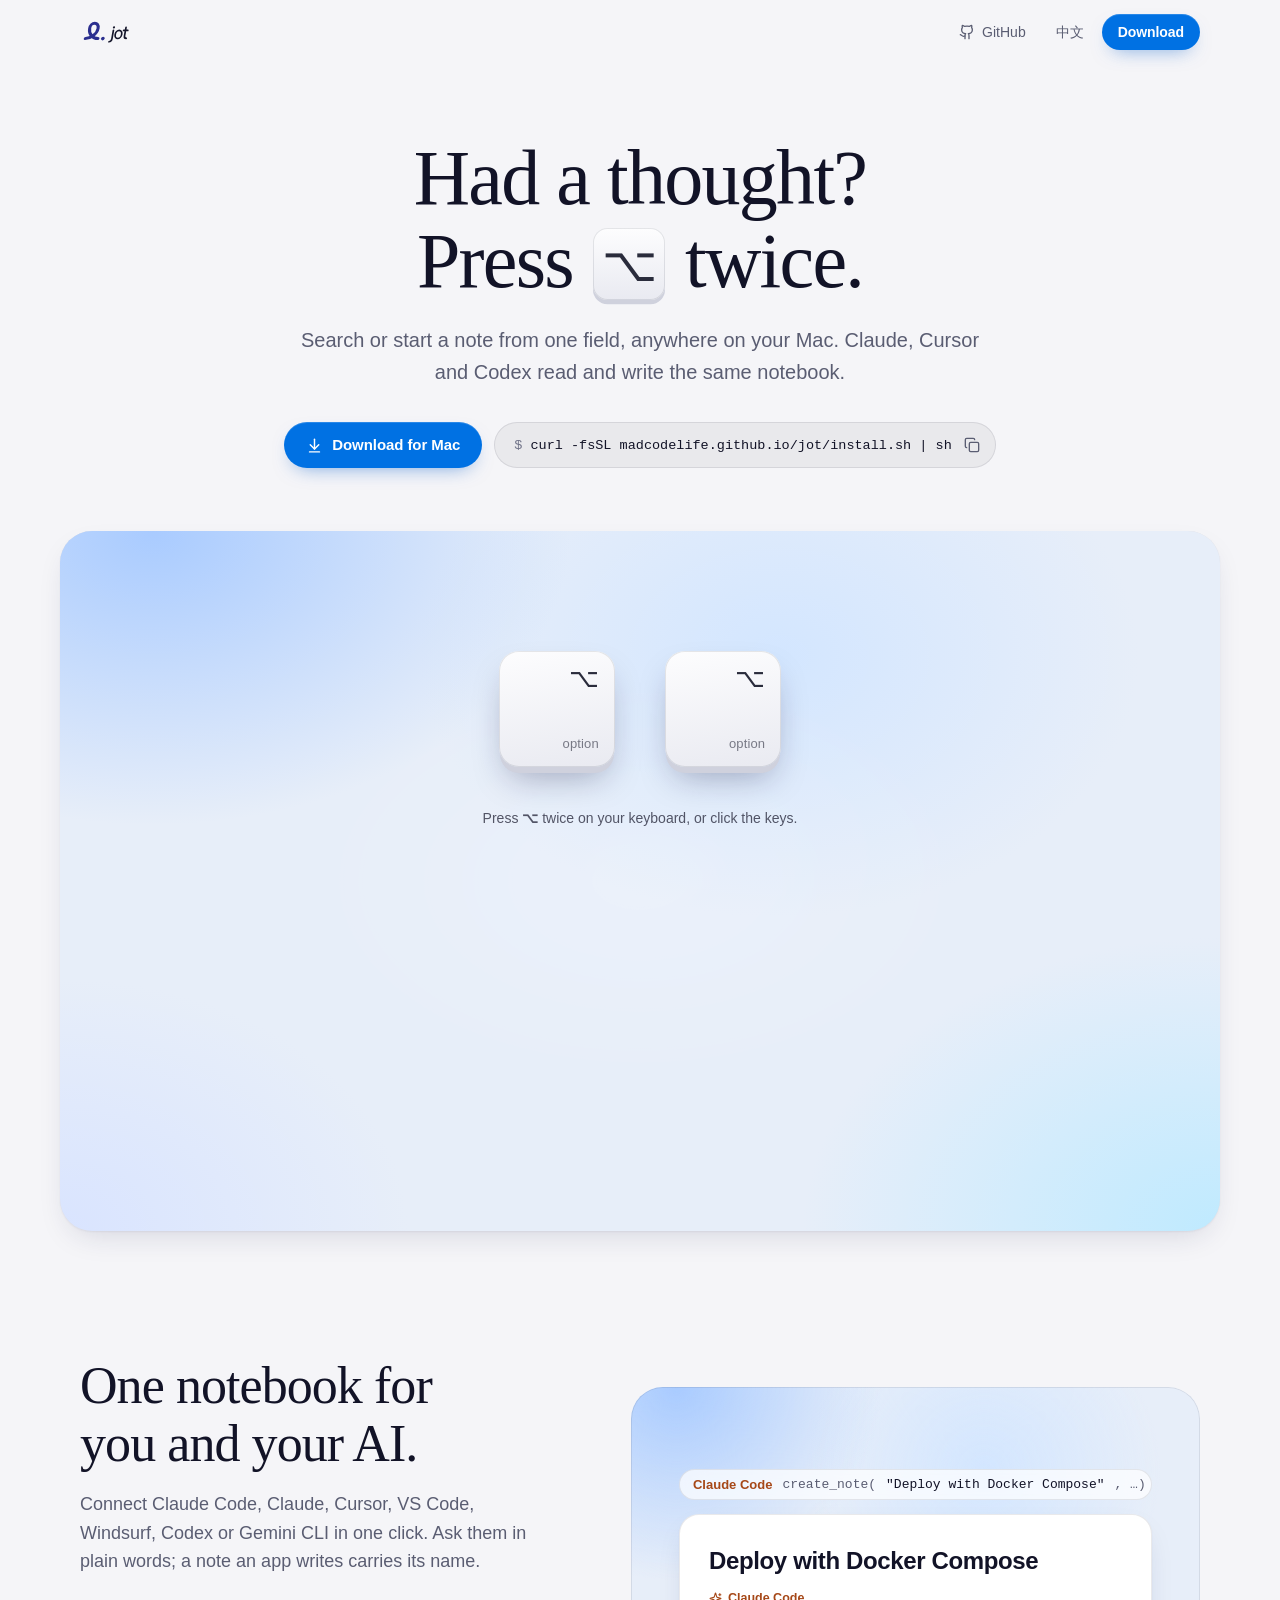
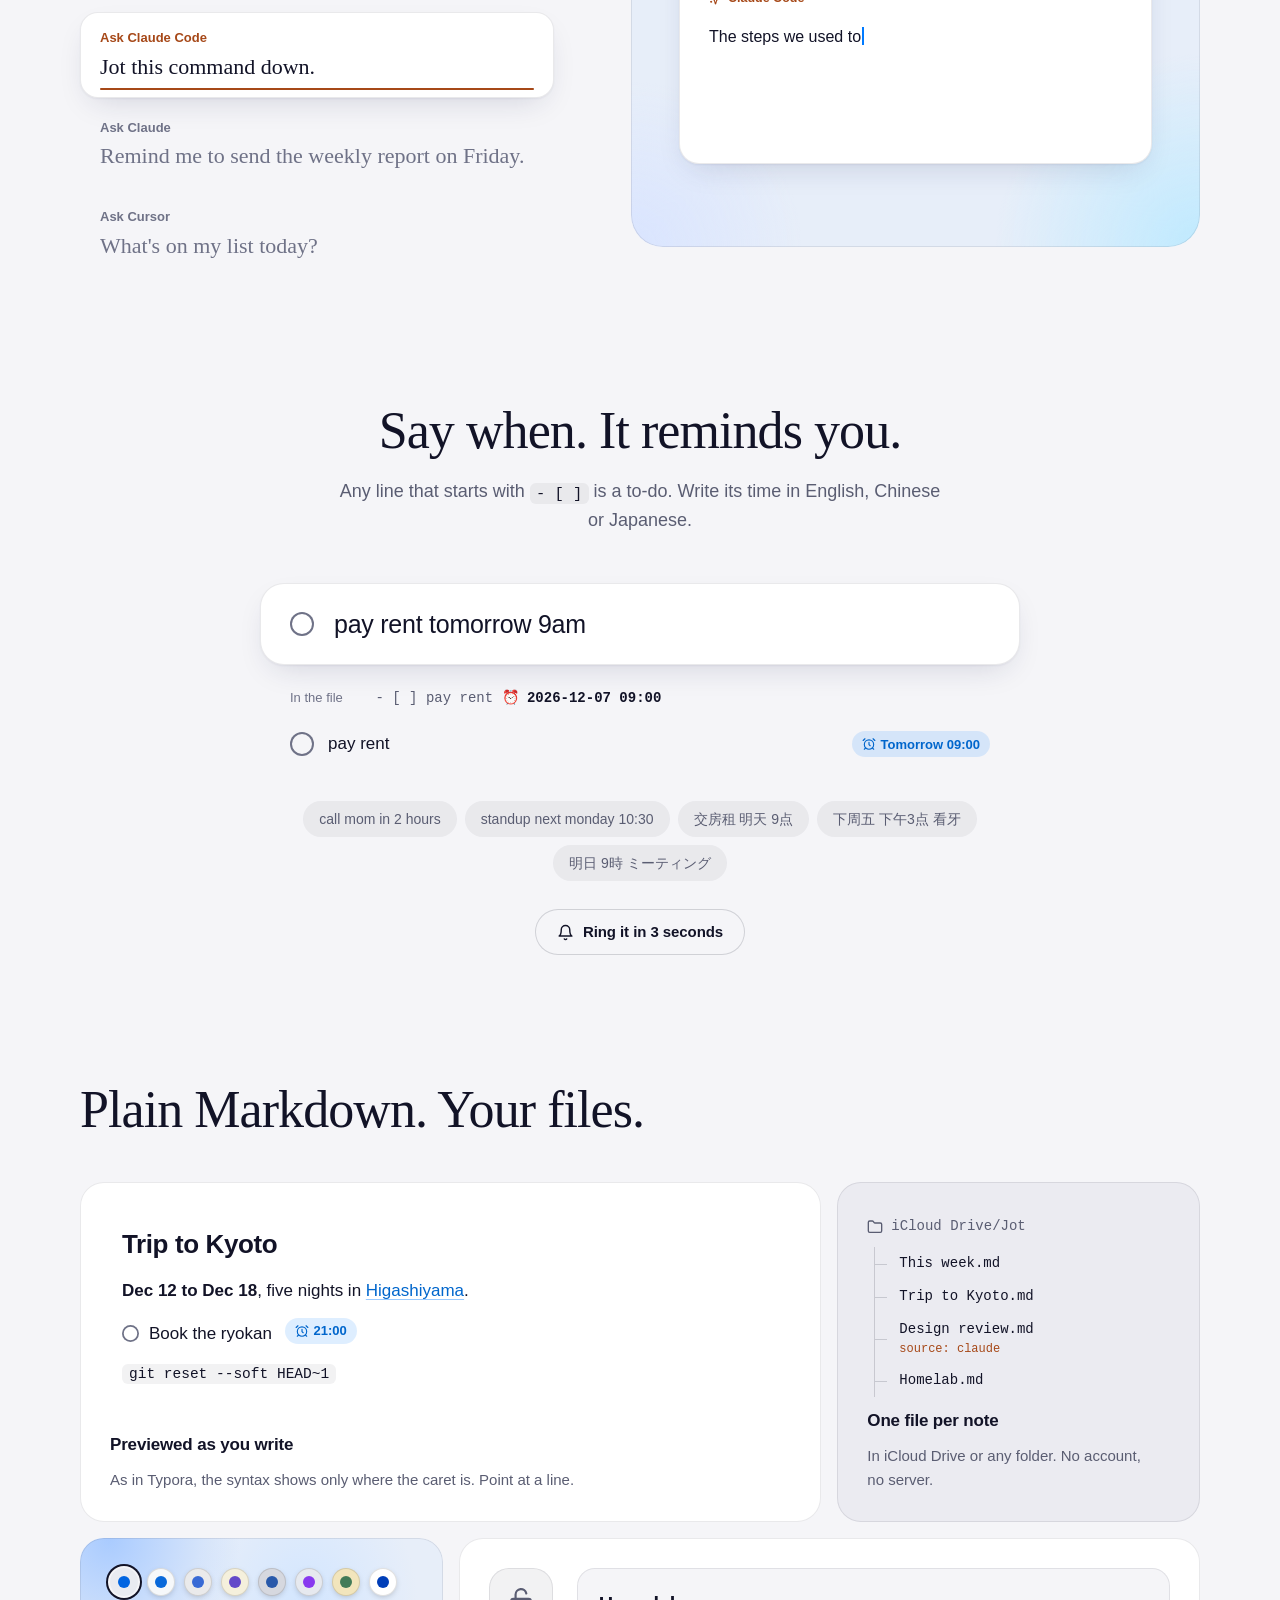
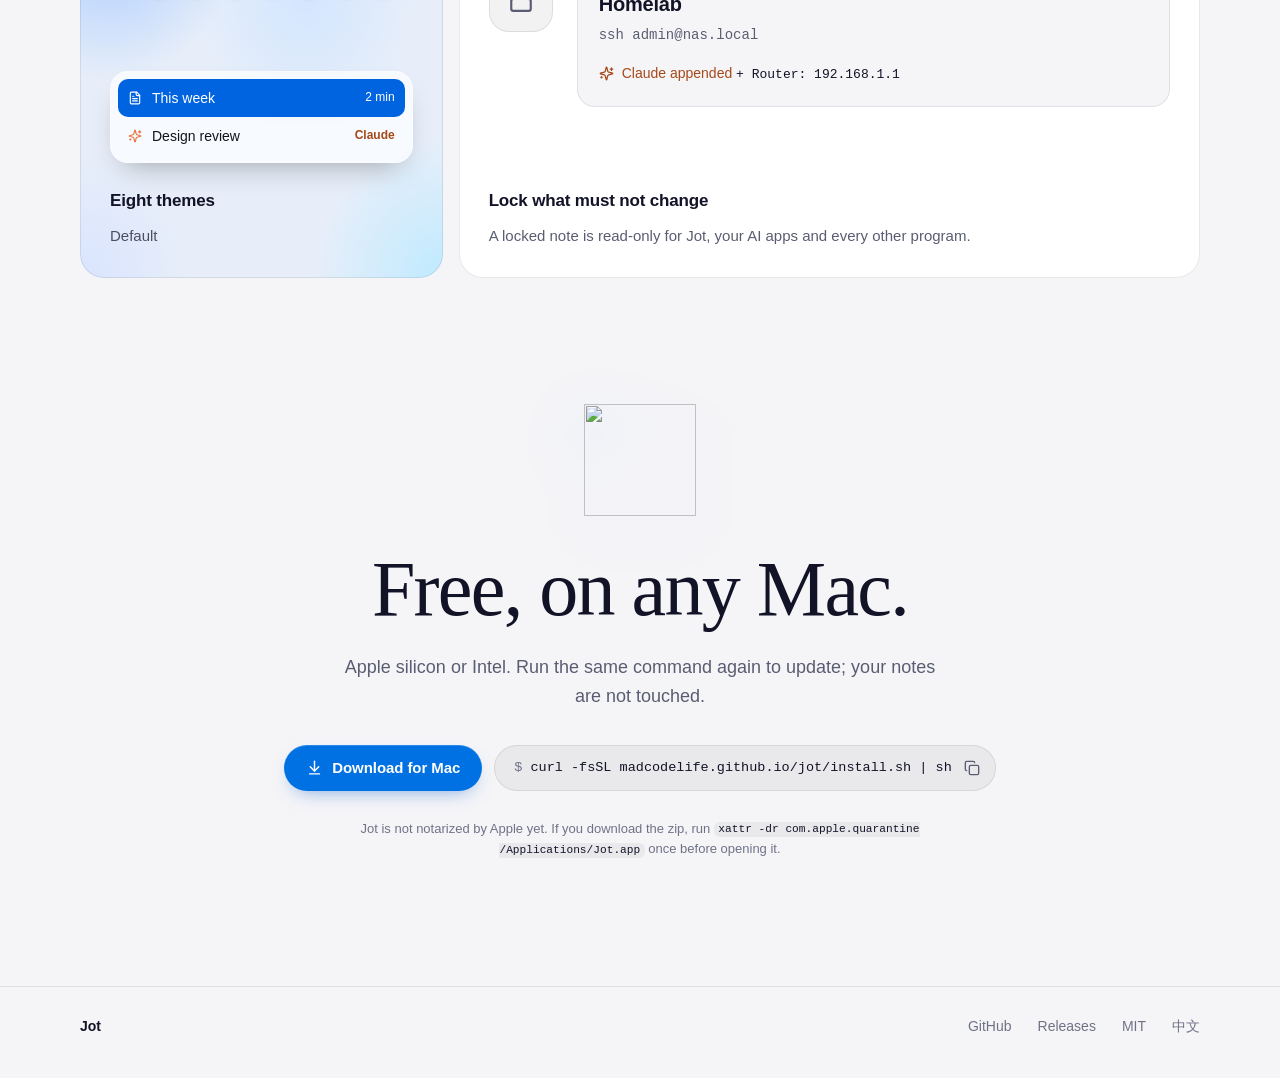
==== commit f6aa121b: "site: Draw the logo in the brand's indigo again (#73) The website's logo symbol turned blue with the" ====
--- a/site/index.html
+++ b/site/index.html
@@ -18,35 +18,13 @@
 <link rel="apple-touch-icon" href="apple-touch-icon.png">
 <link rel="stylesheet" href="style.css">
 <script>
-  // The app's languages. The page's one is set before the first paint: ?lang=, then the visitor's choice, then the
-  // browser's. Chinese tagged Hant, or from Taiwan, Hong Kong or Macau, is Traditional (as in the app).
+  // The language before the first paint: ?lang=, then the visitor's choice, then the browser's.
   (function () {
-    var TAG = { en: "en", zh: "zh-CN", "zh-Hant": "zh-TW", ja: "ja" };
-    var TITLE = {
-      en: "Jot: quick notes for macOS that you share with your AI apps",
-      zh: "Jot：在 Mac 上随手记，AI 也能读写",
-      "zh-Hant": "Jot：在 Mac 上隨手記，AI 也能讀寫",
-      ja: "Jot：AI と共有できる Mac のメモ帳",
-    };
-    function pick(l) {
-      l = String(l || "").toLowerCase().replace(/_/g, "-");
-      if (/^en\b/.test(l)) return "en";
-      if (/^zh-(hant|tw|hk|mo)\b/.test(l)) return "zh-Hant";
-      if (/^zh\b/.test(l)) return "zh";
-      if (/^ja\b/.test(l)) return "ja";
-      return null;
-    }
-    window.jotLang = function (l) {
-      var root = document.documentElement;
-      root.dataset.lang = l;
-      root.lang = TAG[l];
-      document.title = TITLE[l];
-    };
-    var lang = pick(new URLSearchParams(location.search).get("lang"));
-    try { lang = lang || pick(localStorage.getItem("jot-lang")); } catch (e) {}
-    var langs = navigator.languages || [navigator.language];
-    for (var i = 0; !lang && i < langs.length; i++) lang = pick(langs[i]);
-    window.jotLang(lang || "en");
+    var lang = new URLSearchParams(location.search).get("lang");
+    try { lang = lang || localStorage.getItem("jot-lang"); } catch (e) {}
+    if (lang !== "en" && lang !== "zh") lang = /^zh/i.test(navigator.language || "") ? "zh" : "en";
+    document.documentElement.lang = lang === "zh" ? "zh-CN" : "en";
+    document.documentElement.dataset.lang = lang;
   })();
 </script>
 </head>
@@ -71,30 +49,20 @@
   <symbol id="i-folder" viewBox="0 0 24 24"><path d="M20 20a2 2 0 0 0 2-2V8a2 2 0 0 0-2-2h-7.9a2 2 0 0 1-1.69-.9L9.6 3.9A2 2 0 0 0 7.93 3H4a2 2 0 0 0-2 2v13a2 2 0 0 0 2 2Z"/></symbol>
   <symbol id="i-plus" viewBox="0 0 24 24"><path d="M5 12h14"/><path d="M12 5v14"/></symbol>
   <symbol id="i-bell" viewBox="0 0 24 24"><path d="M6 8a6 6 0 0 1 12 0c0 7 3 9 3 9H3s3-2 3-9"/><path d="M10.3 21a1.94 1.94 0 0 0 3.4 0"/></symbol>
-  <symbol id="i-globe" viewBox="0 0 24 24"><circle cx="12" cy="12" r="10"/><path d="M12 2a14.5 14.5 0 0 0 0 20 14.5 14.5 0 0 0 0-20"/><path d="M2 12h20"/></symbol>
   <symbol id="i-pointer" viewBox="0 0 24 24"><path d="M4.04 2.2 20.2 9.43c.9.4.82 1.71-.13 2l-6.42 1.95a1 1 0 0 0-.66.66l-1.95 6.42c-.29.95-1.6 1.03-2-.13L2.2 4.04a1.4 1.4 0 0 1 1.84-1.84Z"/></symbol>
 </svg>
 
 <header class="nav">
   <div class="nav-in">
     <a class="brand" href="./" aria-label="Jot">
-      <!-- design/logo/loop/jot-horizontal.svg, its two inks as tokens: the symbol in the site's blue, the word dark or white. -->
+      <!-- design/logo/loop/jot-horizontal.svg, its two inks as tokens: indigo and night, lilac and white on dark. -->
       <svg class="brand-mark" viewBox="0 0 453 256" aria-hidden="true"><g transform="translate(-17 -2) translate(0 186) skewX(-10) translate(0 -186)"><path d="M62 186C102 186 156 150 156 100C156 71 138 56 119 56C98 56 84 74 84 98C84 148 126 186 170 186" fill="none" stroke="var(--logo-sym)" stroke-width="26" stroke-linecap="round" stroke-linejoin="round"/><circle cx="212" cy="186" r="15.5" fill="var(--logo-sym)"/></g><g transform="translate(244 45) scale(0.66)"><g transform="translate(0 0) translate(0 210) skewX(-10) translate(0 -210)" fill="none" stroke="var(--logo-word)" stroke-width="22" stroke-linecap="round" stroke-linejoin="round"><path d="M44 104V214C44 240 30 252 12 252"/><ellipse cx="118" cy="157" rx="42" ry="53"/><path d="M200 66V178C200 198 210 208 228 208M176 106H230"/><circle cx="44" cy="66" r="14" fill="var(--logo-word)" stroke="none"/></g></g></svg>
     </a>
     <nav class="nav-links">
       <a href="https://github.com/madcodelife/jot" class="nav-link"><svg class="ic"><use href="#i-github"/></svg><span>GitHub</span></a>
-      <label class="nav-link lang-pick">
-        <svg class="ic"><use href="#i-globe"/></svg>
-        <span data-en>English</span><span data-zh>简体中文</span><span data-zh-hant>繁體中文</span><span data-ja>日本語</span>
-        <select data-lang-pick aria-label="Language">
-          <option value="en" lang="en">English</option>
-          <option value="zh" lang="zh-CN">简体中文</option>
-          <option value="zh-Hant" lang="zh-TW">繁體中文</option>
-          <option value="ja" lang="ja">日本語</option>
-        </select>
-      </label>
+      <button class="nav-link lang-toggle" type="button" data-lang-toggle><span data-en>中文</span><span data-zh>English</span></button>
       <a href="https://github.com/madcodelife/jot/releases/latest" class="btn btn-small">
-        <span data-en>Download</span><span data-zh>下载</span><span data-zh-hant>下載</span><span data-ja>ダウンロード</span>
+        <span data-en>Download</span><span data-zh>下载</span>
       </a>
     </nav>
   </div>
@@ -108,19 +76,15 @@
       <h1 class="display">
         <span data-en>Had a thought? Press <kbd class="kbd-inline">⌥</kbd> twice.</span>
         <span data-zh><span class="nb">想到什么，</span><span class="nb">按两下 <kbd class="kbd-inline">⌥</kbd> 记下来</span></span>
-        <span data-zh-hant><span class="nb">想到什麼，</span><span class="nb">按兩下 <kbd class="kbd-inline">⌥</kbd> 記下來</span></span>
-        <span data-ja><span class="nb">思いついたら、</span><span class="nb"><kbd class="kbd-inline">⌥</kbd> を2回</span></span>
       </h1>
       <p class="lede">
         <span data-en>Search or start a note from one field, anywhere on your Mac. Claude, Cursor and Codex read and write the same notebook.</span>
         <span data-zh>在 Mac 上随时呼出，一个输入框，既能搜也能记。你的笔记，Claude、Cursor、Codex 也能看、也能写。</span>
-        <span data-zh-hant>在 Mac 上隨時叫出來，一個輸入框，可以搜尋也可以記。你的筆記，Claude、Cursor、Codex 也能看、也能寫。</span>
-        <span data-ja>Mac のどこからでも呼び出せて、ひとつの入力欄で検索もメモも。書いたメモは Claude、Cursor、Codex も読み書きできます。</span>
       </p>
       <div class="cta-row">
         <a href="https://github.com/madcodelife/jot/releases/latest" class="btn">
           <svg class="ic"><use href="#i-download"/></svg>
-          <span data-en>Download for Mac</span><span data-zh>下载 Mac 版</span><span data-zh-hant>下載 Mac 版</span><span data-ja>Mac 版をダウンロード</span>
+          <span data-en>Download for Mac</span><span data-zh>下载 Mac 版</span>
         </a>
         <button class="cmd" type="button" data-copy="curl -fsSL https://madcodelife.github.io/jot/install.sh | sh">
           <code><span class="cmd-dim">$</span> curl -fsSL madcodelife.github.io/jot/install.sh | sh</code>
@@ -138,8 +102,6 @@
         <p class="keys-hint">
           <span data-en>Press <b>⌥</b> twice on your keyboard, or click the keys.</span>
           <span data-zh>在键盘上按两下 <b>⌥</b>，或者直接点这两个键</span>
-          <span data-zh-hant>在鍵盤上按兩下 <b>⌥</b>，或直接點這兩個鍵</span>
-          <span data-ja>キーボードの <b>⌥</b> を2回押すか、このキーをクリック</span>
         </p>
       </div>
 
@@ -166,14 +128,10 @@
       <h2 class="h2">
         <span data-en>One notebook for you and your AI.</span>
         <span data-zh>你记的，AI 也看得到</span>
-        <span data-zh-hant>你記的，AI 也看得到</span>
-        <span data-ja>書いたメモは、AI にも見える</span>
       </h2>
       <p class="body">
         <span data-en>Connect Claude Code, Claude, Cursor, VS Code, Windsurf, Codex or Gemini CLI in one click. Ask them in plain words; a note an app writes carries its name.</span>
         <span data-zh>Claude Code、Claude、Cursor、VS Code、Windsurf、Codex、Gemini CLI，点一下就能连上。直接跟它说“帮我记一下”，它写的笔记会标上自己的名字。</span>
-        <span data-zh-hant>Claude Code、Claude、Cursor、VS Code、Windsurf、Codex、Gemini CLI，點一下就能連上。直接跟它說「幫我記一下」，它寫的筆記會標上自己的名字。</span>
-        <span data-ja>Claude Code、Claude、Cursor、VS Code、Windsurf、Codex、Gemini CLI とワンクリックでつながります。「メモしておいて」と頼めば書いてくれて、そのメモには AI の名前が付きます。</span>
       </p>
       <div class="asks" role="tablist" id="asks"></div>
     </div>
@@ -188,14 +146,10 @@
     <h2 class="h2 center reveal">
       <span data-en>Say when. It reminds you.</span>
       <span data-zh>随手写个时间，到点就提醒</span>
-      <span data-zh-hant>隨手寫個時間，時間到就提醒你</span>
-      <span data-ja>時間を書いておけば、その時に知らせます</span>
     </h2>
     <p class="body center reveal">
       <span data-en>Any line that starts with <code>- [ ]</code> is a to-do. Write its time in English, Chinese or Japanese.</span>
       <span data-zh>任何一行 <code>- [ ]</code> 都是待办。时间就照平时说话那样写，中文、英文、日文都认得。</span>
-      <span data-zh-hant>任何一行 <code>- [ ]</code> 都是待辦。時間就照平常講話那樣寫，中文、英文、日文都看得懂。</span>
-      <span data-ja><code>- [ ]</code> で始まる行は、どれもやることになります。時間はふだん話すように書けば大丈夫。日本語、英語、中国語のどれでも読み取ります。</span>
     </p>
 
     <div class="tparse reveal">
@@ -204,13 +158,13 @@
         <input id="tinput" type="text" spellcheck="false" autocomplete="off" aria-label="To-do">
       </label>
       <div class="tout" id="tout">
-        <div class="tfile"><span class="tfile-name" data-en>In the file</span><span class="tfile-name" data-zh>存成</span><span class="tfile-name" data-zh-hant>存成</span><span class="tfile-name" data-ja>ファイル</span><code id="tfile"></code></div>
+        <div class="tfile"><span class="tfile-name" data-en>In the file</span><span class="tfile-name" data-zh>存成</span><code id="tfile"></code></div>
         <div class="trow" id="trow"></div>
       </div>
       <div class="tchips" id="tchips"></div>
       <button class="btn btn-ghost" type="button" id="ring">
         <svg class="ic"><use href="#i-bell"/></svg>
-        <span data-en>Ring it in 3 seconds</span><span data-zh>3 秒后提醒我</span><span data-zh-hant>3 秒後提醒我</span><span data-ja>3 秒後に鳴らす</span>
+        <span data-en>Ring it in 3 seconds</span><span data-zh>3 秒后提醒我</span>
       </button>
     </div>
   </section>
@@ -220,8 +174,6 @@
     <h2 class="h2 reveal">
       <span data-en>Plain Markdown. Your files.</span>
       <span data-zh>纯 Markdown，文件在你手里</span>
-      <span data-zh-hant>純 Markdown，檔案在你手上</span>
-      <span data-ja>ただの Markdown。ファイルは手元に</span>
     </h2>
     <div class="bento">
       <div class="cell cell-md reveal">
@@ -238,52 +190,36 @@
             <p class="md-line" tabindex="0"><span class="mk">- [ ] </span><span class="md-box"></span>订旅馆 <span class="chip"><svg class="ic"><use href="#i-alarm"/></svg>21:00</span><span class="mk"> ⏰ 2026-12-01 21:00</span></p>
             <p class="md-line" tabindex="0"><span class="mk">`</span><code>git reset --soft HEAD~1</code><span class="mk">`</span></p>
           </div>
-          <div data-zh-hant>
-            <p class="md-line md-h" tabindex="0"><span class="mk"># </span>京都旅行</p>
-            <p class="md-line" tabindex="0"><span class="mk">**</span><b>12 月 12 日到 18 日</b><span class="mk">**</span>，在<span class="mk">[</span><a>東山</a><span class="mk">](https://maps.app/…)</span>住五晚。</p>
-            <p class="md-line" tabindex="0"><span class="mk">- [ ] </span><span class="md-box"></span>訂旅館 <span class="chip"><svg class="ic"><use href="#i-alarm"/></svg>21:00</span><span class="mk"> ⏰ 2026-12-01 21:00</span></p>
-            <p class="md-line" tabindex="0"><span class="mk">`</span><code>git reset --soft HEAD~1</code><span class="mk">`</span></p>
-          </div>
-          <div data-ja>
-            <p class="md-line md-h" tabindex="0"><span class="mk"># </span>京都旅行</p>
-            <p class="md-line" tabindex="0"><span class="mk">**</span><b>12月12日〜18日</b><span class="mk">**</span>、<span class="mk">[</span><a>東山</a><span class="mk">](https://maps.app/…)</span>に5泊。</p>
-            <p class="md-line" tabindex="0"><span class="mk">- [ ] </span><span class="md-box"></span>旅館を予約 <span class="chip"><svg class="ic"><use href="#i-alarm"/></svg>21:00</span><span class="mk"> ⏰ 2026-12-01 21:00</span></p>
-            <p class="md-line" tabindex="0"><span class="mk">`</span><code>git reset --soft HEAD~1</code><span class="mk">`</span></p>
-          </div>
-        </div>
-        <h3 class="h3"><span data-en>Previewed as you write</span><span data-zh>边写边预览</span><span data-zh-hant>邊寫邊預覽</span><span data-ja>書きながらプレビュー</span></h3>
+        </div>
+        <h3 class="h3"><span data-en>Previewed as you write</span><span data-zh>边写边预览</span></h3>
         <p class="small">
           <span data-en>As in Typora, the syntax shows only where the caret is. Point at a line.</span>
           <span data-zh>和 Typora 一样，只有光标所在的那行才显示 Markdown 符号。鼠标移上去看看。</span>
-          <span data-zh-hant>跟 Typora 一樣，只有游標所在的那一行才會顯示 Markdown 符號。把滑鼠移上去看看。</span>
-          <span data-ja>Typora と同じように、Markdown の記号はカーソルのある行にだけ表示されます。行にマウスを乗せてみてください。</span>
         </p>
       </div>
 
       <div class="cell cell-files reveal">
         <div class="files">
           <div class="files-dir"><svg class="ic"><use href="#i-folder"/></svg>iCloud Drive/Jot</div>
-          <div class="files-f"><span data-en>This week.md</span><span data-zh>本周.md</span><span data-zh-hant>本週.md</span><span data-ja>今週.md</span></div>
-          <div class="files-f"><span data-en>Trip to Kyoto.md</span><span data-zh>京都之行.md</span><span data-zh-hant>京都旅行.md</span><span data-ja>京都旅行.md</span></div>
-          <div class="files-f is-agent"><span data-en>Design review.md</span><span data-zh>设计评审.md</span><span data-zh-hant>設計審查.md</span><span data-ja>デザインレビュー.md</span> <span class="files-fm">source: claude</span></div>
+          <div class="files-f"><span data-en>This week.md</span><span data-zh>本周.md</span></div>
+          <div class="files-f"><span data-en>Trip to Kyoto.md</span><span data-zh>京都之行.md</span></div>
+          <div class="files-f is-agent"><span data-en>Design review.md</span><span data-zh>设计评审.md</span> <span class="files-fm">source: claude</span></div>
           <div class="files-f">Homelab.md</div>
         </div>
-        <h3 class="h3"><span data-en>One file per note</span><span data-zh>一条笔记一个文件</span><span data-zh-hant>一則筆記一個檔案</span><span data-ja>メモ1件にファイル1つ</span></h3>
+        <h3 class="h3"><span data-en>One file per note</span><span data-zh>一条笔记一个文件</span></h3>
         <p class="small">
           <span data-en>In iCloud Drive or any folder. No account, no server.</span>
           <span data-zh>放在 iCloud 云盘或任意文件夹。不用注册，也没有服务器。</span>
-          <span data-zh-hant>放在 iCloud 雲碟或任何資料夾。不用註冊，也沒有伺服器。</span>
-          <span data-ja>iCloud Drive でも、好きなフォルダでも。アカウントもサーバーもいりません。</span>
         </p>
       </div>
 
       <div class="cell cell-themes reveal">
         <div class="swatches" id="swatches" role="radiogroup" aria-label="Theme"></div>
         <div class="mini" id="mini">
-          <div class="mini-row is-sel"><svg class="ic"><use href="#i-doc"/></svg><span><span data-en>This week</span><span data-zh>本周</span><span data-zh-hant>本週</span><span data-ja>今週</span></span><em><span data-en>2 min</span><span data-zh>2 分钟前</span><span data-zh-hant>2 分鐘前</span><span data-ja>2 分前</span></em></div>
-          <div class="mini-row"><svg class="ic mini-agent"><use href="#i-spark"/></svg><span><span data-en>Design review</span><span data-zh>设计评审</span><span data-zh-hant>設計審查</span><span data-ja>デザインレビュー</span></span><em class="mini-tag">Claude</em></div>
-        </div>
-        <h3 class="h3"><span data-en>Eight themes</span><span data-zh>八套主题</span><span data-zh-hant>八套主題</span><span data-ja>8 つのテーマ</span></h3>
+          <div class="mini-row is-sel"><svg class="ic"><use href="#i-doc"/></svg><span><span data-en>This week</span><span data-zh>本周</span></span><em><span data-en>2 min</span><span data-zh>2 分钟前</span></em></div>
+          <div class="mini-row"><svg class="ic mini-agent"><use href="#i-spark"/></svg><span><span data-en>Design review</span><span data-zh>设计评审</span></span><em class="mini-tag">Claude</em></div>
+        </div>
+        <h3 class="h3"><span data-en>Eight themes</span><span data-zh>八套主题</span></h3>
         <p class="small" id="theme-name"></p>
       </div>
 
@@ -297,12 +233,10 @@
           <div class="lock-line">ssh admin@nas.local</div>
           <div class="lock-agent" id="lock-agent"></div>
         </div>
-        <h3 class="h3"><span data-en>Lock what must not change</span><span data-zh>重要的笔记，锁起来</span><span data-zh-hant>重要的筆記，鎖起來</span><span data-ja>大事なメモはロック</span></h3>
+        <h3 class="h3"><span data-en>Lock what must not change</span><span data-zh>重要的笔记，锁起来</span></h3>
         <p class="small">
           <span data-en>A locked note is read-only for Jot, your AI apps and every other program.</span>
           <span data-zh>锁上之后，Jot、AI 应用和其他程序都只能看，不能改。</span>
-          <span data-zh-hant>鎖上之後，Jot、AI App 和其他程式都只能看，不能改。</span>
-          <span data-ja>ロックしたメモは、Jot も AI アプリもほかのアプリも、読めるだけで書き換えられません。</span>
         </p>
       </div>
     </div>
@@ -317,19 +251,15 @@
     <h2 class="display center reveal">
       <span data-en>Free, on any Mac.</span>
       <span data-zh>免费，装上就能用</span>
-      <span data-zh-hant>免費，裝了就能用</span>
-      <span data-ja>無料。どの Mac でも</span>
     </h2>
     <p class="body center reveal">
       <span data-en>Apple silicon or Intel. Run the same command again to update; your notes are not touched.</span>
       <span data-zh>Apple 芯片和 Intel 的 Mac 都支持。想更新，再跑一遍同一条命令就行，笔记不会动。</span>
-      <span data-zh-hant>Apple 晶片和 Intel 的 Mac 都支援。要更新的話，再執行一次同一個指令就好，筆記不會被動到。</span>
-      <span data-ja>Apple シリコンでも Intel でも動きます。アップデートは同じコマンドをもう一度実行するだけで、メモはそのまま残ります。</span>
     </p>
     <div class="cta-row center reveal">
       <a href="https://github.com/madcodelife/jot/releases/latest" class="btn">
         <svg class="ic"><use href="#i-download"/></svg>
-        <span data-en>Download for Mac</span><span data-zh>下载 Mac 版</span><span data-zh-hant>下載 Mac 版</span><span data-ja>Mac 版をダウンロード</span>
+        <span data-en>Download for Mac</span><span data-zh>下载 Mac 版</span>
       </a>
       <button class="cmd" type="button" data-copy="curl -fsSL https://madcodelife.github.io/jot/install.sh | sh">
         <code><span class="cmd-dim">$</span> curl -fsSL madcodelife.github.io/jot/install.sh | sh</code>
@@ -339,8 +269,6 @@
     <p class="fine center reveal">
       <span data-en>Jot is not notarized by Apple yet. If you download the zip, run <code>xattr -dr com.apple.quarantine /Applications/Jot.app</code> once before opening it.</span>
       <span data-zh>Jot 暂未经过 Apple 公证。如果是下载 zip 安装，第一次打开前先运行 <code>xattr -dr com.apple.quarantine /Applications/Jot.app</code></span>
-      <span data-zh-hant>Jot 目前還沒有經過 Apple 公證。如果是下載 zip 安裝，第一次打開前先執行 <code>xattr -dr com.apple.quarantine /Applications/Jot.app</code></span>
-      <span data-ja>Jot はまだ Apple の公証を受けていません。zip をダウンロードした場合は、初めて開く前に <code>xattr -dr com.apple.quarantine /Applications/Jot.app</code> を一度実行してください。</span>
     </p>
   </section>
 
@@ -350,14 +278,9 @@
   <div class="foot-in">
     <span>Jot</span>
     <a href="https://github.com/madcodelife/jot">GitHub</a>
-    <a href="https://github.com/madcodelife/jot/releases"><span data-en>Releases</span><span data-zh>版本</span><span data-zh-hant>版本</span><span data-ja>リリース</span></a>
+    <a href="https://github.com/madcodelife/jot/releases"><span data-en>Releases</span><span data-zh>版本</span></a>
     <a href="https://github.com/madcodelife/jot/blob/main/LICENSE">MIT</a>
-    <div class="foot-langs">
-      <button type="button" data-set-lang="en" lang="en">English</button>
-      <button type="button" data-set-lang="zh" lang="zh-CN">简体中文</button>
-      <button type="button" data-set-lang="zh-Hant" lang="zh-TW">繁體中文</button>
-      <button type="button" data-set-lang="ja" lang="ja">日本語</button>
-    </div>
+    <button type="button" class="lang-toggle" data-lang-toggle><span data-en>中文</span><span data-zh>English</span></button>
   </div>
 </footer>
 
--- a/site/style.css
+++ b/site/style.css
@@ -18,7 +18,8 @@
   --agent: #a64818;
   --code: rgba(18, 19, 39, 0.055);
   --shadow: 0 1px 2px rgba(30, 32, 80, 0.06), 0 12px 32px -12px rgba(30, 32, 80, 0.18);
-  --logo-sym: #007aff;
+  /* The logo keeps the brand's inks (design/logo/loop/README.md): indigo, lilac on dark. The UI is blue. */
+  --logo-sym: #2b2f8f;
   /* Filled buttons: Apple's button blue, deep enough for white text (4.6:1). */
   --btn: #0071e3;
   --btn-hover: #0077ed;
@@ -64,7 +65,7 @@
     --agent: #ffb183;
     --code: rgba(255, 255, 255, 0.07);
     --shadow: 0 1px 2px rgba(0, 0, 0, 0.4), 0 16px 40px -16px rgba(0, 0, 0, 0.7);
-    --logo-sym: #0a84ff;
+    --logo-sym: #9ea2ff;
     --logo-word: #f3f3f8;
 
     --key-top: #2b2c38;
@@ -82,20 +83,9 @@
   }
 }
 
-/* Language: every one is in the markup; the root's data-lang hides the others. */
-html:not([data-lang="en"]) [data-en],
-html:not([data-lang="zh"]) [data-zh],
-html:not([data-lang="zh-Hant"]) [data-zh-hant],
-html:not([data-lang="ja"]) [data-ja] { display: none !important; }
-/* Traditional Chinese and Japanese take their own glyphs before the Simplified ones. */
-[data-lang="zh-Hant"] {
-  --serif: "New York", ui-serif, "Iowan Old Style", "Songti TC", "Noto Serif TC", "Source Han Serif TC", Georgia, serif;
-  --sans: -apple-system, BlinkMacSystemFont, "SF Pro Text", "PingFang TC", "Helvetica Neue", "Segoe UI", "Microsoft JhengHei", sans-serif;
-}
-[data-lang="ja"] {
-  --serif: "New York", ui-serif, "Iowan Old Style", "Hiragino Mincho ProN", "Yu Mincho", "Noto Serif JP", Georgia, serif;
-  --sans: -apple-system, BlinkMacSystemFont, "SF Pro Text", "Hiragino Sans", "Hiragino Kaku Gothic ProN", "Helvetica Neue", "Segoe UI", "Yu Gothic", Meiryo, sans-serif;
-}
+/* Language: both are in the markup; the root's data-lang hides the other. */
+[data-lang="en"] [data-zh],
+[data-lang="zh"] [data-en] { display: none !important; }
 
 * { box-sizing: border-box; }
 html { -webkit-text-size-adjust: 100%; scroll-padding-top: 80px; }
@@ -129,7 +119,7 @@
   margin: 0;
   text-wrap: balance;
 }
-html:not([data-lang="en"]) .display { letter-spacing: 0; line-height: 1.14; }
+[data-lang="zh"] .display { letter-spacing: 0; line-height: 1.14; }
 .nb { display: inline-block; }
 .h2 {
   font-family: var(--serif);
@@ -140,7 +130,7 @@
   margin: 0 0 18px;
   text-wrap: balance;
 }
-html:not([data-lang="en"]) .h2 { letter-spacing: 0; }
+[data-lang="zh"] .h2 { letter-spacing: 0; }
 .h3 { font-size: 17px; font-weight: 600; letter-spacing: -0.01em; margin: 0 0 4px; }
 .lede { font-size: clamp(17px, 1.6vw, 20px); color: var(--muted); max-width: 34em; margin: 22px auto 0; text-wrap: pretty; }
 .body { font-size: 18px; color: var(--muted); max-width: 34em; margin: 0; text-wrap: pretty; }
@@ -211,13 +201,6 @@
 }
 .nav-link:hover { color: var(--fg); background: var(--code); }
 .nav-link .ic { font-size: 16px; }
-/* The language menu: a native select laid over the globe and the language's name. */
-.lang-pick { position: relative; }
-.lang-pick select {
-  position: absolute; inset: 0; width: 100%; height: 100%;
-  opacity: 0; cursor: pointer; font-size: 16px; border: 0;
-}
-.lang-pick:has(select:focus-visible) { outline: 2px solid var(--accent); outline-offset: 3px; }
 
 /* Hero. */
 main { overflow-x: clip; }
@@ -666,8 +649,6 @@
 .foot-in > span { color: var(--fg); font-weight: 600; margin-right: auto; }
 .foot a, .foot button { color: var(--faint); text-decoration: none; background: none; border: 0; padding: 0; cursor: pointer; font-size: 14px; }
 .foot a:hover, .foot button:hover { color: var(--fg); }
-.foot-langs { display: flex; flex-wrap: wrap; gap: 8px 16px; }
-.foot-langs button[aria-current="true"] { color: var(--fg); }
 
 /* The notch island, for a reminder that comes due. */
 .island {
@@ -727,6 +708,8 @@
 }
 @media (max-width: 640px) {
   .nav-link span { display: none; }
+  .nav-link.lang-toggle span { display: inline; }
+  [data-lang="en"] .nav-link.lang-toggle [data-zh], [data-lang="zh"] .nav-link.lang-toggle [data-en] { display: none; }
   .stage { height: 600px; border-radius: 24px; margin-top: 40px; }
   .key { width: 92px; height: 92px; border-radius: 17px; }
   .key-glyph { font-size: 22px; top: 11px; right: 13px; }
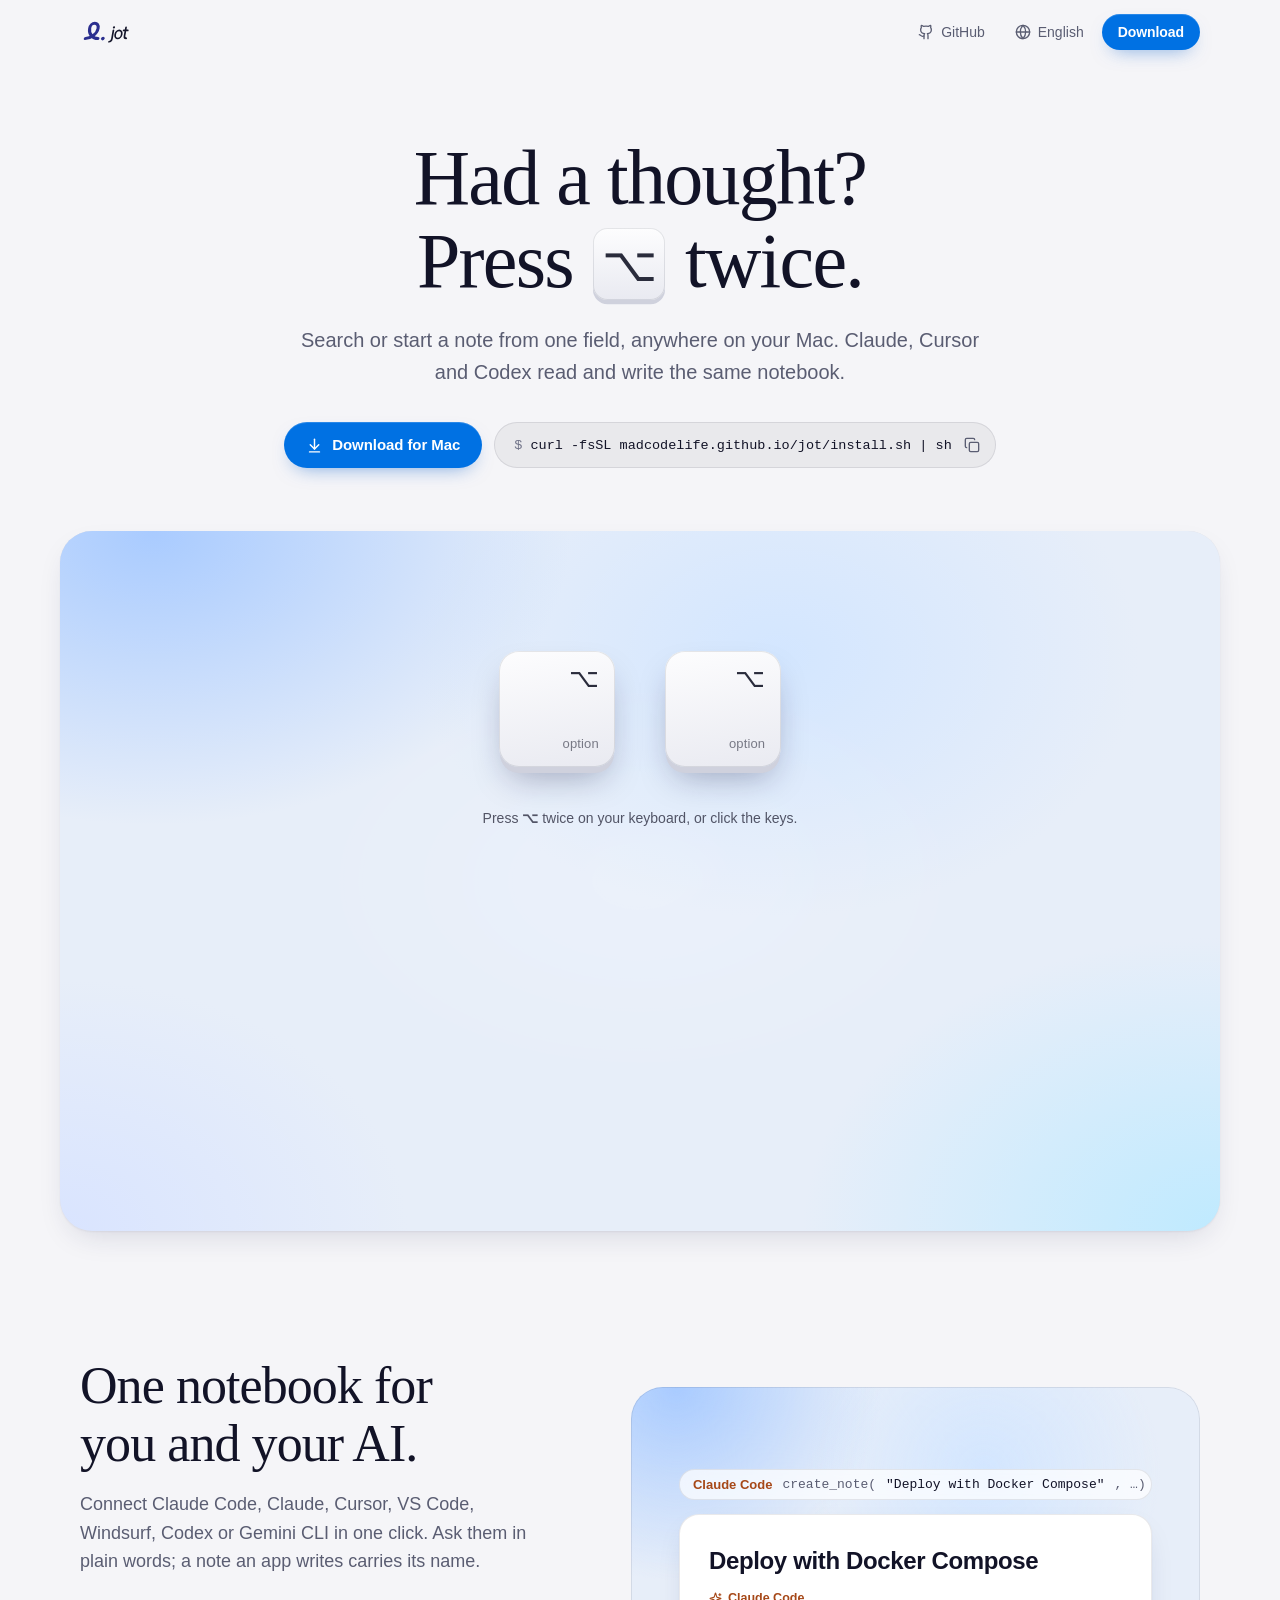
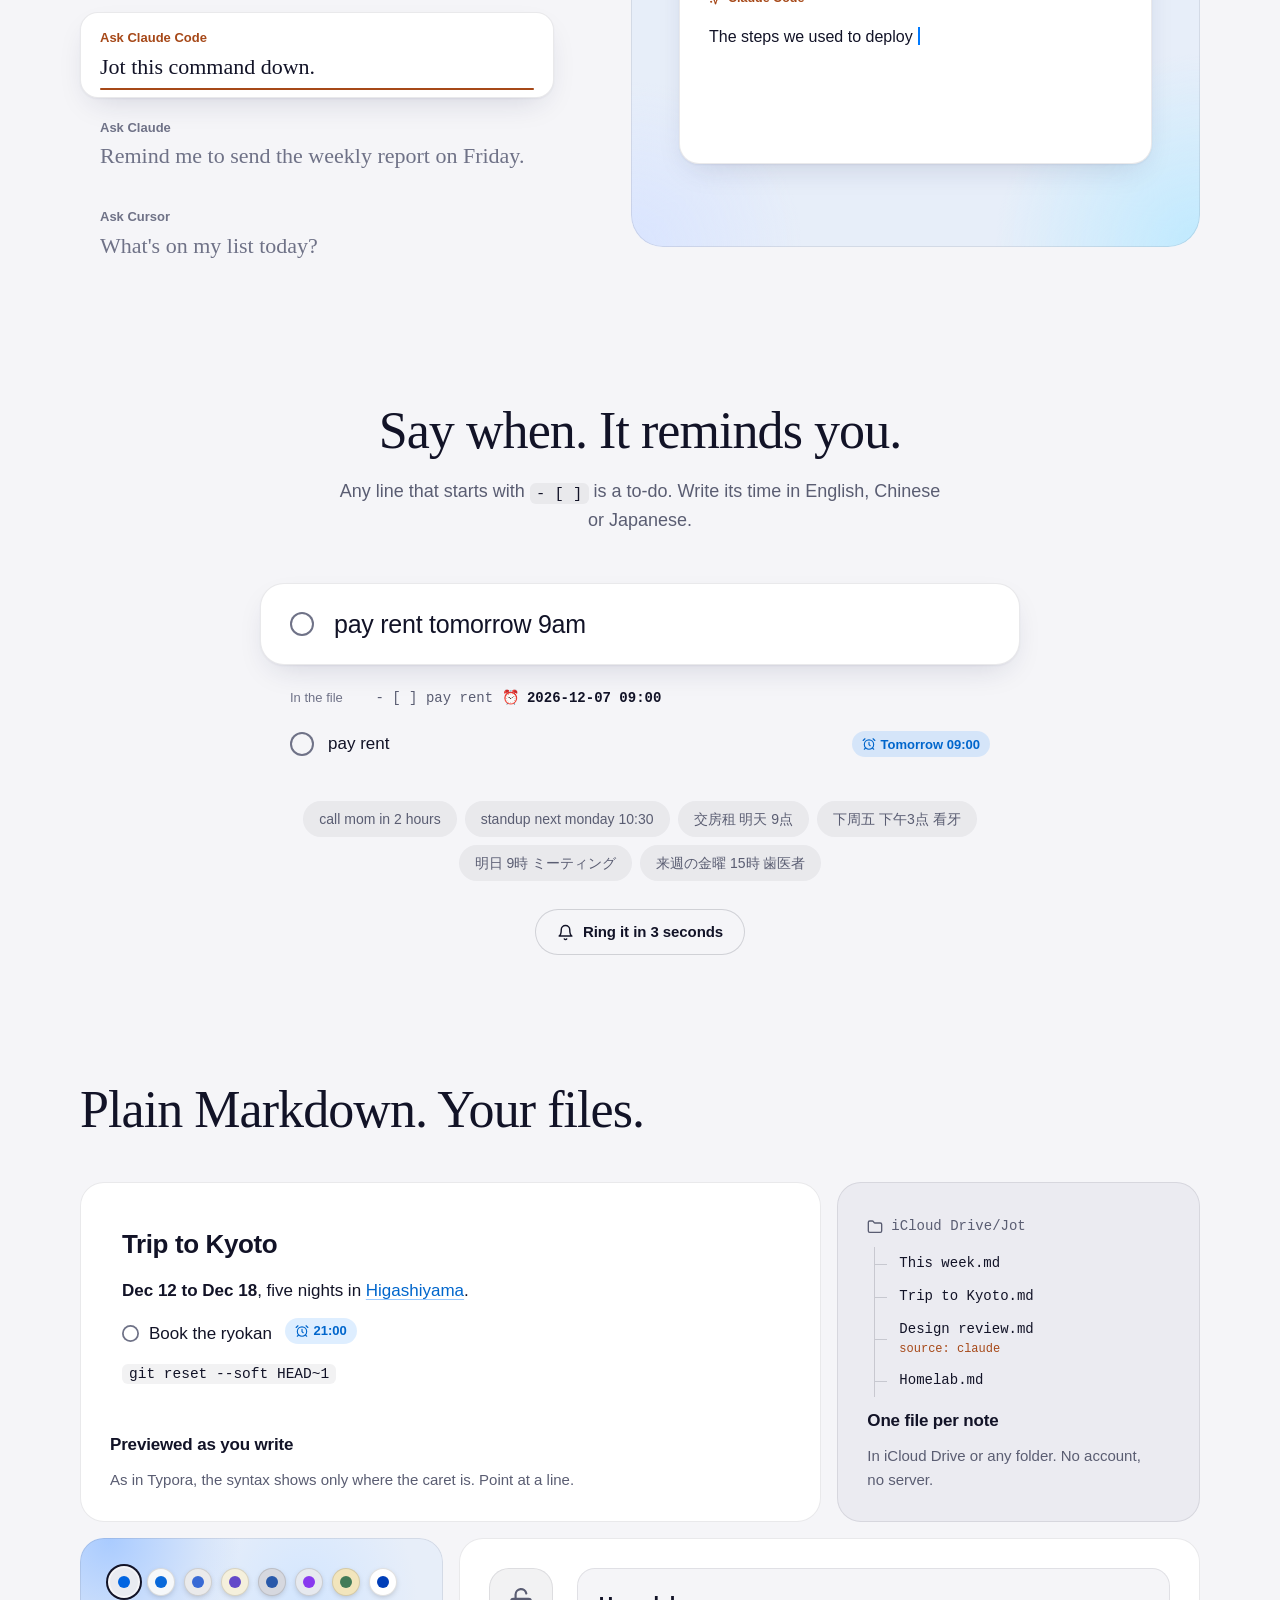
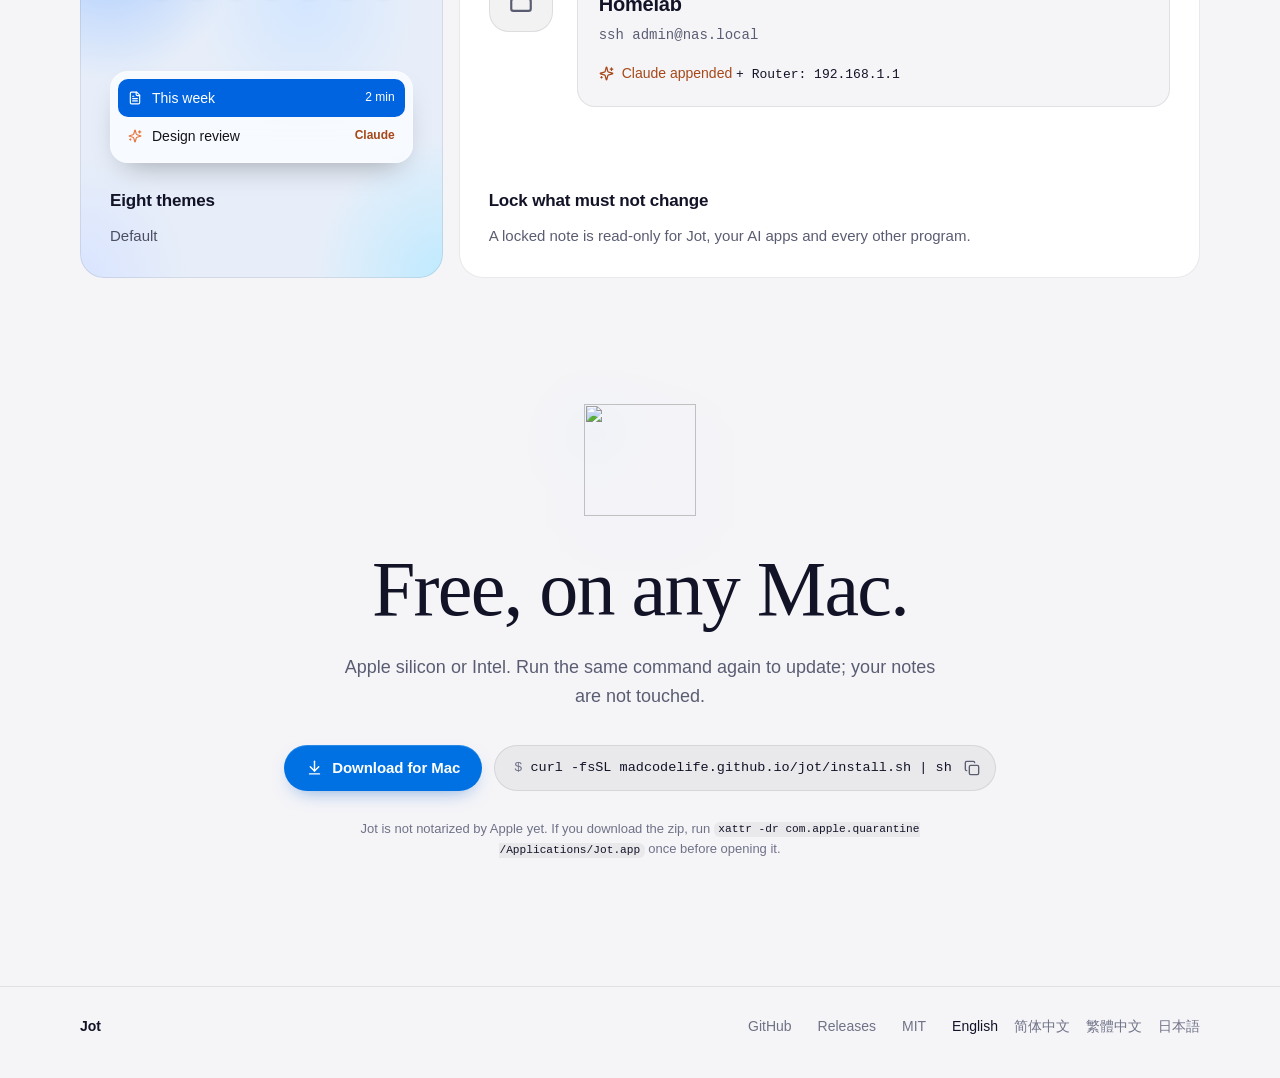
==== commit 6d583179: "site: Speak every language the app does: Traditional Chinese and Japanese, from a language menu (#74" ====
--- a/site/index.html
+++ b/site/index.html
@@ -18,13 +18,35 @@
 <link rel="apple-touch-icon" href="apple-touch-icon.png">
 <link rel="stylesheet" href="style.css">
 <script>
-  // The language before the first paint: ?lang=, then the visitor's choice, then the browser's.
+  // The app's languages. The page's one is set before the first paint: ?lang=, then the visitor's choice, then the
+  // browser's. Chinese tagged Hant, or from Taiwan, Hong Kong or Macau, is Traditional (as in the app).
   (function () {
-    var lang = new URLSearchParams(location.search).get("lang");
-    try { lang = lang || localStorage.getItem("jot-lang"); } catch (e) {}
-    if (lang !== "en" && lang !== "zh") lang = /^zh/i.test(navigator.language || "") ? "zh" : "en";
-    document.documentElement.lang = lang === "zh" ? "zh-CN" : "en";
-    document.documentElement.dataset.lang = lang;
+    var TAG = { en: "en", zh: "zh-CN", "zh-Hant": "zh-TW", ja: "ja" };
+    var TITLE = {
+      en: "Jot: quick notes for macOS that you share with your AI apps",
+      zh: "Jot：在 Mac 上随手记，AI 也能读写",
+      "zh-Hant": "Jot：在 Mac 上隨手記，AI 也能讀寫",
+      ja: "Jot：AI と共有できる Mac のメモ帳",
+    };
+    function pick(l) {
+      l = String(l || "").toLowerCase().replace(/_/g, "-");
+      if (/^en\b/.test(l)) return "en";
+      if (/^zh-(hant|tw|hk|mo)\b/.test(l)) return "zh-Hant";
+      if (/^zh\b/.test(l)) return "zh";
+      if (/^ja\b/.test(l)) return "ja";
+      return null;
+    }
+    window.jotLang = function (l) {
+      var root = document.documentElement;
+      root.dataset.lang = l;
+      root.lang = TAG[l];
+      document.title = TITLE[l];
+    };
+    var lang = pick(new URLSearchParams(location.search).get("lang"));
+    try { lang = lang || pick(localStorage.getItem("jot-lang")); } catch (e) {}
+    var langs = navigator.languages || [navigator.language];
+    for (var i = 0; !lang && i < langs.length; i++) lang = pick(langs[i]);
+    window.jotLang(lang || "en");
   })();
 </script>
 </head>
@@ -49,6 +71,7 @@
   <symbol id="i-folder" viewBox="0 0 24 24"><path d="M20 20a2 2 0 0 0 2-2V8a2 2 0 0 0-2-2h-7.9a2 2 0 0 1-1.69-.9L9.6 3.9A2 2 0 0 0 7.93 3H4a2 2 0 0 0-2 2v13a2 2 0 0 0 2 2Z"/></symbol>
   <symbol id="i-plus" viewBox="0 0 24 24"><path d="M5 12h14"/><path d="M12 5v14"/></symbol>
   <symbol id="i-bell" viewBox="0 0 24 24"><path d="M6 8a6 6 0 0 1 12 0c0 7 3 9 3 9H3s3-2 3-9"/><path d="M10.3 21a1.94 1.94 0 0 0 3.4 0"/></symbol>
+  <symbol id="i-globe" viewBox="0 0 24 24"><circle cx="12" cy="12" r="10"/><path d="M12 2a14.5 14.5 0 0 0 0 20 14.5 14.5 0 0 0 0-20"/><path d="M2 12h20"/></symbol>
   <symbol id="i-pointer" viewBox="0 0 24 24"><path d="M4.04 2.2 20.2 9.43c.9.4.82 1.71-.13 2l-6.42 1.95a1 1 0 0 0-.66.66l-1.95 6.42c-.29.95-1.6 1.03-2-.13L2.2 4.04a1.4 1.4 0 0 1 1.84-1.84Z"/></symbol>
 </svg>
 
@@ -60,9 +83,18 @@
     </a>
     <nav class="nav-links">
       <a href="https://github.com/madcodelife/jot" class="nav-link"><svg class="ic"><use href="#i-github"/></svg><span>GitHub</span></a>
-      <button class="nav-link lang-toggle" type="button" data-lang-toggle><span data-en>中文</span><span data-zh>English</span></button>
+      <label class="nav-link lang-pick">
+        <svg class="ic"><use href="#i-globe"/></svg>
+        <span data-en>English</span><span data-zh>简体中文</span><span data-zh-hant>繁體中文</span><span data-ja>日本語</span>
+        <select data-lang-pick aria-label="Language">
+          <option value="en" lang="en">English</option>
+          <option value="zh" lang="zh-CN">简体中文</option>
+          <option value="zh-Hant" lang="zh-TW">繁體中文</option>
+          <option value="ja" lang="ja">日本語</option>
+        </select>
+      </label>
       <a href="https://github.com/madcodelife/jot/releases/latest" class="btn btn-small">
-        <span data-en>Download</span><span data-zh>下载</span>
+        <span data-en>Download</span><span data-zh>下载</span><span data-zh-hant>下載</span><span data-ja>ダウンロード</span>
       </a>
     </nav>
   </div>
@@ -76,15 +108,19 @@
       <h1 class="display">
         <span data-en>Had a thought? Press <kbd class="kbd-inline">⌥</kbd> twice.</span>
         <span data-zh><span class="nb">想到什么，</span><span class="nb">按两下 <kbd class="kbd-inline">⌥</kbd> 记下来</span></span>
+        <span data-zh-hant><span class="nb">想到什麼，</span><span class="nb">按兩下 <kbd class="kbd-inline">⌥</kbd> 記下來</span></span>
+        <span data-ja><span class="nb">思いついたら、</span><span class="nb"><kbd class="kbd-inline">⌥</kbd> を2回</span></span>
       </h1>
       <p class="lede">
         <span data-en>Search or start a note from one field, anywhere on your Mac. Claude, Cursor and Codex read and write the same notebook.</span>
         <span data-zh>在 Mac 上随时呼出，一个输入框，既能搜也能记。你的笔记，Claude、Cursor、Codex 也能看、也能写。</span>
+        <span data-zh-hant>在 Mac 上隨時叫出來，一個輸入框，可以搜尋也可以記。你的筆記，Claude、Cursor、Codex 也能看、也能寫。</span>
+        <span data-ja>Mac のどこからでも呼び出せて、ひとつの入力欄で検索もメモも。書いたメモは Claude、Cursor、Codex も読み書きできます。</span>
       </p>
       <div class="cta-row">
         <a href="https://github.com/madcodelife/jot/releases/latest" class="btn">
           <svg class="ic"><use href="#i-download"/></svg>
-          <span data-en>Download for Mac</span><span data-zh>下载 Mac 版</span>
+          <span data-en>Download for Mac</span><span data-zh>下载 Mac 版</span><span data-zh-hant>下載 Mac 版</span><span data-ja>Mac 版をダウンロード</span>
         </a>
         <button class="cmd" type="button" data-copy="curl -fsSL https://madcodelife.github.io/jot/install.sh | sh">
           <code><span class="cmd-dim">$</span> curl -fsSL madcodelife.github.io/jot/install.sh | sh</code>
@@ -102,6 +138,8 @@
         <p class="keys-hint">
           <span data-en>Press <b>⌥</b> twice on your keyboard, or click the keys.</span>
           <span data-zh>在键盘上按两下 <b>⌥</b>，或者直接点这两个键</span>
+          <span data-zh-hant>在鍵盤上按兩下 <b>⌥</b>，或直接點這兩個鍵</span>
+          <span data-ja>キーボードの <b>⌥</b> を2回押すか、このキーをクリック</span>
         </p>
       </div>
 
@@ -128,10 +166,14 @@
       <h2 class="h2">
         <span data-en>One notebook for you and your AI.</span>
         <span data-zh>你记的，AI 也看得到</span>
+        <span data-zh-hant>你記的，AI 也看得到</span>
+        <span data-ja>書いたメモは、AI にも見える</span>
       </h2>
       <p class="body">
         <span data-en>Connect Claude Code, Claude, Cursor, VS Code, Windsurf, Codex or Gemini CLI in one click. Ask them in plain words; a note an app writes carries its name.</span>
         <span data-zh>Claude Code、Claude、Cursor、VS Code、Windsurf、Codex、Gemini CLI，点一下就能连上。直接跟它说“帮我记一下”，它写的笔记会标上自己的名字。</span>
+        <span data-zh-hant>Claude Code、Claude、Cursor、VS Code、Windsurf、Codex、Gemini CLI，點一下就能連上。直接跟它說「幫我記一下」，它寫的筆記會標上自己的名字。</span>
+        <span data-ja>Claude Code、Claude、Cursor、VS Code、Windsurf、Codex、Gemini CLI とワンクリックでつながります。「メモしておいて」と頼めば書いてくれて、そのメモには AI の名前が付きます。</span>
       </p>
       <div class="asks" role="tablist" id="asks"></div>
     </div>
@@ -146,10 +188,14 @@
     <h2 class="h2 center reveal">
       <span data-en>Say when. It reminds you.</span>
       <span data-zh>随手写个时间，到点就提醒</span>
+      <span data-zh-hant>隨手寫個時間，時間到就提醒你</span>
+      <span data-ja>時間を書いておけば、その時に知らせます</span>
     </h2>
     <p class="body center reveal">
       <span data-en>Any line that starts with <code>- [ ]</code> is a to-do. Write its time in English, Chinese or Japanese.</span>
       <span data-zh>任何一行 <code>- [ ]</code> 都是待办。时间就照平时说话那样写，中文、英文、日文都认得。</span>
+      <span data-zh-hant>任何一行 <code>- [ ]</code> 都是待辦。時間就照平常講話那樣寫，中文、英文、日文都看得懂。</span>
+      <span data-ja><code>- [ ]</code> で始まる行は、どれもやることになります。時間はふだん話すように書けば大丈夫。日本語、英語、中国語のどれでも読み取ります。</span>
     </p>
 
     <div class="tparse reveal">
@@ -158,13 +204,13 @@
         <input id="tinput" type="text" spellcheck="false" autocomplete="off" aria-label="To-do">
       </label>
       <div class="tout" id="tout">
-        <div class="tfile"><span class="tfile-name" data-en>In the file</span><span class="tfile-name" data-zh>存成</span><code id="tfile"></code></div>
+        <div class="tfile"><span class="tfile-name" data-en>In the file</span><span class="tfile-name" data-zh>存成</span><span class="tfile-name" data-zh-hant>存成</span><span class="tfile-name" data-ja>ファイル</span><code id="tfile"></code></div>
         <div class="trow" id="trow"></div>
       </div>
       <div class="tchips" id="tchips"></div>
       <button class="btn btn-ghost" type="button" id="ring">
         <svg class="ic"><use href="#i-bell"/></svg>
-        <span data-en>Ring it in 3 seconds</span><span data-zh>3 秒后提醒我</span>
+        <span data-en>Ring it in 3 seconds</span><span data-zh>3 秒后提醒我</span><span data-zh-hant>3 秒後提醒我</span><span data-ja>3 秒後に鳴らす</span>
       </button>
     </div>
   </section>
@@ -174,6 +220,8 @@
     <h2 class="h2 reveal">
       <span data-en>Plain Markdown. Your files.</span>
       <span data-zh>纯 Markdown，文件在你手里</span>
+      <span data-zh-hant>純 Markdown，檔案在你手上</span>
+      <span data-ja>ただの Markdown。ファイルは手元に</span>
     </h2>
     <div class="bento">
       <div class="cell cell-md reveal">
@@ -190,36 +238,52 @@
             <p class="md-line" tabindex="0"><span class="mk">- [ ] </span><span class="md-box"></span>订旅馆 <span class="chip"><svg class="ic"><use href="#i-alarm"/></svg>21:00</span><span class="mk"> ⏰ 2026-12-01 21:00</span></p>
             <p class="md-line" tabindex="0"><span class="mk">`</span><code>git reset --soft HEAD~1</code><span class="mk">`</span></p>
           </div>
-        </div>
-        <h3 class="h3"><span data-en>Previewed as you write</span><span data-zh>边写边预览</span></h3>
+          <div data-zh-hant>
+            <p class="md-line md-h" tabindex="0"><span class="mk"># </span>京都旅行</p>
+            <p class="md-line" tabindex="0"><span class="mk">**</span><b>12 月 12 日到 18 日</b><span class="mk">**</span>，在<span class="mk">[</span><a>東山</a><span class="mk">](https://maps.app/…)</span>住五晚。</p>
+            <p class="md-line" tabindex="0"><span class="mk">- [ ] </span><span class="md-box"></span>訂旅館 <span class="chip"><svg class="ic"><use href="#i-alarm"/></svg>21:00</span><span class="mk"> ⏰ 2026-12-01 21:00</span></p>
+            <p class="md-line" tabindex="0"><span class="mk">`</span><code>git reset --soft HEAD~1</code><span class="mk">`</span></p>
+          </div>
+          <div data-ja>
+            <p class="md-line md-h" tabindex="0"><span class="mk"># </span>京都旅行</p>
+            <p class="md-line" tabindex="0"><span class="mk">**</span><b>12月12日〜18日</b><span class="mk">**</span>、<span class="mk">[</span><a>東山</a><span class="mk">](https://maps.app/…)</span>に5泊。</p>
+            <p class="md-line" tabindex="0"><span class="mk">- [ ] </span><span class="md-box"></span>旅館を予約 <span class="chip"><svg class="ic"><use href="#i-alarm"/></svg>21:00</span><span class="mk"> ⏰ 2026-12-01 21:00</span></p>
+            <p class="md-line" tabindex="0"><span class="mk">`</span><code>git reset --soft HEAD~1</code><span class="mk">`</span></p>
+          </div>
+        </div>
+        <h3 class="h3"><span data-en>Previewed as you write</span><span data-zh>边写边预览</span><span data-zh-hant>邊寫邊預覽</span><span data-ja>書きながらプレビュー</span></h3>
         <p class="small">
           <span data-en>As in Typora, the syntax shows only where the caret is. Point at a line.</span>
           <span data-zh>和 Typora 一样，只有光标所在的那行才显示 Markdown 符号。鼠标移上去看看。</span>
+          <span data-zh-hant>跟 Typora 一樣，只有游標所在的那一行才會顯示 Markdown 符號。把滑鼠移上去看看。</span>
+          <span data-ja>Typora と同じように、Markdown の記号はカーソルのある行にだけ表示されます。行にマウスを乗せてみてください。</span>
         </p>
       </div>
 
       <div class="cell cell-files reveal">
         <div class="files">
           <div class="files-dir"><svg class="ic"><use href="#i-folder"/></svg>iCloud Drive/Jot</div>
-          <div class="files-f"><span data-en>This week.md</span><span data-zh>本周.md</span></div>
-          <div class="files-f"><span data-en>Trip to Kyoto.md</span><span data-zh>京都之行.md</span></div>
-          <div class="files-f is-agent"><span data-en>Design review.md</span><span data-zh>设计评审.md</span> <span class="files-fm">source: claude</span></div>
+          <div class="files-f"><span data-en>This week.md</span><span data-zh>本周.md</span><span data-zh-hant>本週.md</span><span data-ja>今週.md</span></div>
+          <div class="files-f"><span data-en>Trip to Kyoto.md</span><span data-zh>京都之行.md</span><span data-zh-hant>京都旅行.md</span><span data-ja>京都旅行.md</span></div>
+          <div class="files-f is-agent"><span data-en>Design review.md</span><span data-zh>设计评审.md</span><span data-zh-hant>設計審查.md</span><span data-ja>デザインレビュー.md</span> <span class="files-fm">source: claude</span></div>
           <div class="files-f">Homelab.md</div>
         </div>
-        <h3 class="h3"><span data-en>One file per note</span><span data-zh>一条笔记一个文件</span></h3>
+        <h3 class="h3"><span data-en>One file per note</span><span data-zh>一条笔记一个文件</span><span data-zh-hant>一則筆記一個檔案</span><span data-ja>メモ1件にファイル1つ</span></h3>
         <p class="small">
           <span data-en>In iCloud Drive or any folder. No account, no server.</span>
           <span data-zh>放在 iCloud 云盘或任意文件夹。不用注册，也没有服务器。</span>
+          <span data-zh-hant>放在 iCloud 雲碟或任何資料夾。不用註冊，也沒有伺服器。</span>
+          <span data-ja>iCloud Drive でも、好きなフォルダでも。アカウントもサーバーもいりません。</span>
         </p>
       </div>
 
       <div class="cell cell-themes reveal">
         <div class="swatches" id="swatches" role="radiogroup" aria-label="Theme"></div>
         <div class="mini" id="mini">
-          <div class="mini-row is-sel"><svg class="ic"><use href="#i-doc"/></svg><span><span data-en>This week</span><span data-zh>本周</span></span><em><span data-en>2 min</span><span data-zh>2 分钟前</span></em></div>
-          <div class="mini-row"><svg class="ic mini-agent"><use href="#i-spark"/></svg><span><span data-en>Design review</span><span data-zh>设计评审</span></span><em class="mini-tag">Claude</em></div>
-        </div>
-        <h3 class="h3"><span data-en>Eight themes</span><span data-zh>八套主题</span></h3>
+          <div class="mini-row is-sel"><svg class="ic"><use href="#i-doc"/></svg><span><span data-en>This week</span><span data-zh>本周</span><span data-zh-hant>本週</span><span data-ja>今週</span></span><em><span data-en>2 min</span><span data-zh>2 分钟前</span><span data-zh-hant>2 分鐘前</span><span data-ja>2 分前</span></em></div>
+          <div class="mini-row"><svg class="ic mini-agent"><use href="#i-spark"/></svg><span><span data-en>Design review</span><span data-zh>设计评审</span><span data-zh-hant>設計審查</span><span data-ja>デザインレビュー</span></span><em class="mini-tag">Claude</em></div>
+        </div>
+        <h3 class="h3"><span data-en>Eight themes</span><span data-zh>八套主题</span><span data-zh-hant>八套主題</span><span data-ja>8 つのテーマ</span></h3>
         <p class="small" id="theme-name"></p>
       </div>
 
@@ -233,10 +297,12 @@
           <div class="lock-line">ssh admin@nas.local</div>
           <div class="lock-agent" id="lock-agent"></div>
         </div>
-        <h3 class="h3"><span data-en>Lock what must not change</span><span data-zh>重要的笔记，锁起来</span></h3>
+        <h3 class="h3"><span data-en>Lock what must not change</span><span data-zh>重要的笔记，锁起来</span><span data-zh-hant>重要的筆記，鎖起來</span><span data-ja>大事なメモはロック</span></h3>
         <p class="small">
           <span data-en>A locked note is read-only for Jot, your AI apps and every other program.</span>
           <span data-zh>锁上之后，Jot、AI 应用和其他程序都只能看，不能改。</span>
+          <span data-zh-hant>鎖上之後，Jot、AI App 和其他程式都只能看，不能改。</span>
+          <span data-ja>ロックしたメモは、Jot も AI アプリもほかのアプリも、読めるだけで書き換えられません。</span>
         </p>
       </div>
     </div>
@@ -251,15 +317,19 @@
     <h2 class="display center reveal">
       <span data-en>Free, on any Mac.</span>
       <span data-zh>免费，装上就能用</span>
+      <span data-zh-hant>免費，裝了就能用</span>
+      <span data-ja>無料。どの Mac でも</span>
     </h2>
     <p class="body center reveal">
       <span data-en>Apple silicon or Intel. Run the same command again to update; your notes are not touched.</span>
       <span data-zh>Apple 芯片和 Intel 的 Mac 都支持。想更新，再跑一遍同一条命令就行，笔记不会动。</span>
+      <span data-zh-hant>Apple 晶片和 Intel 的 Mac 都支援。要更新的話，再執行一次同一個指令就好，筆記不會被動到。</span>
+      <span data-ja>Apple シリコンでも Intel でも動きます。アップデートは同じコマンドをもう一度実行するだけで、メモはそのまま残ります。</span>
     </p>
     <div class="cta-row center reveal">
       <a href="https://github.com/madcodelife/jot/releases/latest" class="btn">
         <svg class="ic"><use href="#i-download"/></svg>
-        <span data-en>Download for Mac</span><span data-zh>下载 Mac 版</span>
+        <span data-en>Download for Mac</span><span data-zh>下载 Mac 版</span><span data-zh-hant>下載 Mac 版</span><span data-ja>Mac 版をダウンロード</span>
       </a>
       <button class="cmd" type="button" data-copy="curl -fsSL https://madcodelife.github.io/jot/install.sh | sh">
         <code><span class="cmd-dim">$</span> curl -fsSL madcodelife.github.io/jot/install.sh | sh</code>
@@ -269,6 +339,8 @@
     <p class="fine center reveal">
       <span data-en>Jot is not notarized by Apple yet. If you download the zip, run <code>xattr -dr com.apple.quarantine /Applications/Jot.app</code> once before opening it.</span>
       <span data-zh>Jot 暂未经过 Apple 公证。如果是下载 zip 安装，第一次打开前先运行 <code>xattr -dr com.apple.quarantine /Applications/Jot.app</code></span>
+      <span data-zh-hant>Jot 目前還沒有經過 Apple 公證。如果是下載 zip 安裝，第一次打開前先執行 <code>xattr -dr com.apple.quarantine /Applications/Jot.app</code></span>
+      <span data-ja>Jot はまだ Apple の公証を受けていません。zip をダウンロードした場合は、初めて開く前に <code>xattr -dr com.apple.quarantine /Applications/Jot.app</code> を一度実行してください。</span>
     </p>
   </section>
 
@@ -278,9 +350,14 @@
   <div class="foot-in">
     <span>Jot</span>
     <a href="https://github.com/madcodelife/jot">GitHub</a>
-    <a href="https://github.com/madcodelife/jot/releases"><span data-en>Releases</span><span data-zh>版本</span></a>
+    <a href="https://github.com/madcodelife/jot/releases"><span data-en>Releases</span><span data-zh>版本</span><span data-zh-hant>版本</span><span data-ja>リリース</span></a>
     <a href="https://github.com/madcodelife/jot/blob/main/LICENSE">MIT</a>
-    <button type="button" class="lang-toggle" data-lang-toggle><span data-en>中文</span><span data-zh>English</span></button>
+    <div class="foot-langs">
+      <button type="button" data-set-lang="en" lang="en">English</button>
+      <button type="button" data-set-lang="zh" lang="zh-CN">简体中文</button>
+      <button type="button" data-set-lang="zh-Hant" lang="zh-TW">繁體中文</button>
+      <button type="button" data-set-lang="ja" lang="ja">日本語</button>
+    </div>
   </div>
 </footer>
 
--- a/site/style.css
+++ b/site/style.css
@@ -83,9 +83,20 @@
   }
 }
 
-/* Language: both are in the markup; the root's data-lang hides the other. */
-[data-lang="en"] [data-zh],
-[data-lang="zh"] [data-en] { display: none !important; }
+/* Language: every one is in the markup; the root's data-lang hides the others. */
+html:not([data-lang="en"]) [data-en],
+html:not([data-lang="zh"]) [data-zh],
+html:not([data-lang="zh-Hant"]) [data-zh-hant],
+html:not([data-lang="ja"]) [data-ja] { display: none !important; }
+/* Traditional Chinese and Japanese take their own glyphs before the Simplified ones. */
+[data-lang="zh-Hant"] {
+  --serif: "New York", ui-serif, "Iowan Old Style", "Songti TC", "Noto Serif TC", "Source Han Serif TC", Georgia, serif;
+  --sans: -apple-system, BlinkMacSystemFont, "SF Pro Text", "PingFang TC", "Helvetica Neue", "Segoe UI", "Microsoft JhengHei", sans-serif;
+}
+[data-lang="ja"] {
+  --serif: "New York", ui-serif, "Iowan Old Style", "Hiragino Mincho ProN", "Yu Mincho", "Noto Serif JP", Georgia, serif;
+  --sans: -apple-system, BlinkMacSystemFont, "SF Pro Text", "Hiragino Sans", "Hiragino Kaku Gothic ProN", "Helvetica Neue", "Segoe UI", "Yu Gothic", Meiryo, sans-serif;
+}
 
 * { box-sizing: border-box; }
 html { -webkit-text-size-adjust: 100%; scroll-padding-top: 80px; }
@@ -119,7 +130,7 @@
   margin: 0;
   text-wrap: balance;
 }
-[data-lang="zh"] .display { letter-spacing: 0; line-height: 1.14; }
+html:not([data-lang="en"]) .display { letter-spacing: 0; line-height: 1.14; }
 .nb { display: inline-block; }
 .h2 {
   font-family: var(--serif);
@@ -130,7 +141,7 @@
   margin: 0 0 18px;
   text-wrap: balance;
 }
-[data-lang="zh"] .h2 { letter-spacing: 0; }
+html:not([data-lang="en"]) .h2 { letter-spacing: 0; }
 .h3 { font-size: 17px; font-weight: 600; letter-spacing: -0.01em; margin: 0 0 4px; }
 .lede { font-size: clamp(17px, 1.6vw, 20px); color: var(--muted); max-width: 34em; margin: 22px auto 0; text-wrap: pretty; }
 .body { font-size: 18px; color: var(--muted); max-width: 34em; margin: 0; text-wrap: pretty; }
@@ -201,6 +212,13 @@
 }
 .nav-link:hover { color: var(--fg); background: var(--code); }
 .nav-link .ic { font-size: 16px; }
+/* The language menu: a native select laid over the globe and the language's name. */
+.lang-pick { position: relative; }
+.lang-pick select {
+  position: absolute; inset: 0; width: 100%; height: 100%;
+  opacity: 0; cursor: pointer; font-size: 16px; border: 0;
+}
+.lang-pick:has(select:focus-visible) { outline: 2px solid var(--accent); outline-offset: 3px; }
 
 /* Hero. */
 main { overflow-x: clip; }
@@ -649,6 +667,8 @@
 .foot-in > span { color: var(--fg); font-weight: 600; margin-right: auto; }
 .foot a, .foot button { color: var(--faint); text-decoration: none; background: none; border: 0; padding: 0; cursor: pointer; font-size: 14px; }
 .foot a:hover, .foot button:hover { color: var(--fg); }
+.foot-langs { display: flex; flex-wrap: wrap; gap: 8px 16px; }
+.foot-langs button[aria-current="true"] { color: var(--fg); }
 
 /* The notch island, for a reminder that comes due. */
 .island {
@@ -708,8 +728,6 @@
 }
 @media (max-width: 640px) {
   .nav-link span { display: none; }
-  .nav-link.lang-toggle span { display: inline; }
-  [data-lang="en"] .nav-link.lang-toggle [data-zh], [data-lang="zh"] .nav-link.lang-toggle [data-en] { display: none; }
   .stage { height: 600px; border-radius: 24px; margin-top: 40px; }
   .key { width: 92px; height: 92px; border-radius: 17px; }
   .key-glyph { font-size: 22px; top: 11px; right: 13px; }
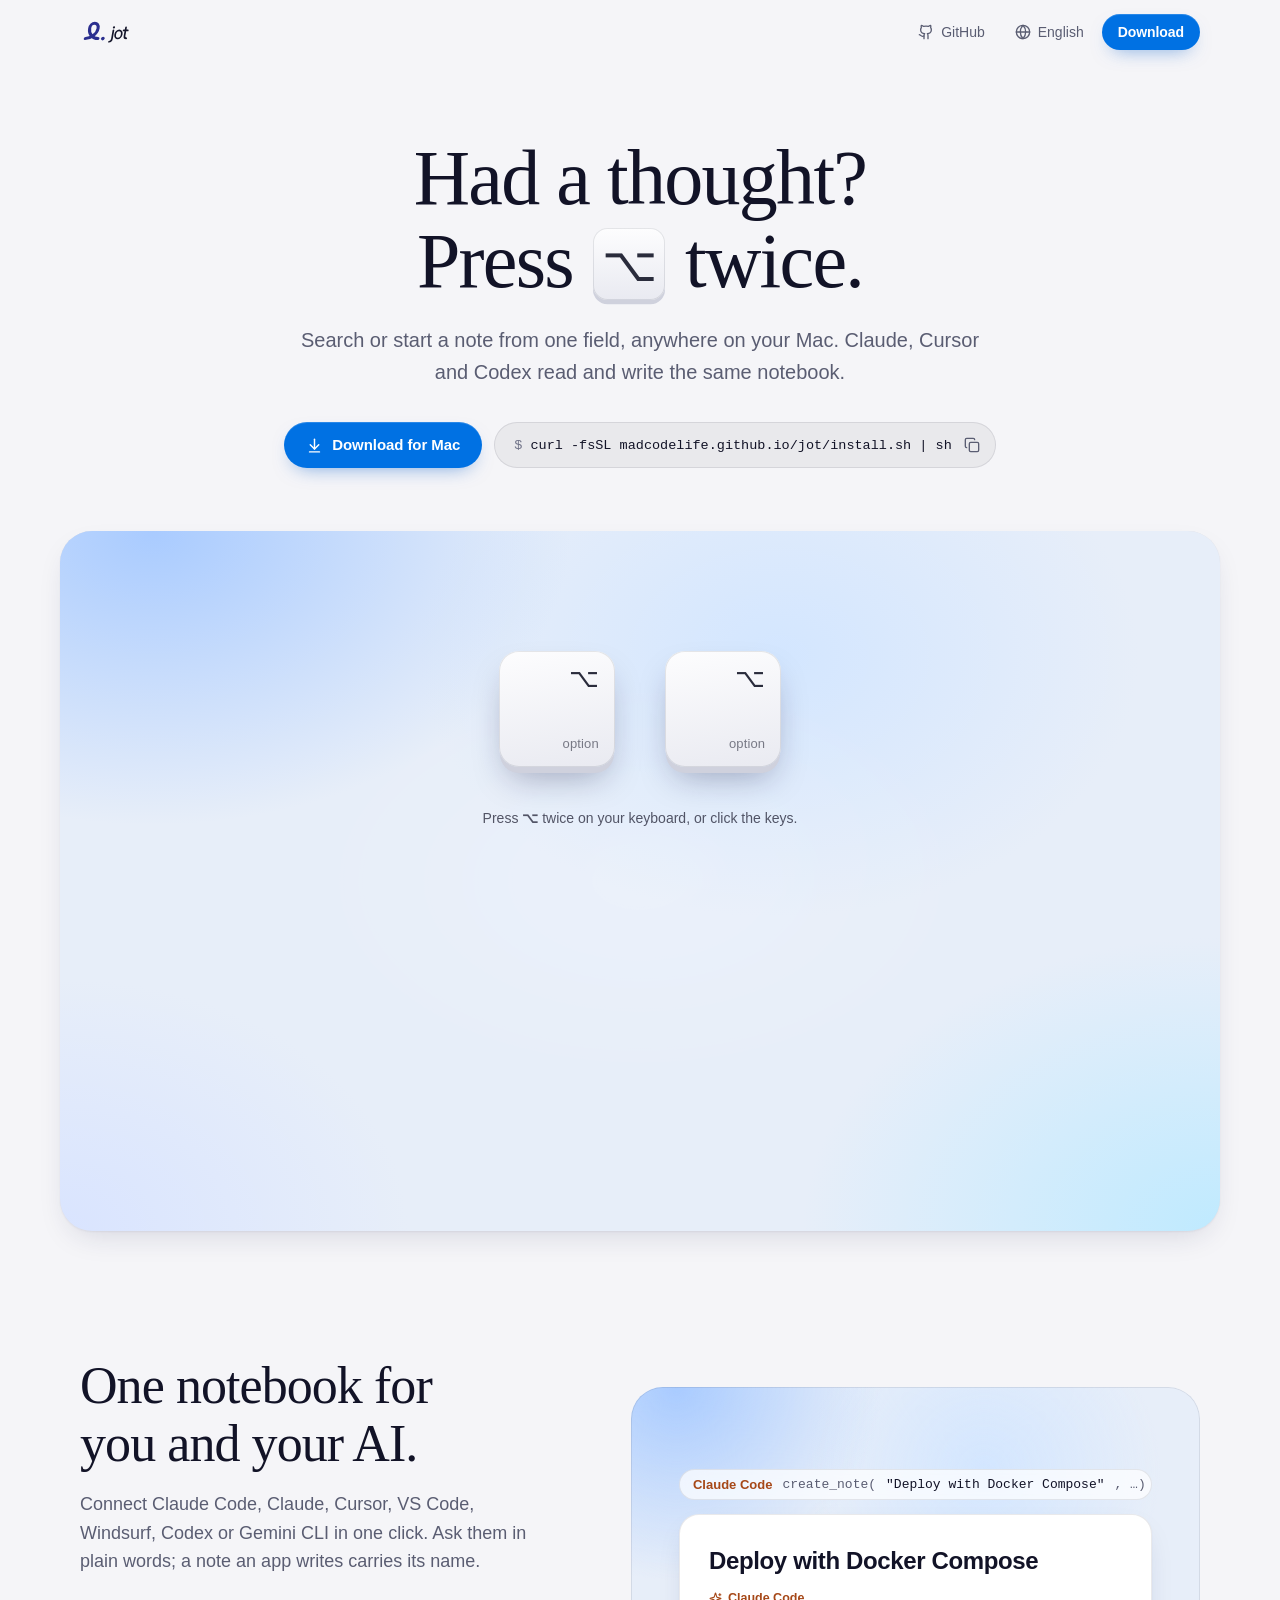
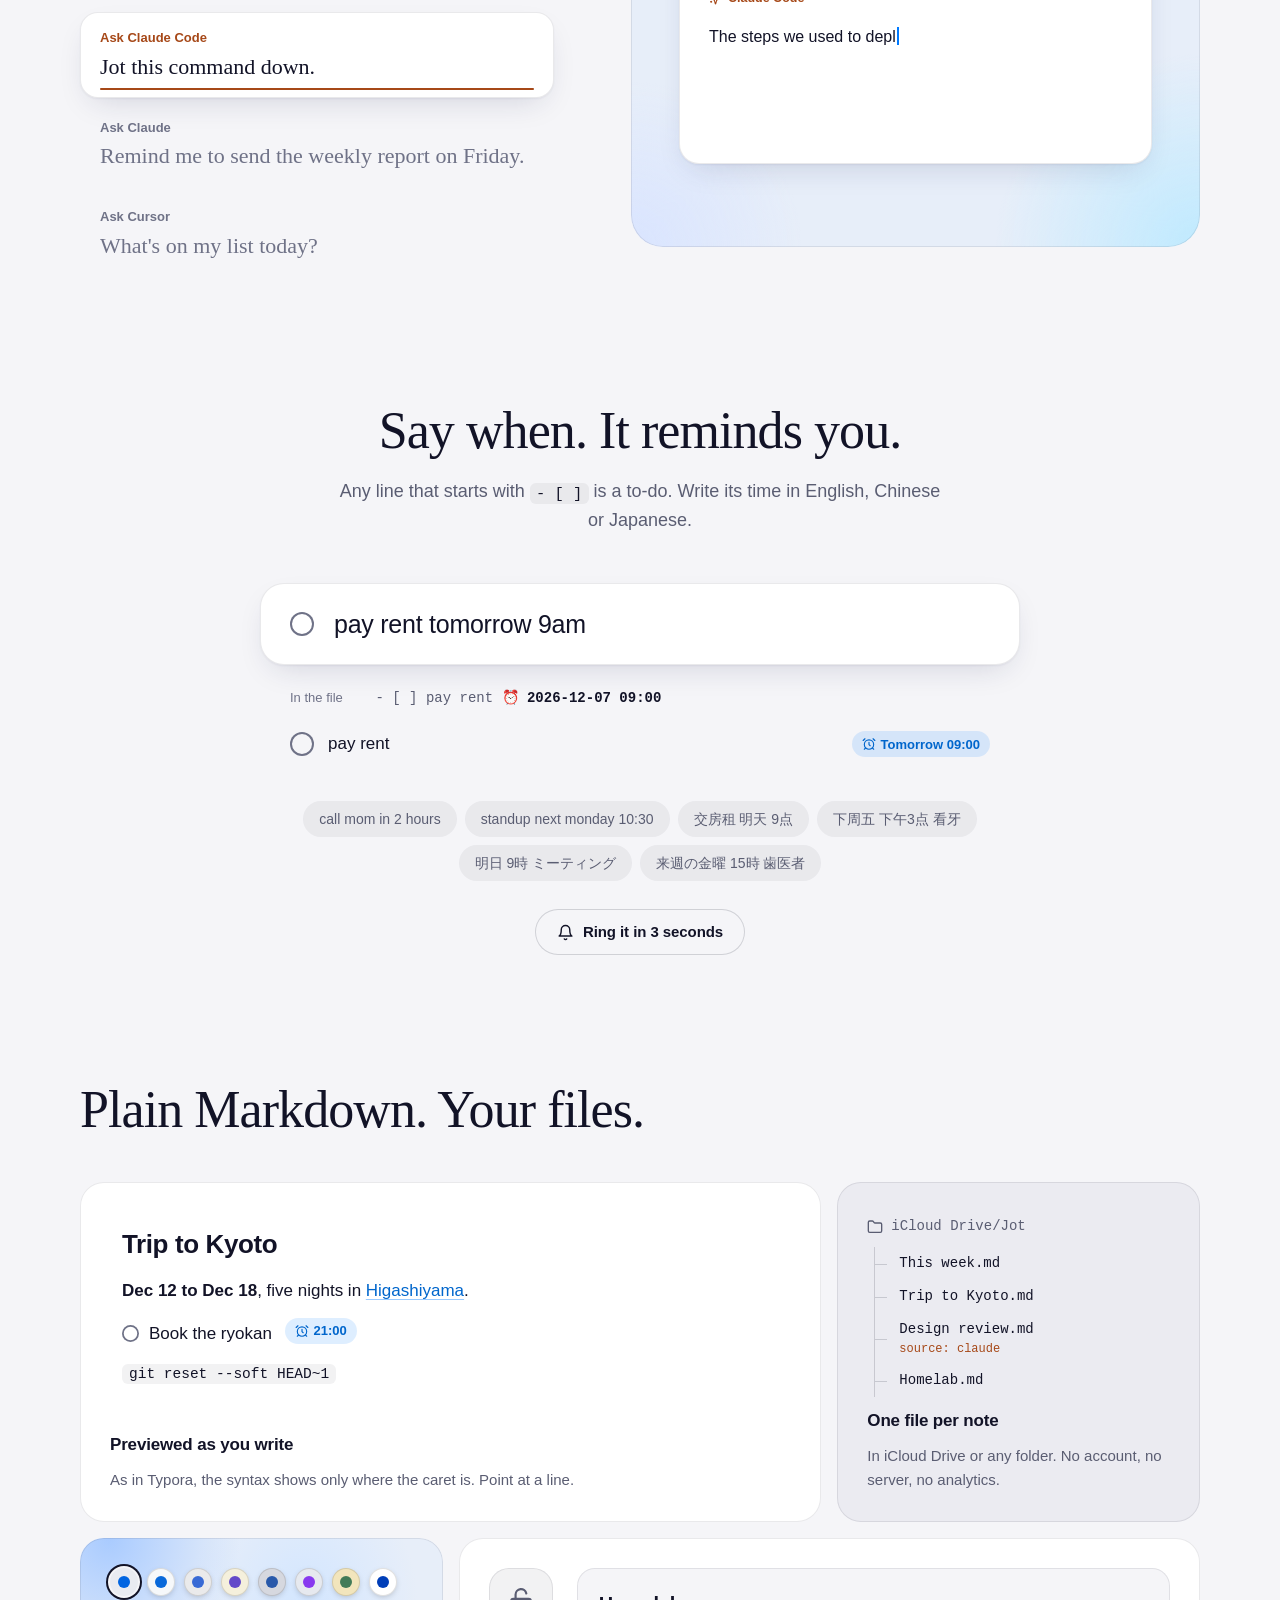
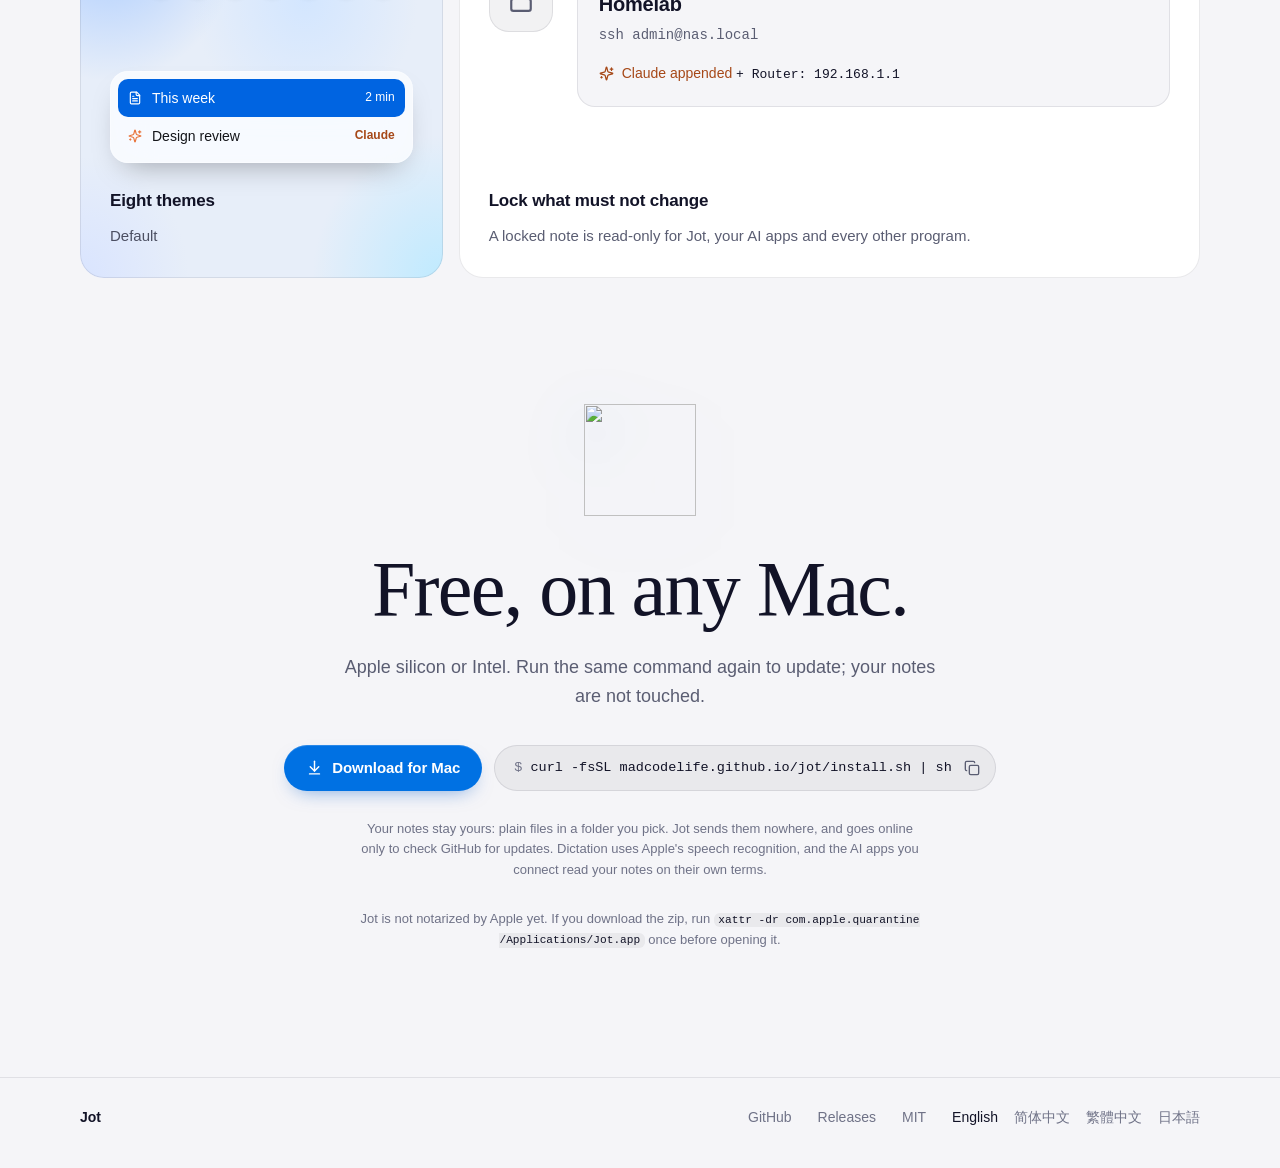
==== commit f0966054: "README, site: Say where your notes go, and where they don't" ====
--- a/site/index.html
+++ b/site/index.html
@@ -270,10 +270,10 @@
         </div>
         <h3 class="h3"><span data-en>One file per note</span><span data-zh>一条笔记一个文件</span><span data-zh-hant>一則筆記一個檔案</span><span data-ja>メモ1件にファイル1つ</span></h3>
         <p class="small">
-          <span data-en>In iCloud Drive or any folder. No account, no server.</span>
-          <span data-zh>放在 iCloud 云盘或任意文件夹。不用注册，也没有服务器。</span>
-          <span data-zh-hant>放在 iCloud 雲碟或任何資料夾。不用註冊，也沒有伺服器。</span>
-          <span data-ja>iCloud Drive でも、好きなフォルダでも。アカウントもサーバーもいりません。</span>
+          <span data-en>In iCloud Drive or any folder. No account, no server, no analytics.</span>
+          <span data-zh>放在 iCloud 云盘或任意文件夹。不用注册，没有服务器，也不做数据统计。</span>
+          <span data-zh-hant>放在 iCloud 雲碟或任何資料夾。不用註冊，沒有伺服器，也不做資料統計。</span>
+          <span data-ja>iCloud Drive でも、好きなフォルダでも。アカウントもサーバーも、利用状況の収集もありません。</span>
         </p>
       </div>
 
@@ -336,6 +336,12 @@
         <svg class="ic cmd-ic"><use href="#i-copy"/></svg>
       </button>
     </div>
+    <p class="fine center reveal" id="privacy">
+      <span data-en>Your notes stay yours: plain files in a folder you pick. Jot sends them nowhere, and goes online only to check GitHub for updates. Dictation uses Apple's speech recognition, and the AI apps you connect read your notes on their own terms.</span>
+      <span data-zh>笔记始终是你的：它们是你选的文件夹里的普通文件。Jot 不会把笔记发到任何地方，只在检查更新时连一下 GitHub。语音输入用的是 Apple 的语音识别；你连接的 AI 应用读取笔记后，按它们各自的规则处理。</span>
+      <span data-zh-hant>筆記始終是你的：它們是你選的資料夾裡的一般檔案。Jot 不會把筆記傳到任何地方，只在檢查更新時連線到 GitHub。語音輸入用的是 Apple 的語音辨識；你連接的 AI 應用程式讀取筆記後，依照它們各自的規則處理。</span>
+      <span data-ja>メモはあなたのもの。選んだフォルダにある普通のファイルです。Jot はメモをどこにも送らず、ネットにつなぐのは GitHub でアップデートを確かめるときだけ。音声入力には Apple の音声認識を使い、接続した AI アプリはそれぞれの規約でメモを読みます。</span>
+    </p>
     <p class="fine center reveal">
       <span data-en>Jot is not notarized by Apple yet. If you download the zip, run <code>xattr -dr com.apple.quarantine /Applications/Jot.app</code> once before opening it.</span>
       <span data-zh>Jot 暂未经过 Apple 公证。如果是下载 zip 安装，第一次打开前先运行 <code>xattr -dr com.apple.quarantine /Applications/Jot.app</code></span>
